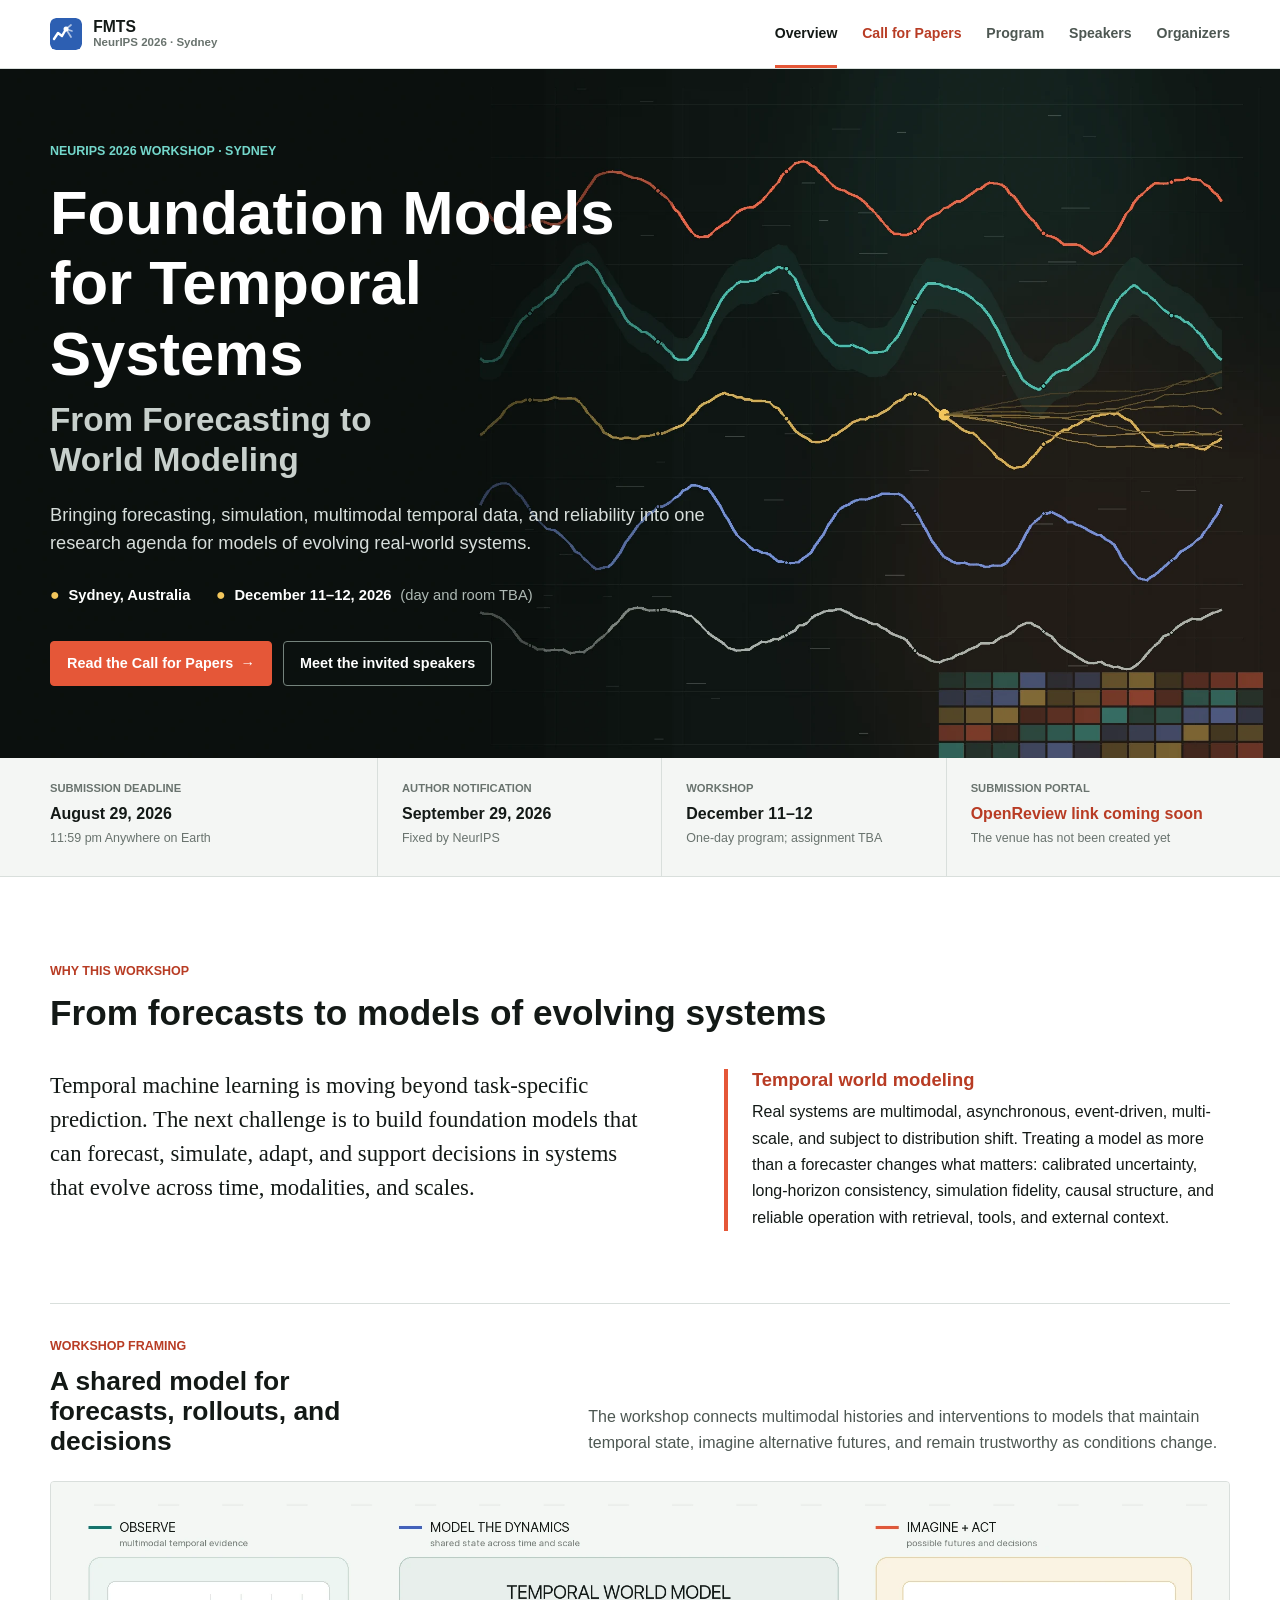
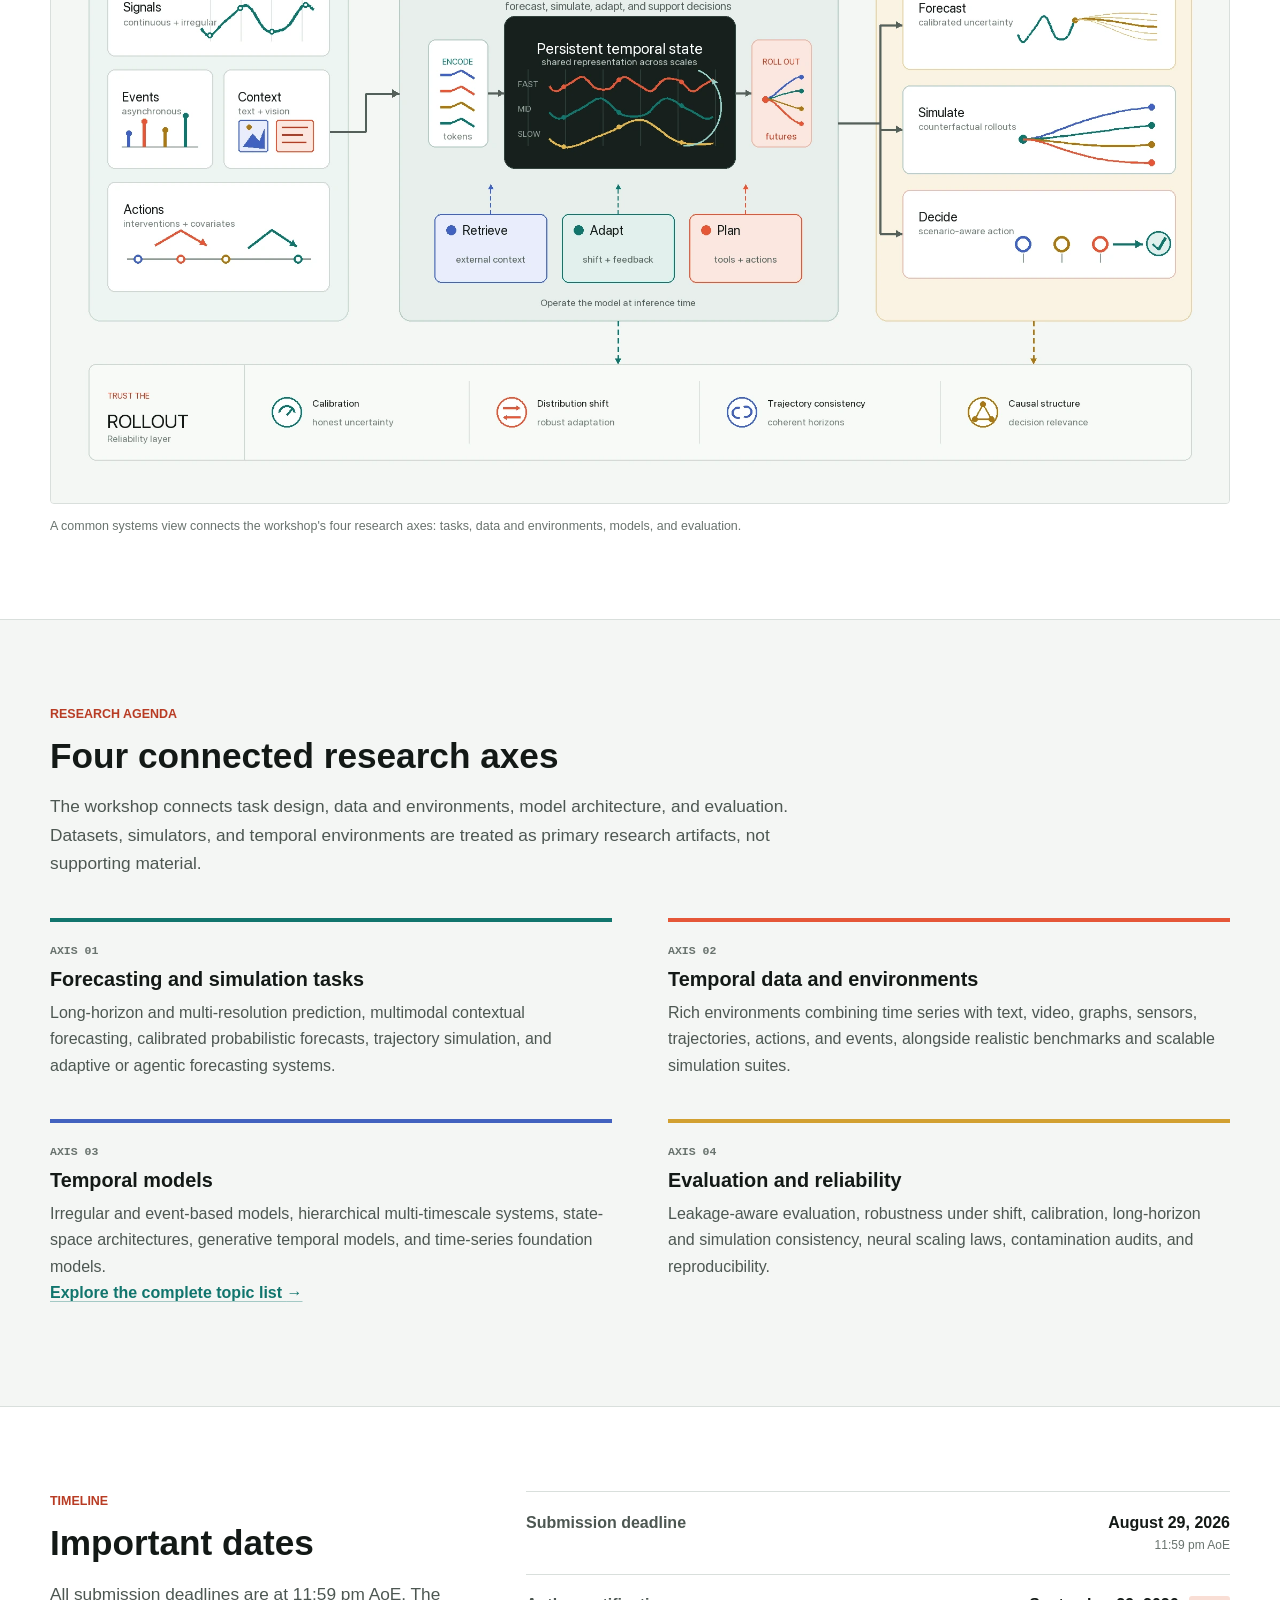
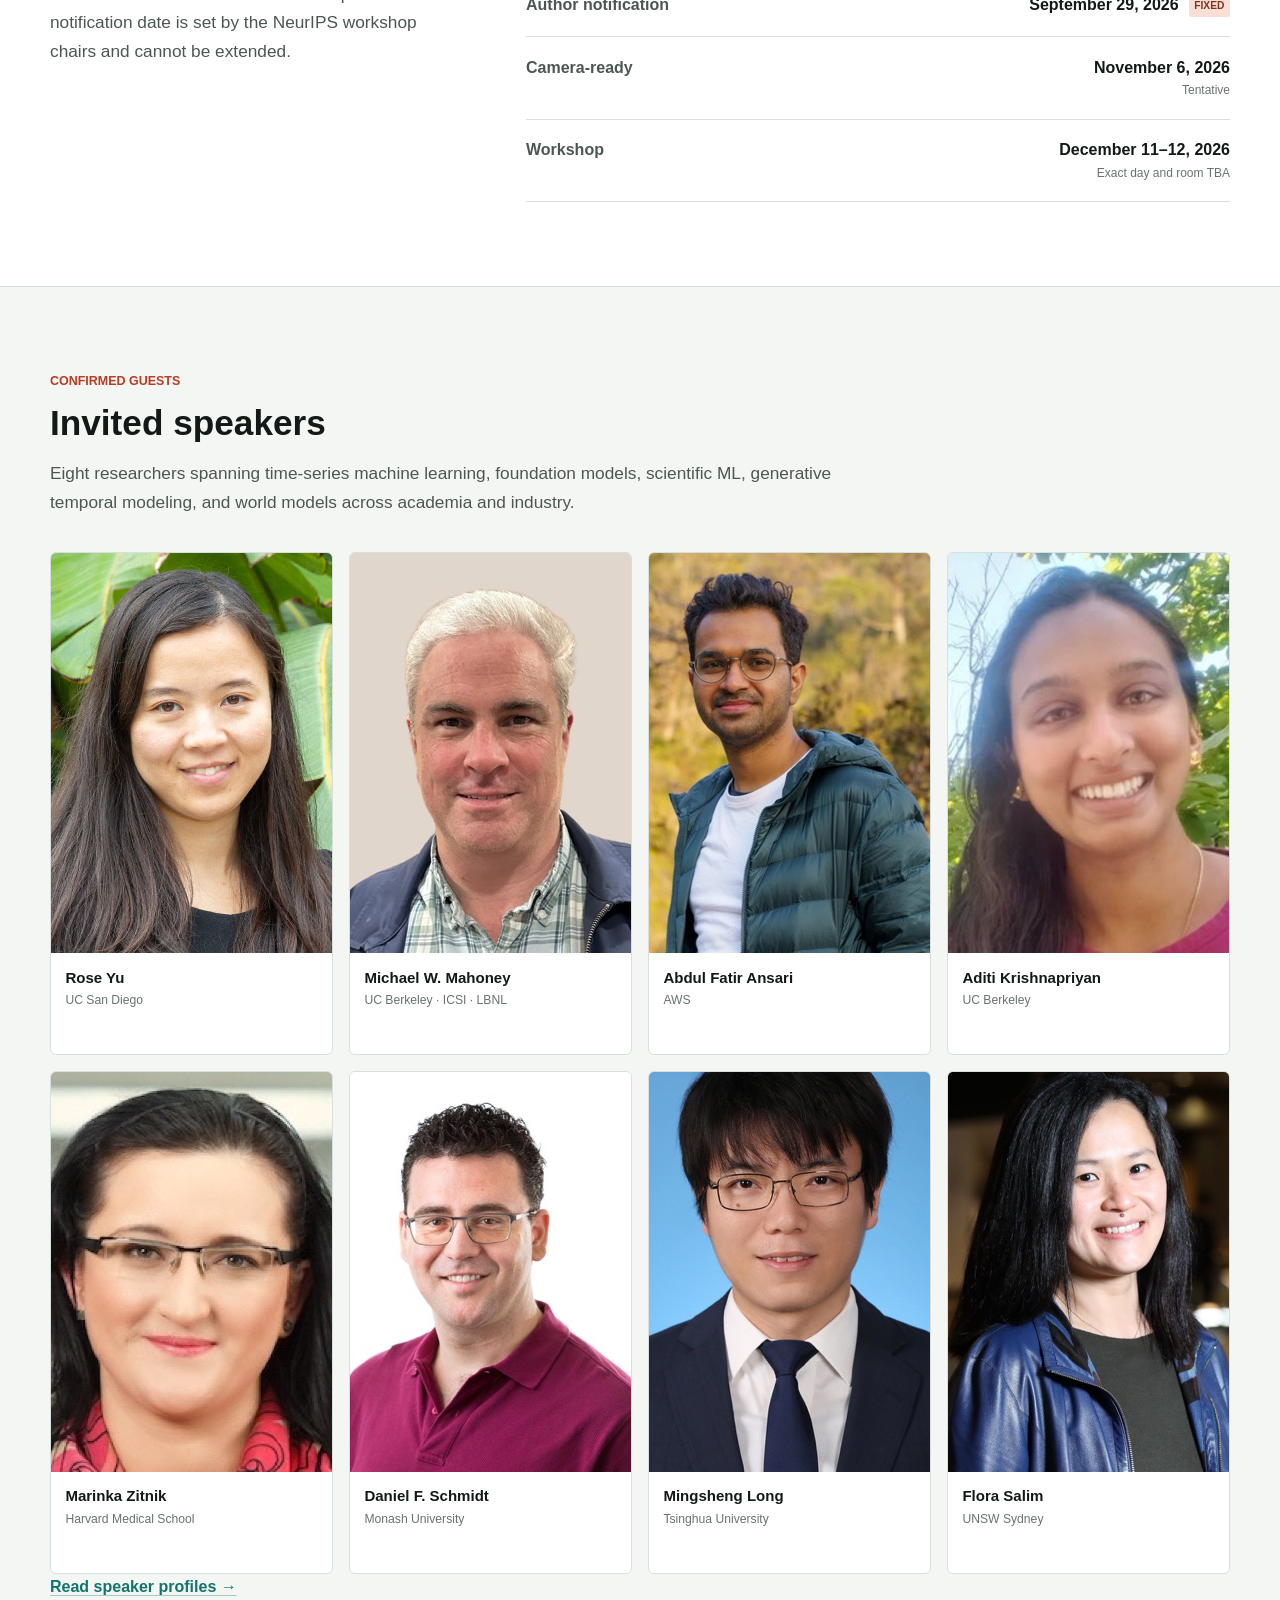
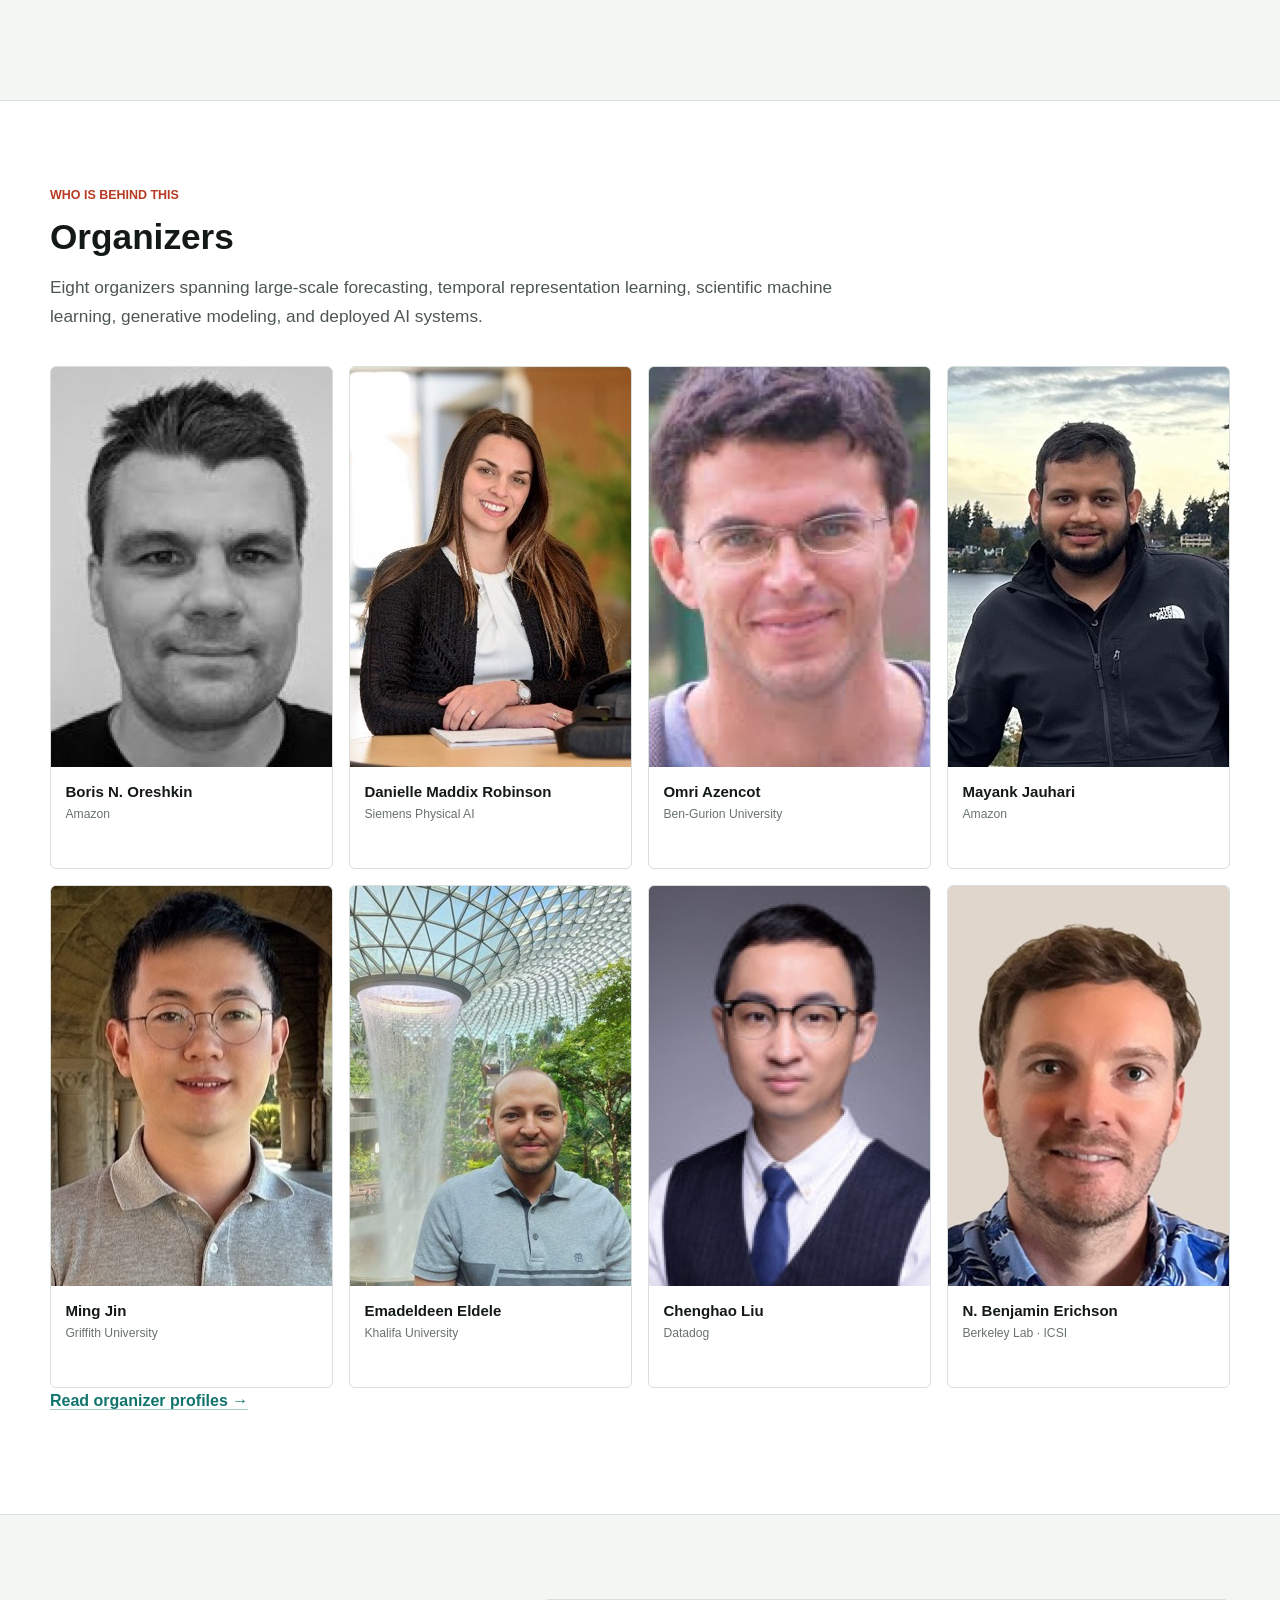
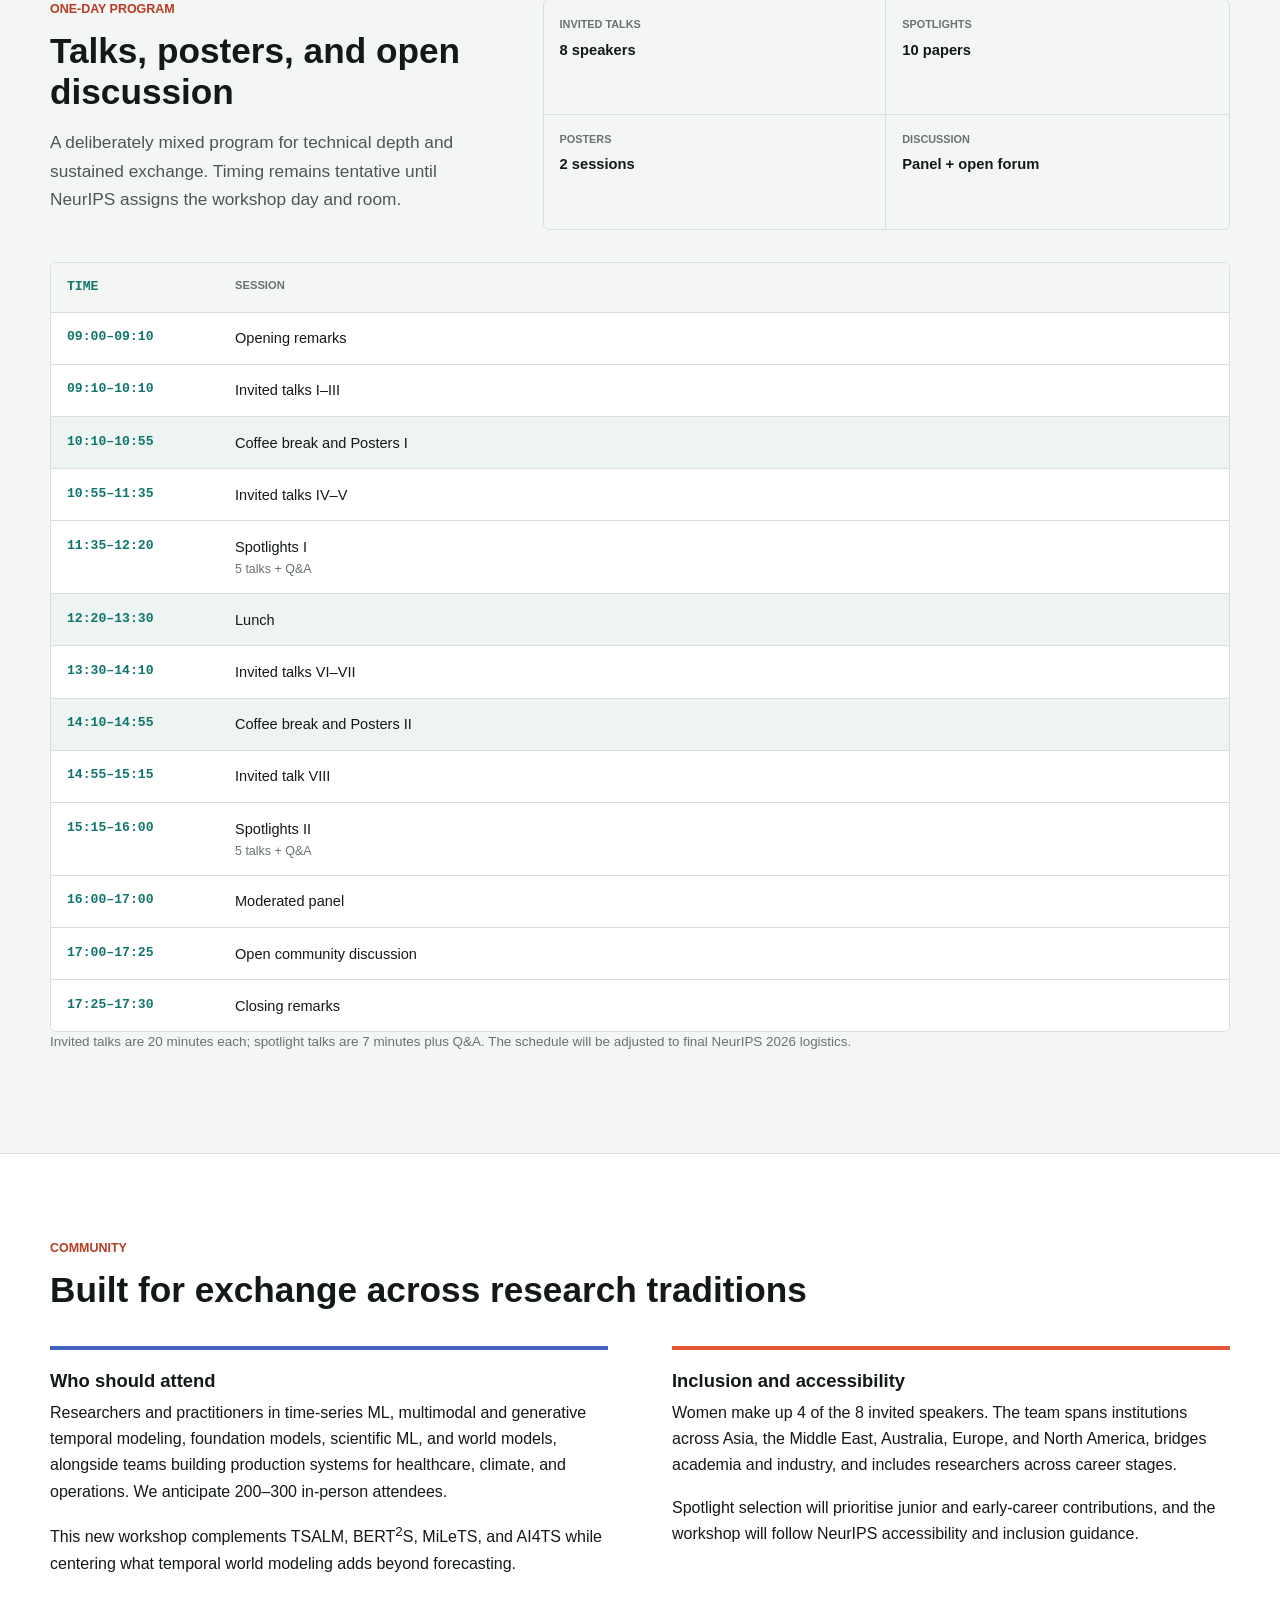
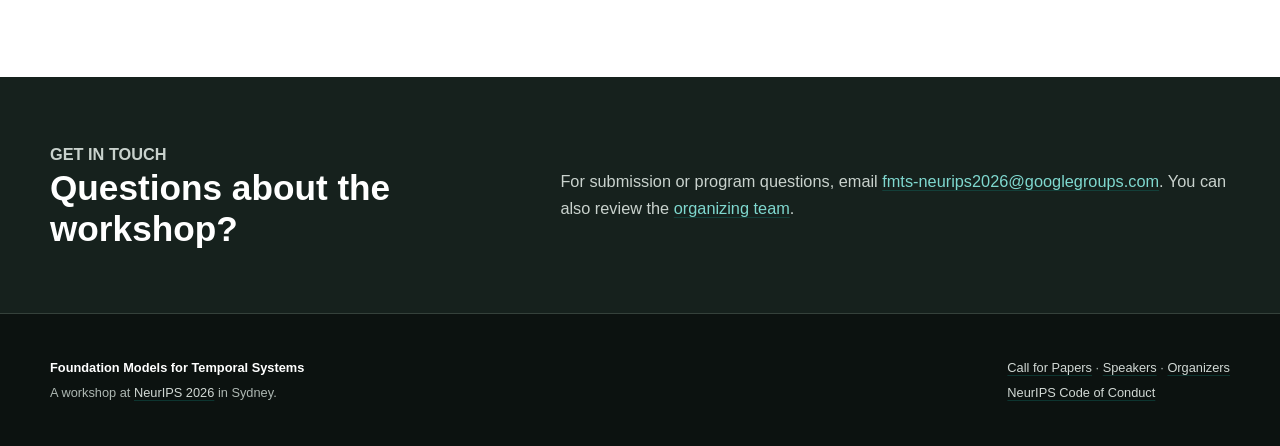
==== index.html @ 5cb95352 "FMTS @ NeurIPS 2026 workshop website Static site for "Foundation Models for Temporal Systems: From F" ====
<!DOCTYPE html>
<html lang="en">
<head>
  <meta charset="utf-8">
  <meta name="viewport" content="width=device-width, initial-scale=1">
  <title>FMTS @ NeurIPS 2026 | Foundation Models for Temporal Systems</title>
  <meta name="description" content="Foundation Models for Temporal Systems: From Forecasting to World Modeling, a NeurIPS 2026 workshop in Sydney on forecasting, simulation, and reliable temporal AI.">
  <link rel="icon" href="assets/img/favicon.svg" type="image/svg+xml">
  <link rel="stylesheet" href="assets/css/site.css">
  <meta property="og:type" content="website">
  <meta property="og:title" content="Foundation Models for Temporal Systems @ NeurIPS 2026">
  <meta property="og:description" content="A NeurIPS 2026 workshop on forecasting, simulation, and reliable temporal world modeling.">
</head>
<body data-page="overview">
  <a class="skip-link" href="#main-content">Skip to main content</a>

  <!-- Keep this navigation in sync across all four pages. -->
  <nav class="site-nav" aria-label="Primary navigation">
    <div class="wrap nav-inner">
      <a class="brand" href="index.html" aria-label="FMTS workshop home">
        <img class="brand-mark" src="assets/img/favicon.svg" alt="" width="32" height="32">
        <span class="brand-copy">
          <span class="brand-name">FMTS</span>
          <span class="brand-venue">NeurIPS 2026 · Sydney</span>
        </span>
      </a>
      <button class="nav-toggle" type="button" aria-controls="primary-navigation" aria-expanded="false" aria-label="Open navigation" title="Open navigation">&#9776;</button>
      <ul class="nav-links" id="primary-navigation">
        <li><a href="index.html" data-nav="overview">Overview</a></li>
        <li><a class="nav-cfp" href="cfp.html" data-nav="cfp">Call for Papers</a></li>
        <li><a href="index.html#program" data-nav="program">Program</a></li>
        <li><a href="speakers.html" data-nav="speakers">Speakers</a></li>
        <li><a href="organizers.html" data-nav="organizers">Organizers</a></li>
      </ul>
    </div>
  </nav>

  <header class="hero-home">
    <div class="wrap hero-inner">
      <p class="hero-kicker">NeurIPS 2026 Workshop · Sydney</p>
      <h1>
        Foundation Models for Temporal Systems
        <span class="hero-title-detail">From Forecasting to World Modeling</span>
      </h1>
      <p class="hero-summary">Bringing forecasting, simulation, multimodal temporal data, and reliability into one research agenda for models of evolving real-world systems.</p>
      <div class="hero-meta" aria-label="Workshop logistics">
        <span class="hero-meta-item"><span class="meta-icon" aria-hidden="true">&#9679;</span>Sydney, Australia</span>
        <span class="hero-meta-item"><span class="meta-icon" aria-hidden="true">&#9679;</span>December 11–12, 2026 <span class="meta-detail">(day and room TBA)</span></span>
      </div>
      <div class="btn-row">
        <a class="btn" href="cfp.html">Read the Call for Papers <span aria-hidden="true">→</span></a>
        <a class="btn btn-secondary" href="speakers.html">Meet the invited speakers</a>
      </div>
    </div>
  </header>

  <div class="status-band" aria-label="Important workshop status">
    <div class="wrap status-grid">
      <div class="status-item">
        <span class="status-label">Submission deadline</span>
        <span class="status-value">August 29, 2026</span>
        <span class="status-note">11:59 pm Anywhere on Earth</span>
      </div>
      <div class="status-item">
        <span class="status-label">Author notification</span>
        <span class="status-value">September 29, 2026</span>
        <span class="status-note">Fixed by NeurIPS</span>
      </div>
      <div class="status-item">
        <span class="status-label">Workshop</span>
        <span class="status-value">December 11–12</span>
        <span class="status-note">One-day program; assignment TBA</span>
      </div>
      <div class="status-item">
        <span class="status-label">Submission portal</span>
        <span class="status-value status-open">OpenReview link coming soon</span>
        <span class="status-note">The venue has not been created yet</span>
      </div>
    </div>
  </div>

  <main id="main-content">
    <section class="section" id="overview">
      <div class="wrap">
        <div class="section-head">
          <p class="section-kicker">Why this workshop</p>
          <h2>From forecasts to models of evolving systems</h2>
        </div>
        <div class="overview-grid">
          <p class="lede">Temporal machine learning is moving beyond task-specific prediction. The next challenge is to build foundation models that can forecast, simulate, adapt, and support decisions in systems that evolve across time, modalities, and scales.</p>
          <div class="thesis">
            <h3>Temporal world modeling</h3>
            <p>Real systems are multimodal, asynchronous, event-driven, multi-scale, and subject to distribution shift. Treating a model as more than a forecaster changes what matters: calibrated uncertainty, long-horizon consistency, simulation fidelity, causal structure, and reliable operation with retrieval, tools, and external context.</p>
          </div>
        </div>

        <figure class="concept-figure" aria-labelledby="world-model-figure-title">
          <div class="concept-figure-head">
            <div>
              <p class="section-kicker">Workshop framing</p>
              <h3 id="world-model-figure-title">A shared model for forecasts, rollouts, and decisions</h3>
            </div>
            <p>The workshop connects multimodal histories and interventions to models that maintain temporal state, imagine alternative futures, and remain trustworthy as conditions change.</p>
          </div>
          <div class="concept-figure-viewport">
            <picture>
              <source srcset="assets/img/temporal-world-modeling-map.webp" type="image/webp">
              <img class="world-model-art" src="assets/img/temporal-world-modeling-map.png" width="2200" height="1160" loading="lazy" alt="Systems diagram showing signals, events, context, and actions entering a persistent temporal state. The model forecasts, simulates, and supports decisions, with calibration, distribution shift, trajectory consistency, and causal structure forming a reliability layer.">
            </picture>
          </div>
          <figcaption>A common systems view connects the workshop's four research axes: tasks, data and environments, models, and evaluation.</figcaption>
        </figure>
      </div>
    </section>

    <section class="section section-muted" id="themes">
      <div class="wrap">
        <div class="section-head">
          <p class="section-kicker">Research agenda</p>
          <h2>Four connected research axes</h2>
          <p class="section-intro">The workshop connects task design, data and environments, model architecture, and evaluation. Datasets, simulators, and temporal environments are treated as primary research artifacts, not supporting material.</p>
        </div>

        <div class="axes-grid">
          <article class="axis">
            <span class="axis-index">AXIS 01</span>
            <h3>Forecasting and simulation tasks</h3>
            <p>Long-horizon and multi-resolution prediction, multimodal contextual forecasting, calibrated probabilistic forecasts, trajectory simulation, and adaptive or agentic forecasting systems.</p>
          </article>
          <article class="axis">
            <span class="axis-index">AXIS 02</span>
            <h3>Temporal data and environments</h3>
            <p>Rich environments combining time series with text, video, graphs, sensors, trajectories, actions, and events, alongside realistic benchmarks and scalable simulation suites.</p>
          </article>
          <article class="axis">
            <span class="axis-index">AXIS 03</span>
            <h3>Temporal models</h3>
            <p>Irregular and event-based models, hierarchical multi-timescale systems, state-space architectures, generative temporal models, and time-series foundation models.</p>
          </article>
          <article class="axis">
            <span class="axis-index">AXIS 04</span>
            <h3>Evaluation and reliability</h3>
            <p>Leakage-aware evaluation, robustness under shift, calibration, long-horizon and simulation consistency, neural scaling laws, contamination audits, and reproducibility.</p>
          </article>
        </div>
        <p><a class="text-link" href="cfp.html#topics">Explore the complete topic list <span aria-hidden="true">→</span></a></p>
      </div>
    </section>

    <section class="section" id="dates">
      <div class="wrap dates-layout">
        <div>
          <p class="section-kicker">Timeline</p>
          <h2>Important dates</h2>
          <p class="section-intro">All submission deadlines are at 11:59 pm AoE. The notification date is set by the NeurIPS workshop chairs and cannot be extended.</p>
        </div>
        <div>
          <ul class="date-list">
            <li>
              <span class="date-label">Submission deadline</span>
              <span class="date-value">August 29, 2026<span class="date-note">11:59 pm AoE</span></span>
            </li>
            <li>
              <span class="date-label">Author notification</span>
              <span class="date-value">September 29, 2026 <span class="tag">Fixed</span></span>
            </li>
            <li>
              <span class="date-label">Camera-ready</span>
              <span class="date-value">November 6, 2026<span class="date-note">Tentative</span></span>
            </li>
            <li>
              <span class="date-label">Workshop</span>
              <span class="date-value">December 11–12, 2026<span class="date-note">Exact day and room TBA</span></span>
            </li>
          </ul>
        </div>
      </div>
    </section>

    <section class="section section-muted" id="speakers">
      <div class="wrap">
        <div class="section-head">
          <p class="section-kicker">Confirmed guests</p>
          <h2>Invited speakers</h2>
          <p class="section-intro">Eight researchers spanning time-series machine learning, foundation models, scientific ML, generative temporal modeling, and world models across academia and industry.</p>
        </div>

        <div class="speaker-grid">
          <figure class="speaker-tile">
            <img class="portrait" src="assets/img/people/rose-yu.jpg" alt="Rose Yu" data-name="Rose Yu" loading="lazy" width="400" height="400">
            <figcaption><a href="speakers.html"><span class="speaker-name">Rose Yu</span><span class="speaker-affil">UC San Diego</span></a></figcaption>
          </figure>
          <figure class="speaker-tile">
            <img class="portrait" src="assets/img/people/michael-mahoney.jpg" alt="Michael W. Mahoney" data-name="Michael W. Mahoney" loading="lazy" width="400" height="400">
            <figcaption><a href="speakers.html"><span class="speaker-name">Michael W. Mahoney</span><span class="speaker-affil">UC Berkeley · ICSI · LBNL</span></a></figcaption>
          </figure>
          <figure class="speaker-tile">
            <img class="portrait" src="assets/img/people/abdul-fatir-ansari.jpg" alt="Abdul Fatir Ansari" data-name="Abdul Fatir Ansari" loading="lazy" width="400" height="400">
            <figcaption><a href="speakers.html"><span class="speaker-name">Abdul Fatir Ansari</span><span class="speaker-affil">AWS</span></a></figcaption>
          </figure>
          <figure class="speaker-tile">
            <img class="portrait" src="assets/img/people/aditi-krishnapriyan.jpg" alt="Aditi Krishnapriyan" data-name="Aditi Krishnapriyan" loading="lazy" width="400" height="400">
            <figcaption><a href="speakers.html"><span class="speaker-name">Aditi Krishnapriyan</span><span class="speaker-affil">UC Berkeley</span></a></figcaption>
          </figure>
          <figure class="speaker-tile">
            <img class="portrait" src="assets/img/people/marinka-zitnik.jpg" alt="Marinka Zitnik" data-name="Marinka Zitnik" loading="lazy" width="400" height="400">
            <figcaption><a href="speakers.html"><span class="speaker-name">Marinka Zitnik</span><span class="speaker-affil">Harvard Medical School</span></a></figcaption>
          </figure>
          <figure class="speaker-tile">
            <img class="portrait" src="assets/img/people/daniel-schmidt.jpg" alt="Daniel F. Schmidt" data-name="Daniel Schmidt" loading="lazy" width="400" height="400">
            <figcaption><a href="speakers.html"><span class="speaker-name">Daniel F. Schmidt</span><span class="speaker-affil">Monash University</span></a></figcaption>
          </figure>
          <figure class="speaker-tile">
            <img class="portrait" src="assets/img/people/mingsheng-long.jpg" alt="Mingsheng Long" data-name="Mingsheng Long" loading="lazy" width="400" height="400">
            <figcaption><a href="speakers.html"><span class="speaker-name">Mingsheng Long</span><span class="speaker-affil">Tsinghua University</span></a></figcaption>
          </figure>
          <figure class="speaker-tile">
            <img class="portrait" src="assets/img/people/flora-salim.jpg" alt="Flora Salim" data-name="Flora Salim" loading="lazy" width="400" height="400">
            <figcaption><a href="speakers.html"><span class="speaker-name">Flora Salim</span><span class="speaker-affil">UNSW Sydney</span></a></figcaption>
          </figure>
        </div>
        <p><a class="text-link" href="speakers.html">Read speaker profiles <span aria-hidden="true">→</span></a></p>
      </div>
    </section>

    <section class="section" id="organizers">
      <div class="wrap">
        <div class="section-head">
          <p class="section-kicker">Who is behind this</p>
          <h2>Organizers</h2>
          <p class="section-intro">Eight organizers spanning large-scale forecasting, temporal representation learning, scientific machine learning, generative modeling, and deployed AI systems.</p>
        </div>

        <div class="speaker-grid">
          <figure class="speaker-tile">
            <img class="portrait" src="assets/img/people/boris-oreshkin.jpg" alt="Boris N. Oreshkin" data-name="Boris Oreshkin" loading="lazy" width="400" height="400">
            <figcaption><a href="organizers.html"><span class="speaker-name">Boris N. Oreshkin</span><span class="speaker-affil">Amazon</span></a></figcaption>
          </figure>
          <figure class="speaker-tile">
            <img class="portrait" src="assets/img/people/danielle-maddix-robinson.jpg" alt="Danielle Maddix Robinson" data-name="Danielle Maddix Robinson" loading="lazy" width="400" height="400">
            <figcaption><a href="organizers.html"><span class="speaker-name">Danielle Maddix Robinson</span><span class="speaker-affil">Siemens Physical AI</span></a></figcaption>
          </figure>
          <figure class="speaker-tile">
            <img class="portrait" src="assets/img/people/omri-azencot.jpg" alt="Omri Azencot" data-name="Omri Azencot" loading="lazy" width="400" height="400">
            <figcaption><a href="organizers.html"><span class="speaker-name">Omri Azencot</span><span class="speaker-affil">Ben-Gurion University</span></a></figcaption>
          </figure>
          <figure class="speaker-tile">
            <img class="portrait" src="assets/img/people/mayank-jauhari.jpg" alt="Mayank Jauhari" data-name="Mayank Jauhari" loading="lazy" width="400" height="400">
            <figcaption><a href="organizers.html"><span class="speaker-name">Mayank Jauhari</span><span class="speaker-affil">Amazon</span></a></figcaption>
          </figure>
          <figure class="speaker-tile">
            <img class="portrait" src="assets/img/people/ming-jin.jpg" alt="Ming Jin" data-name="Ming Jin" loading="lazy" width="400" height="400">
            <figcaption><a href="organizers.html"><span class="speaker-name">Ming Jin</span><span class="speaker-affil">Griffith University</span></a></figcaption>
          </figure>
          <figure class="speaker-tile">
            <img class="portrait" src="assets/img/people/emadeldeen-eldele.jpg" alt="Emadeldeen Eldele" data-name="Emadeldeen Eldele" loading="lazy" width="400" height="400">
            <figcaption><a href="organizers.html"><span class="speaker-name">Emadeldeen Eldele</span><span class="speaker-affil">Khalifa University</span></a></figcaption>
          </figure>
          <figure class="speaker-tile">
            <img class="portrait" src="assets/img/people/chenghao-liu.jpg" alt="Chenghao Liu" data-name="Chenghao Liu" loading="lazy" width="400" height="400">
            <figcaption><a href="organizers.html"><span class="speaker-name">Chenghao Liu</span><span class="speaker-affil">Datadog</span></a></figcaption>
          </figure>
          <figure class="speaker-tile">
            <img class="portrait" src="assets/img/people/benjamin-erichson.jpg" alt="N. Benjamin Erichson" data-name="Benjamin Erichson" loading="lazy" width="400" height="400">
            <figcaption><a href="organizers.html"><span class="speaker-name">N. Benjamin Erichson</span><span class="speaker-affil">Berkeley Lab · ICSI</span></a></figcaption>
          </figure>
        </div>
        <p><a class="text-link" href="organizers.html">Read organizer profiles <span aria-hidden="true">→</span></a></p>
      </div>
    </section>

    <section class="section section-muted" id="program">
      <div class="wrap">
        <div class="program-intro">
          <div>
            <p class="section-kicker">One-day program</p>
            <h2>Talks, posters, and open discussion</h2>
            <p class="section-intro">A deliberately mixed program for technical depth and sustained exchange. Timing remains tentative until NeurIPS assigns the workshop day and room.</p>
          </div>
          <dl class="program-facts">
            <div><dt>Invited talks</dt><dd>8 speakers</dd></div>
            <div><dt>Spotlights</dt><dd>10 papers</dd></div>
            <div><dt>Posters</dt><dd>2 sessions</dd></div>
            <div><dt>Discussion</dt><dd>Panel + open forum</dd></div>
          </dl>
        </div>

        <div class="table-wrap schedule">
          <table>
            <caption class="sr-only">Tentative one-day workshop schedule</caption>
            <thead>
              <tr><th scope="col">Time</th><th scope="col">Session</th></tr>
            </thead>
            <tbody>
              <tr><td>09:00–09:10</td><td>Opening remarks</td></tr>
              <tr><td>09:10–10:10</td><td>Invited talks I–III</td></tr>
              <tr class="is-break"><td>10:10–10:55</td><td>Coffee break and Posters I</td></tr>
              <tr><td>10:55–11:35</td><td>Invited talks IV–V</td></tr>
              <tr><td>11:35–12:20</td><td>Spotlights I <span class="kind">5 talks + Q&amp;A</span></td></tr>
              <tr class="is-break"><td>12:20–13:30</td><td>Lunch</td></tr>
              <tr><td>13:30–14:10</td><td>Invited talks VI–VII</td></tr>
              <tr class="is-break"><td>14:10–14:55</td><td>Coffee break and Posters II</td></tr>
              <tr><td>14:55–15:15</td><td>Invited talk VIII</td></tr>
              <tr><td>15:15–16:00</td><td>Spotlights II <span class="kind">5 talks + Q&amp;A</span></td></tr>
              <tr><td>16:00–17:00</td><td>Moderated panel</td></tr>
              <tr><td>17:00–17:25</td><td>Open community discussion</td></tr>
              <tr><td>17:25–17:30</td><td>Closing remarks</td></tr>
            </tbody>
          </table>
        </div>
        <p class="note">Invited talks are 20 minutes each; spotlight talks are 7 minutes plus Q&amp;A. The schedule will be adjusted to final NeurIPS 2026 logistics.</p>
      </div>
    </section>

    <section class="section" id="community">
      <div class="wrap">
        <div class="section-head">
          <p class="section-kicker">Community</p>
          <h2>Built for exchange across research traditions</h2>
        </div>
        <div class="community-grid">
          <article class="community-block">
            <h3>Who should attend</h3>
            <p>Researchers and practitioners in time-series ML, multimodal and generative temporal modeling, foundation models, scientific ML, and world models, alongside teams building production systems for healthcare, climate, and operations. We anticipate 200–300 in-person attendees.</p>
            <p>This new workshop complements TSALM, BERT<sup>2</sup>S, MiLeTS, and AI4TS while centering what temporal world modeling adds beyond forecasting.</p>
          </article>
          <article class="community-block">
            <h3>Inclusion and accessibility</h3>
            <p>Women make up 4 of the 8 invited speakers. The team spans institutions across Asia, the Middle East, Australia, Europe, and North America, bridges academia and industry, and includes researchers across career stages.</p>
            <p>Spotlight selection will prioritise junior and early-career contributions, and the workshop will follow NeurIPS accessibility and inclusion guidance.</p>
          </article>
        </div>
      </div>
    </section>

    <section class="contact-band" id="contact">
      <div class="wrap contact-layout">
        <div>
          <p class="section-kicker">Get in touch</p>
          <h2>Questions about the workshop?</h2>
        </div>
        <p>For submission or program questions, email
          <!-- TODO(organizers): create this group alias, or replace it before launch. -->
          <a href="mailto:fmts-neurips2026@googlegroups.com">fmts-neurips2026@googlegroups.com</a>.
          You can also review the <a href="organizers.html">organizing team</a>.
        </p>
      </div>
    </section>
  </main>

  <footer class="site-footer">
    <div class="wrap footer-inner">
      <div>
        <p><strong>Foundation Models for Temporal Systems</strong></p>
        <p>A workshop at <a href="https://neurips.cc/Conferences/2026/">NeurIPS 2026</a> in Sydney.</p>
      </div>
      <div>
        <p><a href="cfp.html">Call for Papers</a> · <a href="speakers.html">Speakers</a> · <a href="organizers.html">Organizers</a></p>
        <p><a href="https://neurips.cc/Conferences/2026/CodeOfConduct">NeurIPS Code of Conduct</a></p>
      </div>
    </div>
  </footer>

  <script src="assets/js/include.js"></script>
</body>
</html>
---- assets/css/site.css ----
/* FMTS @ NeurIPS 2026 */

:root {
  color-scheme: light;
  --ink: #131916;
  --ink-soft: #4d5752;
  --muted: #69736e;
  --paper: #f4f6f4;
  --surface: #ffffff;
  --surface-strong: #e9eeeb;
  --line: #d9dfdc;
  --line-dark: #35413b;
  --dark: #0c1210;
  --dark-soft: #16211d;
  --coral: #e55738;
  --coral-dark: #b83c24;
  --teal: #11756d;
  --blue: #4262bf;
  --gold: #a87816;
  --radius: 6px;
  --content: 1180px;
  --reading: 760px;
  --shadow: 0 12px 30px rgba(19, 25, 22, 0.08);
}

* {
  box-sizing: border-box;
}

html {
  max-width: 100%;
  overflow-x: clip;
  font-size: 16px;
  scroll-behavior: smooth;
}

body {
  width: 100%;
  max-width: 100%;
  margin: 0;
  overflow-x: clip;
  color: var(--ink);
  background: var(--surface);
  font-family: Inter, ui-sans-serif, -apple-system, BlinkMacSystemFont, "Segoe UI", sans-serif;
  font-size: 1rem;
  line-height: 1.65;
  letter-spacing: 0;
  text-rendering: optimizeLegibility;
}

body.menu-open {
  overflow: hidden;
}

img {
  display: block;
  max-width: 100%;
}

button,
input,
select,
textarea {
  font: inherit;
}

a {
  color: var(--teal);
  text-decoration-color: rgba(17, 117, 109, 0.35);
  text-underline-offset: 0.2em;
}

a:hover {
  color: var(--coral-dark);
  text-decoration-color: currentColor;
}

:focus-visible {
  outline: 3px solid #f5b544;
  outline-offset: 3px;
}

.wrap {
  width: calc(100% - 3rem);
  max-width: var(--content);
  margin-inline: auto;
}

.reading {
  max-width: var(--reading);
}

.sr-only {
  position: absolute;
  width: 1px;
  height: 1px;
  padding: 0;
  margin: -1px;
  overflow: hidden;
  clip: rect(0, 0, 0, 0);
  white-space: nowrap;
  border: 0;
}

.skip-link {
  position: fixed;
  top: 0.75rem;
  left: 0.75rem;
  z-index: 200;
  padding: 0.65rem 0.85rem;
  color: var(--ink);
  background: var(--surface);
  border: 2px solid var(--ink);
  border-radius: var(--radius);
  transform: translateY(-180%);
}

.skip-link:focus {
  transform: translateY(0);
}

h1,
h2,
h3,
h4 {
  margin-top: 0;
  font-weight: 720;
  line-height: 1.15;
  letter-spacing: 0;
}

h1 {
  font-size: 3.75rem;
}

h2 {
  margin-bottom: 1rem;
  font-size: 2.2rem;
}

h3 {
  margin-bottom: 0.55rem;
  font-size: 1.15rem;
}

h4 {
  margin-bottom: 0.5rem;
  font-size: 1rem;
}

p {
  margin: 0 0 1rem;
}

ul,
ol {
  margin: 0 0 1.25rem;
  padding-left: 1.35rem;
}

li {
  margin-bottom: 0.4rem;
}

strong {
  font-weight: 700;
}

section {
  scroll-margin-top: 5.5rem;
}

/* Navigation */
.site-nav {
  position: sticky;
  top: 0;
  z-index: 100;
  color: var(--ink);
  background: var(--surface);
  border-bottom: 1px solid var(--line);
}

.nav-inner {
  min-height: 4.25rem;
  display: flex;
  align-items: center;
  justify-content: space-between;
  gap: 2rem;
}

.brand {
  display: inline-flex;
  align-items: center;
  flex: none;
  gap: 0.7rem;
  color: var(--ink);
  font-weight: 760;
  text-decoration: none;
}

.brand:hover {
  color: var(--ink);
}

.brand-mark {
  width: 2rem;
  height: 2rem;
  border-radius: var(--radius);
}

.brand-copy {
  display: flex;
  flex-direction: column;
  line-height: 1.15;
}

.brand-name {
  font-size: 0.98rem;
}

.brand-venue {
  color: var(--muted);
  font-size: 0.72rem;
  font-weight: 580;
}

.nav-links {
  display: flex;
  align-items: center;
  gap: 1.55rem;
  margin: 0;
  padding: 0;
  list-style: none;
}

.nav-links li {
  margin: 0;
}

.nav-links a {
  display: inline-block;
  padding: 1.35rem 0 1.2rem;
  color: var(--ink-soft);
  border-bottom: 3px solid transparent;
  font-size: 0.88rem;
  font-weight: 620;
  text-decoration: none;
}

.nav-links a:hover,
.nav-links a[aria-current="page"] {
  color: var(--ink);
  border-bottom-color: var(--coral);
}

.nav-links .nav-cfp {
  color: var(--coral-dark);
}

.nav-toggle {
  display: none;
  width: 2.6rem;
  height: 2.6rem;
  align-items: center;
  justify-content: center;
  color: var(--ink);
  background: transparent;
  border: 1px solid var(--line);
  border-radius: var(--radius);
  cursor: pointer;
  font-size: 1.35rem;
  line-height: 1;
}

/* Hero */
.hero-home,
.page-hero {
  color: #f5f7f5;
  background-color: var(--dark);
  background-image: url("../img/temporal-field.webp");
  background-repeat: no-repeat;
  background-size: cover;
}

.hero-home {
  background-position: center center;
}

.hero-home .hero-inner {
  min-height: clamp(35rem, 67vh, 42rem);
  display: flex;
  flex-direction: column;
  justify-content: center;
  align-items: flex-start;
  padding-block: 4.5rem;
}

.page-hero {
  background-position: center 44%;
}

.page-hero .hero-inner {
  min-height: 22rem;
  display: flex;
  flex-direction: column;
  justify-content: center;
  align-items: flex-start;
  padding-block: 4rem;
}

.hero-kicker,
.section-kicker {
  margin: 0 0 1rem;
  color: #74d7cb;
  font-size: 0.78rem;
  font-weight: 760;
  text-transform: uppercase;
  letter-spacing: 0;
}

.hero-home h1,
.page-hero h1 {
  max-width: 17ch;
  margin: 0;
  color: #ffffff;
}

.hero-home h1 {
  font-size: 3.85rem;
}

.hero-title-detail {
  display: block;
  max-width: 22ch;
  margin-top: 0.6rem;
  color: #c8d0cc;
  font-size: 0.54em;
  font-weight: 560;
  line-height: 1.2;
}

.hero-summary {
  max-width: 43rem;
  margin: 1.35rem 0 0;
  color: #d7dedb;
  font-size: 1.14rem;
  line-height: 1.55;
}

.hero-meta {
  display: flex;
  flex-wrap: wrap;
  gap: 0.8rem 1.6rem;
  margin-top: 1.55rem;
  color: #ffffff;
  font-size: 0.92rem;
  font-weight: 680;
}

.hero-meta-item {
  display: flex;
  align-items: center;
  gap: 0.55rem;
}

.meta-icon {
  color: #f3c65c;
  font-size: 1rem;
}

.meta-detail {
  color: #aeb9b4;
  font-weight: 500;
}

.btn-row {
  display: flex;
  flex-wrap: wrap;
  align-items: center;
  gap: 0.7rem;
  margin-top: 2rem;
}

.btn {
  min-height: 2.8rem;
  display: inline-flex;
  align-items: center;
  justify-content: center;
  gap: 0.45rem;
  padding: 0.68rem 1rem;
  color: #ffffff;
  background: var(--coral);
  border: 1px solid var(--coral);
  border-radius: 4px;
  font-size: 0.9rem;
  font-weight: 720;
  line-height: 1.2;
  text-decoration: none;
  cursor: pointer;
}

.btn:hover {
  color: #ffffff;
  background: var(--coral-dark);
  border-color: var(--coral-dark);
}

.btn-secondary {
  color: #ffffff;
  background: rgba(12, 18, 16, 0.5);
  border-color: #74837c;
}

.btn-secondary:hover {
  color: #ffffff;
  background: var(--dark-soft);
  border-color: #ffffff;
}

.btn-light {
  color: var(--ink);
  background: var(--surface);
  border-color: var(--line);
}

.btn-light:hover {
  color: var(--ink);
  background: var(--paper);
  border-color: var(--ink);
}

.btn-disabled,
.btn-disabled:hover {
  color: #6b746f;
  background: #e7ebe8;
  border-color: #d2d8d5;
  cursor: not-allowed;
}

.status-band {
  background: var(--paper);
  border-bottom: 1px solid var(--line);
}

.status-grid {
  display: grid;
  grid-template-columns: 1.15fr repeat(3, 1fr);
}

.status-item {
  min-height: 7.4rem;
  padding: 1.35rem 1.5rem;
  border-left: 1px solid var(--line);
}

.status-item:first-child {
  padding-left: 0;
  border-left: 0;
}

.status-label {
  display: block;
  margin-bottom: 0.35rem;
  color: var(--muted);
  font-size: 0.7rem;
  font-weight: 730;
  text-transform: uppercase;
}

.status-value {
  display: block;
  color: var(--ink);
  font-size: 1rem;
  font-weight: 720;
  line-height: 1.35;
}

.status-note {
  display: block;
  margin-top: 0.3rem;
  color: var(--muted);
  font-size: 0.78rem;
  line-height: 1.35;
}

.status-open {
  color: var(--coral-dark);
}

/* Sections and editorial layout */
.section {
  padding-block: 5.25rem;
}

.section-muted {
  background: var(--paper);
  border-block: 1px solid var(--line);
}

.section-dark {
  color: #eef2ef;
  background: var(--dark);
}

.section-dark h2,
.section-dark h3,
.section-dark strong {
  color: #ffffff;
}

.section-dark p {
  color: #c7d0cb;
}

.section-head {
  max-width: 50rem;
  margin-bottom: 2.25rem;
}

.section-kicker {
  color: var(--coral-dark);
  margin-bottom: 0.7rem;
}

.section-intro,
.lede {
  color: var(--ink-soft);
  font-size: 1.08rem;
}

.overview-grid {
  display: grid;
  grid-template-columns: 1.08fr 0.92fr;
  gap: 5rem;
  align-items: start;
}

.overview-grid .lede {
  margin: 0;
  color: var(--ink);
  font-family: "Iowan Old Style", "Palatino Linotype", Georgia, serif;
  font-size: 1.42rem;
  line-height: 1.5;
}

.thesis {
  padding-left: 1.5rem;
  border-left: 4px solid var(--coral);
}

.thesis h3 {
  color: var(--coral-dark);
}

.thesis p:last-child {
  margin-bottom: 0;
}

.concept-figure {
  min-width: 0;
  max-width: 100%;
  margin: 4.5rem 0 0;
}

.concept-figure-head {
  display: grid;
  grid-template-columns: 0.85fr 1.15fr;
  gap: 4rem;
  align-items: end;
  margin-bottom: 1.5rem;
  padding-top: 2rem;
  border-top: 1px solid var(--line);
}

.concept-figure-head .section-kicker {
  margin-bottom: 0.55rem;
}

.concept-figure-head h3 {
  max-width: 24ch;
  margin: 0;
  font-size: 1.65rem;
}

.concept-figure-head > p {
  max-width: 44rem;
  margin: 0;
  color: var(--ink-soft);
  font-size: 1rem;
}

.concept-figure-viewport {
  width: 100%;
  min-width: 0;
  max-width: 100%;
  contain: inline-size;
  overflow-x: auto;
  background: var(--paper);
  border: 1px solid var(--line);
  border-radius: 4px;
  overscroll-behavior-inline: contain;
  scrollbar-color: var(--line-dark) var(--surface-strong);
}

.concept-figure picture {
  display: block;
  width: max(100%, 1040px);
}

.world-model-art {
  display: block;
  width: 100%;
  max-width: none;
  height: auto;
}

.concept-figure figcaption {
  max-width: 48rem;
  margin-top: 0.8rem;
  color: var(--muted);
  font-size: 0.78rem;
  line-height: 1.5;
}

.axes-grid {
  display: grid;
  grid-template-columns: repeat(2, 1fr);
  gap: 2.5rem 3.5rem;
  margin-top: 2.5rem;
}

.axis {
  padding-top: 1.2rem;
  border-top: 4px solid var(--teal);
}

.axis:nth-child(2) {
  border-top-color: var(--coral);
}

.axis:nth-child(3) {
  border-top-color: var(--blue);
}

.axis:nth-child(4) {
  border-top-color: #d2a031;
}

.axis-index {
  display: block;
  margin-bottom: 0.5rem;
  color: var(--muted);
  font-family: "SFMono-Regular", Consolas, monospace;
  font-size: 0.72rem;
  font-weight: 730;
}

.axis h3 {
  font-size: 1.24rem;
}

.axis p {
  margin-bottom: 0;
  color: var(--ink-soft);
}

.text-link {
  font-weight: 700;
}

/* Dates */
.dates-layout {
  display: grid;
  grid-template-columns: 0.72fr 1.28fr;
  gap: 5rem;
  align-items: start;
}

.date-list {
  margin: 0;
  padding: 0;
  list-style: none;
  border-top: 1px solid var(--line);
}

.date-list li {
  display: grid;
  grid-template-columns: 1fr auto;
  gap: 1.5rem;
  align-items: baseline;
  margin: 0;
  padding: 1.1rem 0;
  border-bottom: 1px solid var(--line);
}

.date-label {
  color: var(--ink-soft);
  font-weight: 620;
}

.date-value {
  color: var(--ink);
  font-weight: 740;
  text-align: right;
  font-variant-numeric: tabular-nums;
}

.date-note {
  display: block;
  color: var(--muted);
  font-size: 0.75rem;
  font-weight: 520;
}

.tag {
  display: inline-block;
  margin-left: 0.35rem;
  padding: 0.1rem 0.35rem;
  color: #82331e;
  background: #f9ded5;
  border-radius: 3px;
  font-size: 0.64rem;
  font-weight: 760;
  text-transform: uppercase;
  vertical-align: 0.12em;
}

.note {
  color: var(--muted);
  font-size: 0.84rem;
  line-height: 1.55;
}

/* Schedule and tables */
.program-intro {
  display: grid;
  grid-template-columns: 0.75fr 1.25fr;
  gap: 5rem;
  margin-bottom: 2rem;
}

.program-facts {
  display: grid;
  grid-template-columns: repeat(2, 1fr);
  gap: 0;
  margin: 0;
  border: 1px solid var(--line);
  border-radius: var(--radius);
}

.program-facts div {
  padding: 1rem;
  border-right: 1px solid var(--line);
  border-bottom: 1px solid var(--line);
}

.program-facts div:nth-child(2n) {
  border-right: 0;
}

.program-facts div:nth-last-child(-n + 2) {
  border-bottom: 0;
}

.program-facts dt {
  color: var(--muted);
  font-size: 0.68rem;
  font-weight: 720;
  text-transform: uppercase;
}

.program-facts dd {
  margin: 0.2rem 0 0;
  color: var(--ink);
  font-size: 0.92rem;
  font-weight: 700;
}

.table-wrap {
  overflow-x: auto;
  background: var(--surface);
  border: 1px solid var(--line);
  border-radius: var(--radius);
}

table {
  width: 100%;
  border-collapse: collapse;
  color: var(--ink);
  background: var(--surface);
  font-size: 0.91rem;
}

th,
td {
  padding: 0.85rem 1rem;
  text-align: left;
  vertical-align: top;
  border-bottom: 1px solid var(--line);
}

th {
  color: var(--muted);
  background: var(--paper);
  font-size: 0.7rem;
  font-weight: 740;
  text-transform: uppercase;
}

tr:last-child td {
  border-bottom: 0;
}

tbody tr:hover td {
  background: #f9faf9;
}

.schedule th:first-child,
.schedule td:first-child {
  width: 10.5rem;
  color: var(--teal);
  font-family: "SFMono-Regular", Consolas, monospace;
  font-size: 0.82rem;
  font-weight: 700;
  white-space: nowrap;
  font-variant-numeric: tabular-nums;
}

.schedule .is-break td {
  background: #edf4f1;
}

.kind {
  display: block;
  color: var(--muted);
  font-size: 0.78rem;
}

/* People */
.speaker-grid {
  display: grid;
  grid-template-columns: repeat(4, 1fr);
  gap: 1rem;
}

.speaker-tile {
  min-width: 0;
  margin: 0;
  overflow: hidden;
  background: var(--surface);
  border: 1px solid var(--line);
  border-radius: var(--radius);
}

.speaker-tile img,
.speaker-tile .portrait-placeholder {
  width: 100%;
  aspect-ratio: 1;
  object-fit: cover;
  object-position: center top;
  background: var(--surface-strong);
}

.speaker-tile figcaption {
  min-height: 6.3rem;
  padding: 0.9rem;
}

.speaker-tile .speaker-name {
  display: block;
  color: var(--ink);
  font-size: 0.94rem;
  font-weight: 740;
  line-height: 1.3;
}

.speaker-tile a {
  text-decoration: none;
}

.speaker-tile .speaker-affil {
  display: block;
  margin-top: 0.3rem;
  color: var(--muted);
  font-size: 0.76rem;
  line-height: 1.4;
}

.portrait-placeholder,
.monogram {
  display: flex;
  align-items: center;
  justify-content: center;
  color: var(--teal);
  background: #deebe7;
  font-weight: 760;
  user-select: none;
}

.community-grid {
  display: grid;
  grid-template-columns: 1fr 1fr;
  gap: 4rem;
}

.community-block {
  padding-top: 1.2rem;
  border-top: 4px solid var(--blue);
}

.community-block + .community-block {
  border-top-color: var(--coral);
}

/* Generic cards and CFP */
.grid {
  display: grid;
  gap: 1.25rem;
}

.grid-2 {
  grid-template-columns: repeat(2, 1fr);
}

.grid-3 {
  grid-template-columns: repeat(3, 1fr);
}

.card {
  padding: 1.4rem;
  background: var(--surface);
  border: 1px solid var(--line);
  border-radius: var(--radius);
}

.card h3 {
  color: var(--ink);
}

.card p:last-child {
  margin-bottom: 0;
}

.cfp-main {
  max-width: 980px;
}

.cfp-main > section,
.content-main > section {
  padding-block: 3.75rem;
  border-bottom: 1px solid var(--line);
}

.cfp-main > section:last-child,
.content-main > section:last-child {
  border-bottom: 0;
}

.cfp-summary {
  display: grid;
  grid-template-columns: repeat(3, 1fr);
  margin-top: -2.6rem;
  position: relative;
  z-index: 2;
  overflow: hidden;
  background: var(--surface);
  border: 1px solid var(--line);
  border-radius: var(--radius);
  box-shadow: var(--shadow);
}

.cfp-summary > div {
  min-height: 8.6rem;
  padding: 1.35rem;
  border-left: 1px solid var(--line);
}

.cfp-summary > div:first-child {
  border-left: 0;
}

.cfp-summary dt {
  color: var(--muted);
  font-size: 0.68rem;
  font-weight: 740;
  text-transform: uppercase;
}

.cfp-summary dd {
  margin: 0.4rem 0 0;
  color: var(--ink);
  font-weight: 720;
  line-height: 1.4;
}

.topic-list {
  margin-top: 2rem;
  border-top: 1px solid var(--line);
}

.topic {
  display: grid;
  grid-template-columns: 4rem 0.72fr 1.28fr;
  gap: 1.5rem;
  padding-block: 1.6rem;
  border-bottom: 1px solid var(--line);
}

.topic-number {
  color: var(--coral-dark);
  font-family: "SFMono-Regular", Consolas, monospace;
  font-size: 0.78rem;
  font-weight: 760;
}

.topic h3 {
  font-size: 1.06rem;
}

.topic p {
  margin: 0;
  color: var(--ink-soft);
}

.criteria-grid {
  display: grid;
  grid-template-columns: repeat(2, 1fr);
  gap: 1rem;
  margin-block: 1.5rem;
}

.criterion {
  padding-top: 1rem;
  border-top: 3px solid var(--teal);
}

.criterion:nth-child(2) {
  border-top-color: var(--coral);
}

.criterion:nth-child(3) {
  border-top-color: var(--blue);
}

.criterion:nth-child(4) {
  border-top-color: #d2a031;
}

.criterion p {
  margin-bottom: 0;
  color: var(--ink-soft);
}

.callout {
  margin: 1.5rem 0;
  padding: 1.2rem 1.3rem;
  color: var(--ink-soft);
  background: #edf4f1;
  border-left: 4px solid var(--teal);
  border-radius: 0 var(--radius) var(--radius) 0;
}

.callout.warn {
  background: #fbefeb;
  border-left-color: var(--coral);
}

.callout p:last-child {
  margin-bottom: 0;
}

/* Person detail cards */
.people-grid {
  display: grid;
  grid-template-columns: repeat(2, minmax(0, 1fr));
  gap: 1.25rem;
}

.person {
  display: grid;
  grid-template-columns: 6.75rem 1fr;
  grid-template-areas:
    "portrait name"
    "portrait affil"
    "bio bio"
    "links links";
  align-content: start;
  gap: 0 1rem;
  padding: 1.35rem;
}

.person .portrait,
.person .monogram {
  grid-area: portrait;
  width: 6.75rem;
  height: 6.75rem;
  margin: 0;
  border-radius: 4px;
  object-fit: cover;
  object-position: center top;
}

.person .monogram {
  font-size: 1.55rem;
}

.person h3 {
  grid-area: name;
  align-self: end;
  margin: 0 0 0.35rem;
  font-size: 1.08rem;
}

.person h3 a {
  color: var(--ink);
  text-decoration-color: transparent;
}

.person h3 a:hover {
  color: var(--coral-dark);
  text-decoration-color: currentColor;
}

.person .affil {
  grid-area: affil;
  margin: 0;
  color: var(--teal);
  font-size: 0.79rem;
  line-height: 1.45;
}

.person .bio {
  grid-area: bio;
  margin: 1.1rem 0 0;
  color: var(--ink-soft);
  font-size: 0.9rem;
  line-height: 1.58;
}

.person .links {
  grid-area: links;
  margin: 0.9rem 0 0;
  font-size: 0.78rem;
  font-weight: 680;
}

.person .links .sep {
  margin-inline: 0.45rem;
  color: var(--line);
}

.namelist {
  margin: 1.2rem 0;
  padding: 0;
  columns: 3;
  column-gap: 2.5rem;
  list-style: none;
}

.namelist li {
  margin: 0 0 0.55rem;
  break-inside: avoid;
  font-size: 0.88rem;
  line-height: 1.42;
}

.namelist .affil {
  color: var(--muted);
}

/* Contact and footer */
.contact-band {
  padding-block: 4rem;
  color: #eef2ef;
  background: var(--dark-soft);
}

.contact-layout {
  display: grid;
  grid-template-columns: 0.8fr 1.2fr;
  gap: 4rem;
  align-items: center;
}

.contact-band h2 {
  margin-bottom: 0;
  color: #ffffff;
}

.contact-band p {
  margin: 0;
  color: #c9d2cd;
  font-size: 1.02rem;
}

.contact-band a {
  color: #7fd8cf;
}

.site-footer {
  padding-block: 2.5rem;
  color: #aeb8b3;
  background: var(--dark);
  border-top: 1px solid var(--line-dark);
  font-size: 0.8rem;
}

.footer-inner {
  display: flex;
  justify-content: space-between;
  gap: 2rem;
}

.site-footer p {
  margin: 0.2rem 0;
}

.site-footer strong {
  color: #ffffff;
}

.site-footer a {
  color: #d1d8d4;
}

/* Responsive */
@media (max-width: 980px) {
  .speaker-grid {
    grid-template-columns: repeat(3, 1fr);
  }

  .overview-grid,
  .dates-layout,
  .program-intro {
    gap: 3rem;
  }

  .concept-figure-head {
    gap: 3rem;
  }

  .people-grid {
    grid-template-columns: 1fr;
  }
}

@media (max-width: 780px) {
  .wrap {
    width: calc(100vw - 2rem);
    max-width: calc(100vw - 2rem);
  }

  .nav-inner {
    min-height: 3.8rem;
    flex-wrap: wrap;
    gap: 0;
  }

  .js .nav-toggle {
    display: inline-flex;
  }

  .nav-links {
    width: 100%;
    flex-wrap: wrap;
    gap: 0.2rem 1.1rem;
    padding-bottom: 0.65rem;
  }

  .nav-links a {
    padding: 0.45rem 0;
    border-bottom-width: 2px;
  }

  .js .nav-links {
    max-height: 0;
    overflow: hidden;
    padding-bottom: 0;
    visibility: hidden;
    opacity: 0;
    transition: max-height 180ms ease, opacity 140ms ease, padding 180ms ease;
  }

  .js .site-nav.is-open .nav-links {
    max-height: 24rem;
    padding: 0.75rem 0 1rem;
    visibility: visible;
    opacity: 1;
  }

  .js .site-nav.is-open .nav-links li {
    width: 100%;
  }

  .js .site-nav.is-open .nav-links a {
    width: 100%;
    padding: 0.55rem 0;
  }

  .hero-home,
  .page-hero {
    background-position: 59% center;
  }

  .hero-home {
    position: relative;
  }

  .hero-home::before,
  .page-hero::before {
    position: absolute;
    inset: 0;
    content: "";
    background: rgba(8, 13, 11, 0.44);
  }

  .hero-inner {
    position: relative;
  }

  .hero-home h1 {
    font-size: 3rem;
  }

  .page-hero h1 {
    font-size: 2.8rem;
  }

  .status-grid {
    grid-template-columns: repeat(2, 1fr);
  }

  .status-item {
    min-height: 6.8rem;
    border-bottom: 1px solid var(--line);
  }

  .status-item:nth-child(odd) {
    padding-left: 0;
    border-left: 0;
  }

  .status-item:nth-last-child(-n + 2) {
    border-bottom: 0;
  }

  .section {
    padding-block: 4rem;
  }

  .overview-grid,
  .dates-layout,
  .program-intro,
  .contact-layout {
    grid-template-columns: 1fr;
    gap: 2.25rem;
  }

  .concept-figure {
    margin-top: 3.5rem;
  }

  .concept-figure-head {
    grid-template-columns: 1fr;
    gap: 1rem;
  }

  .axes-grid,
  .community-grid {
    gap: 2rem;
  }

  .speaker-grid {
    grid-template-columns: repeat(2, 1fr);
  }

  .cfp-summary {
    grid-template-columns: 1fr;
  }

  .cfp-summary > div {
    min-height: 0;
    border-left: 0;
    border-top: 1px solid var(--line);
  }

  .cfp-summary > div:first-child {
    border-top: 0;
  }

  .topic {
    grid-template-columns: 3rem 1fr;
  }

  .topic p {
    grid-column: 2;
  }

  .namelist {
    columns: 2;
  }

  .footer-inner {
    flex-direction: column;
    gap: 1rem;
  }
}

@media (max-width: 560px) {
  h2 {
    font-size: 1.8rem;
  }

  .hero-home .hero-inner {
    min-height: 36rem;
    padding-block: 3.5rem;
  }

  .hero-home h1 {
    max-width: 12ch;
    font-size: 2.45rem;
  }

  .page-hero h1 {
    font-size: 2.2rem;
  }

  .hero-title-detail {
    font-size: 0.56em;
  }

  .hero-summary {
    font-size: 1rem;
  }

  .hero-meta {
    flex-direction: column;
    gap: 0.6rem;
  }

  .btn-row {
    width: 100%;
  }

  .btn-row .btn {
    width: 100%;
  }

  .status-grid,
  .axes-grid,
  .community-grid,
  .grid-2,
  .grid-3,
  .criteria-grid {
    grid-template-columns: 1fr;
  }

  .status-item,
  .status-item:nth-child(odd) {
    min-height: 0;
    padding: 1rem 0;
    border-left: 0;
    border-bottom: 1px solid var(--line);
  }

  .status-item:nth-last-child(2) {
    border-bottom: 1px solid var(--line);
  }

  .date-list li {
    grid-template-columns: 1fr;
    gap: 0.25rem;
  }

  .date-value {
    text-align: left;
  }

  .program-facts {
    grid-template-columns: 1fr;
  }

  .program-facts div,
  .program-facts div:nth-child(2n),
  .program-facts div:nth-last-child(-n + 2) {
    border-right: 0;
    border-bottom: 1px solid var(--line);
  }

  .program-facts div:last-child {
    border-bottom: 0;
  }

  .schedule th:first-child,
  .schedule td:first-child {
    width: 8.3rem;
    white-space: normal;
  }

  th,
  td {
    padding: 0.75rem;
  }

  .speaker-grid {
    gap: 0.65rem;
  }

  .speaker-tile figcaption {
    min-height: 7.2rem;
    padding: 0.75rem;
  }

  .topic {
    grid-template-columns: 1fr;
    gap: 0.5rem;
  }

  .topic p {
    grid-column: 1;
  }

  .person {
    grid-template-columns: 5.5rem 1fr;
  }

  .person .portrait,
  .person .monogram {
    width: 5.5rem;
    height: 5.5rem;
  }

  .namelist {
    columns: 1;
  }
}

@media (prefers-reduced-motion: reduce) {
  html {
    scroll-behavior: auto;
  }

  *,
  *::before,
  *::after {
    scroll-behavior: auto !important;
    transition-duration: 0.01ms !important;
    animation-duration: 0.01ms !important;
    animation-iteration-count: 1 !important;
  }
}

@media print {
  .site-nav,
  .btn-row,
  .site-footer {
    display: none;
  }

  .hero-home,
  .page-hero {
    color: var(--ink);
    background: none;
  }

  .hero-home h1,
  .page-hero h1 {
    color: var(--ink);
  }

  .concept-figure-viewport {
    width: calc(100vw - 2rem);
    max-width: calc(100vw - 2rem);
    overflow: visible;
  }

  .world-model-art {
    max-width: 100%;
  }
}
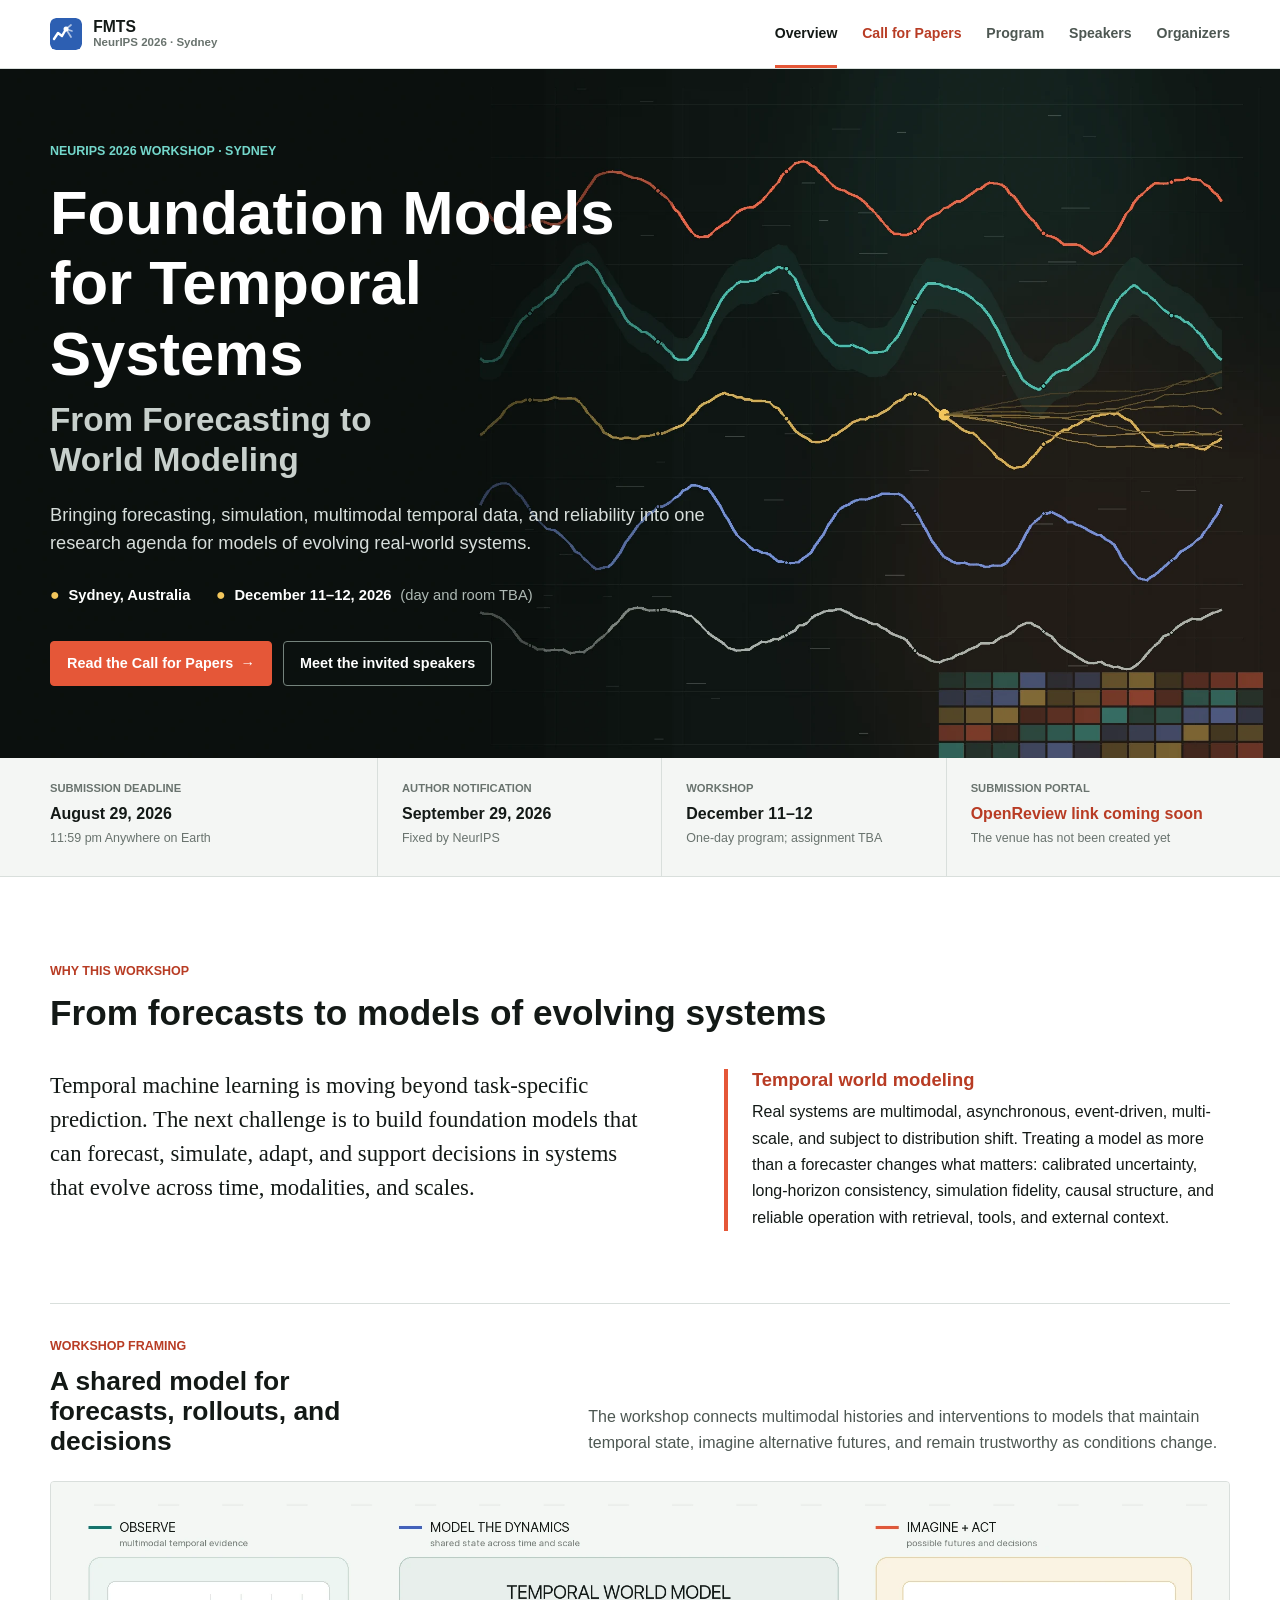
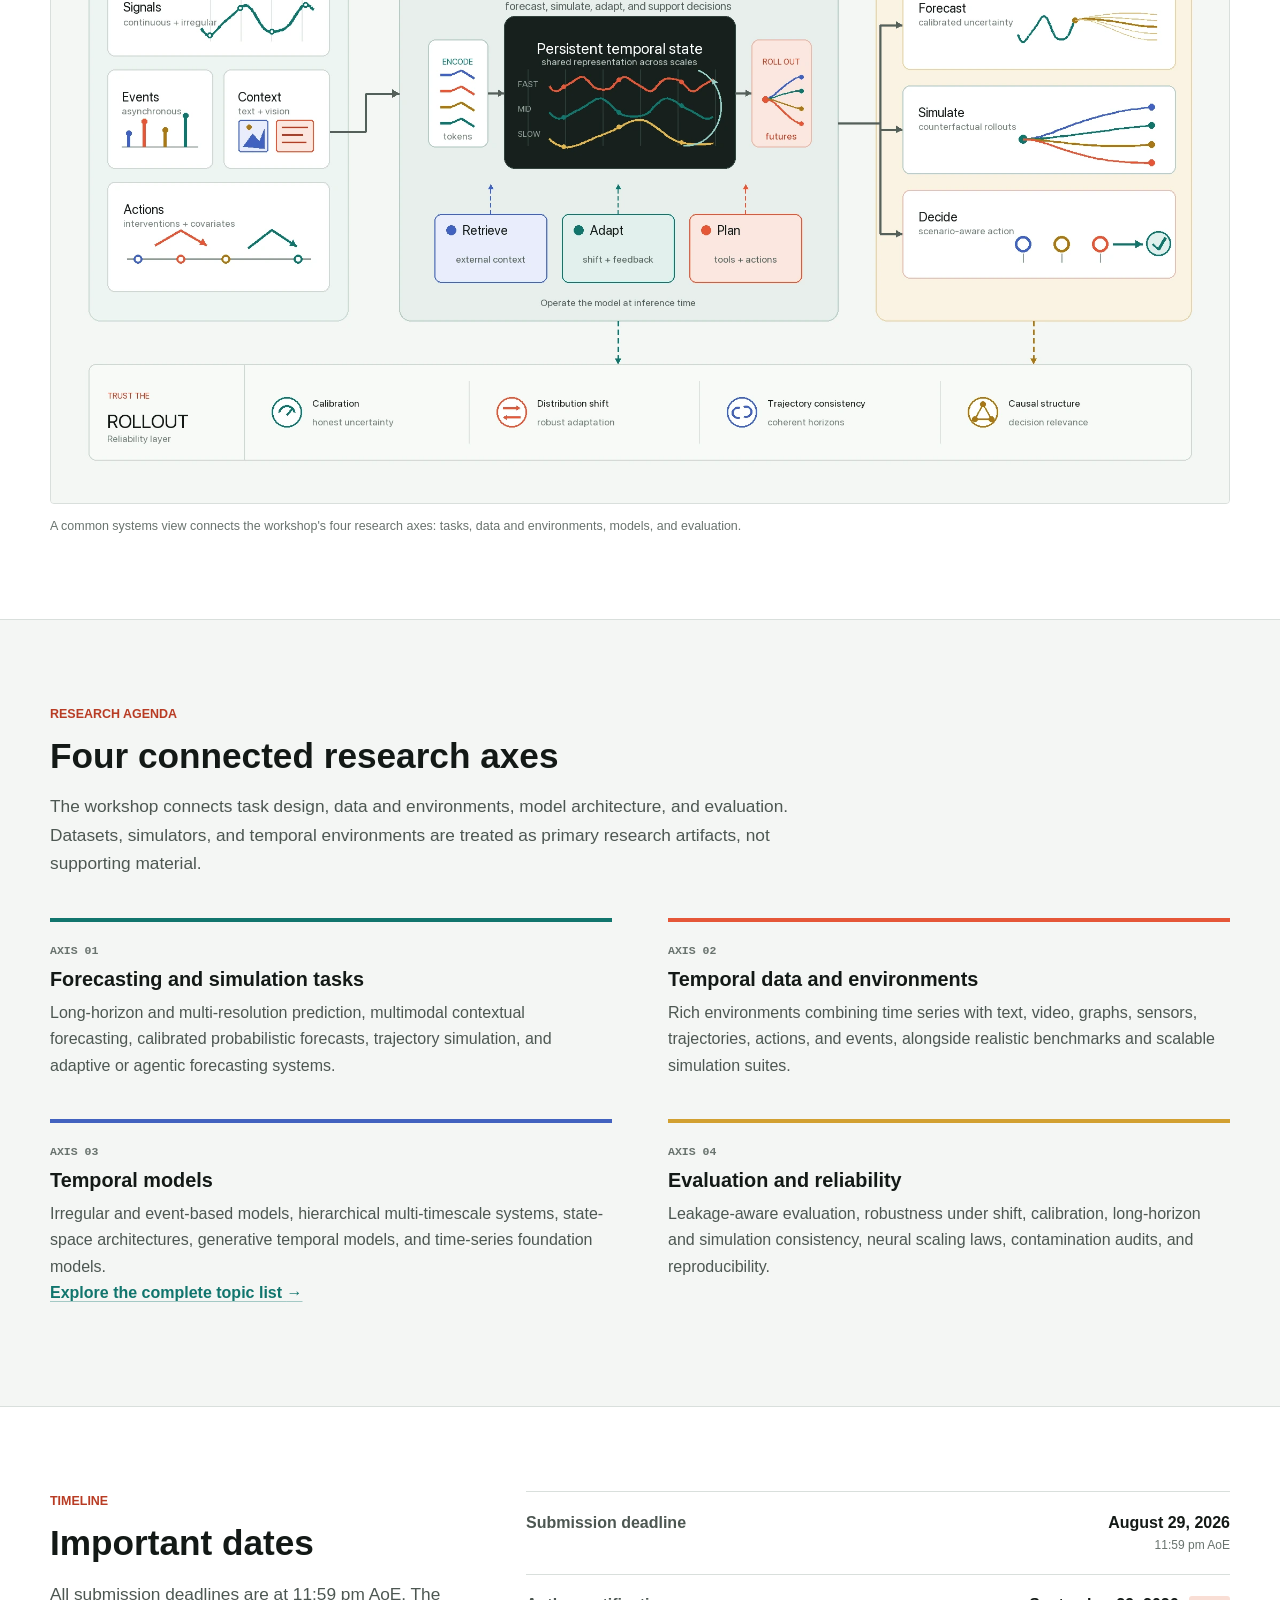
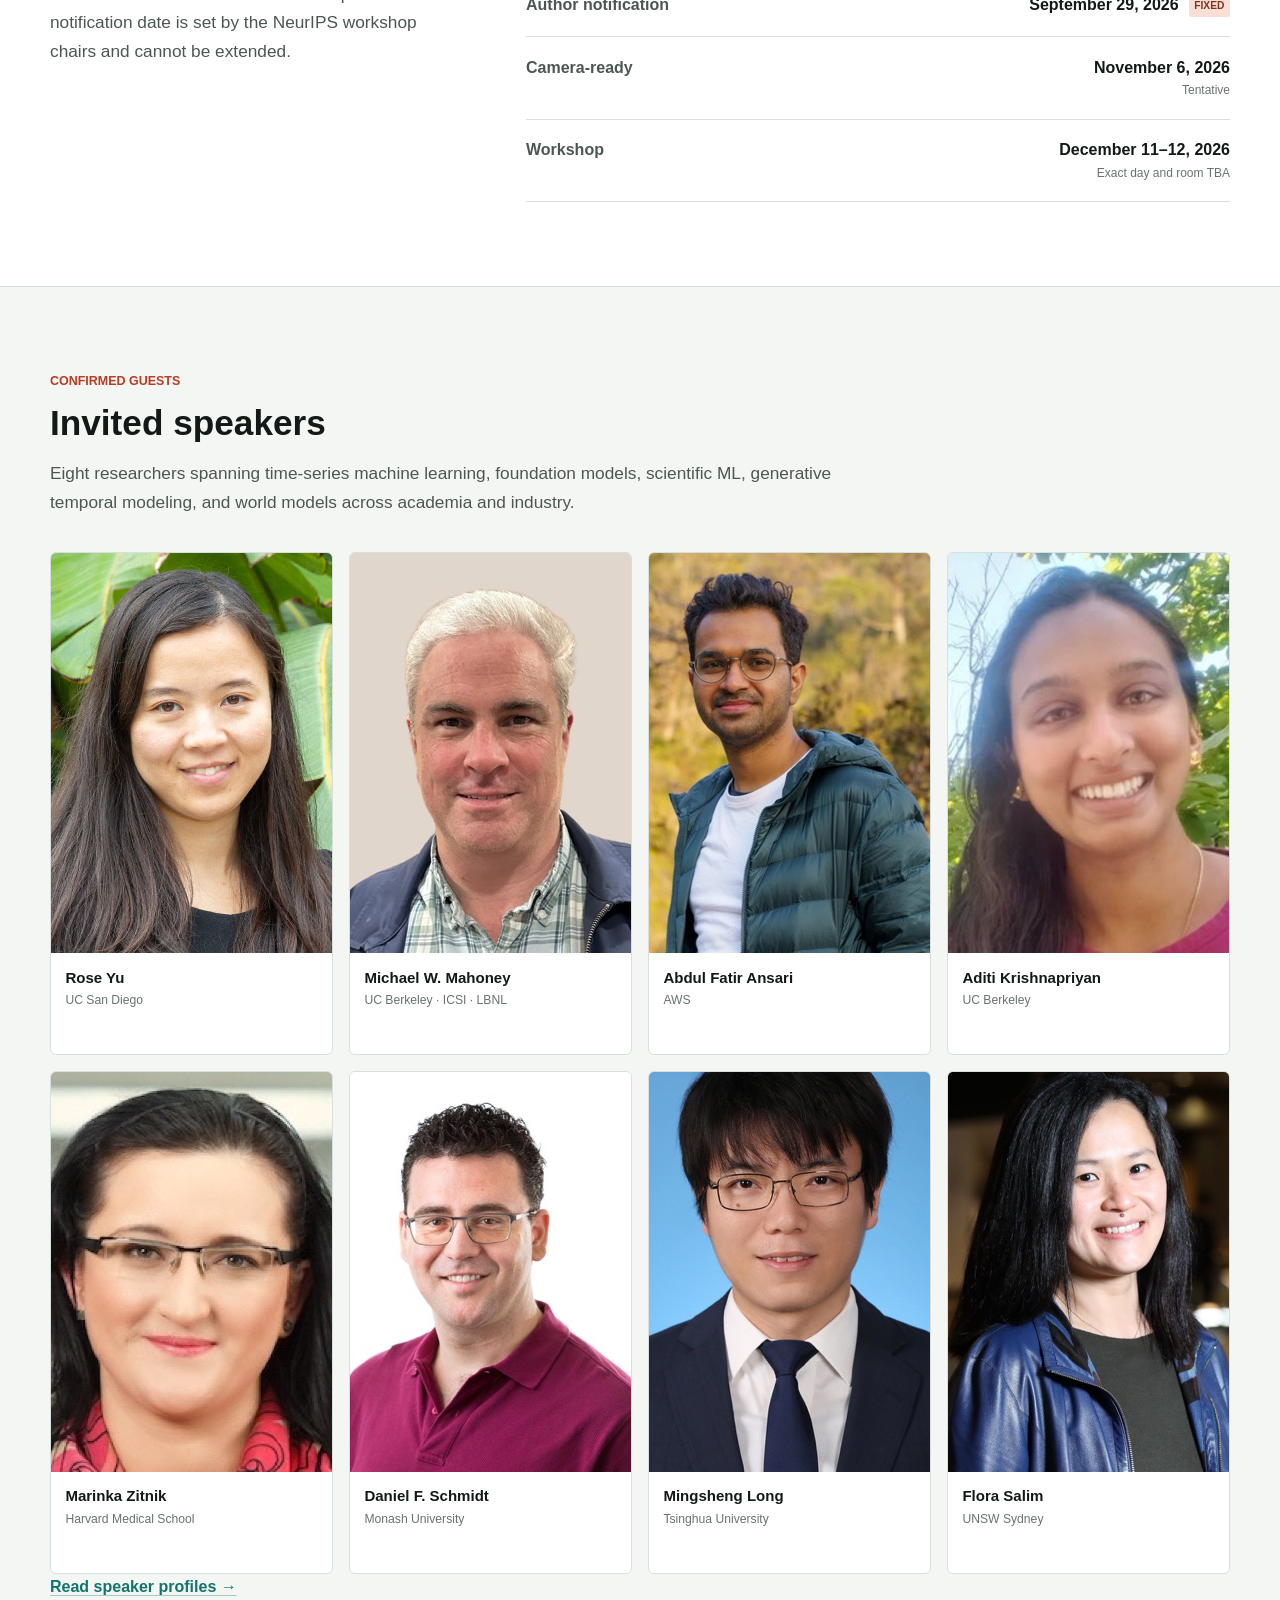
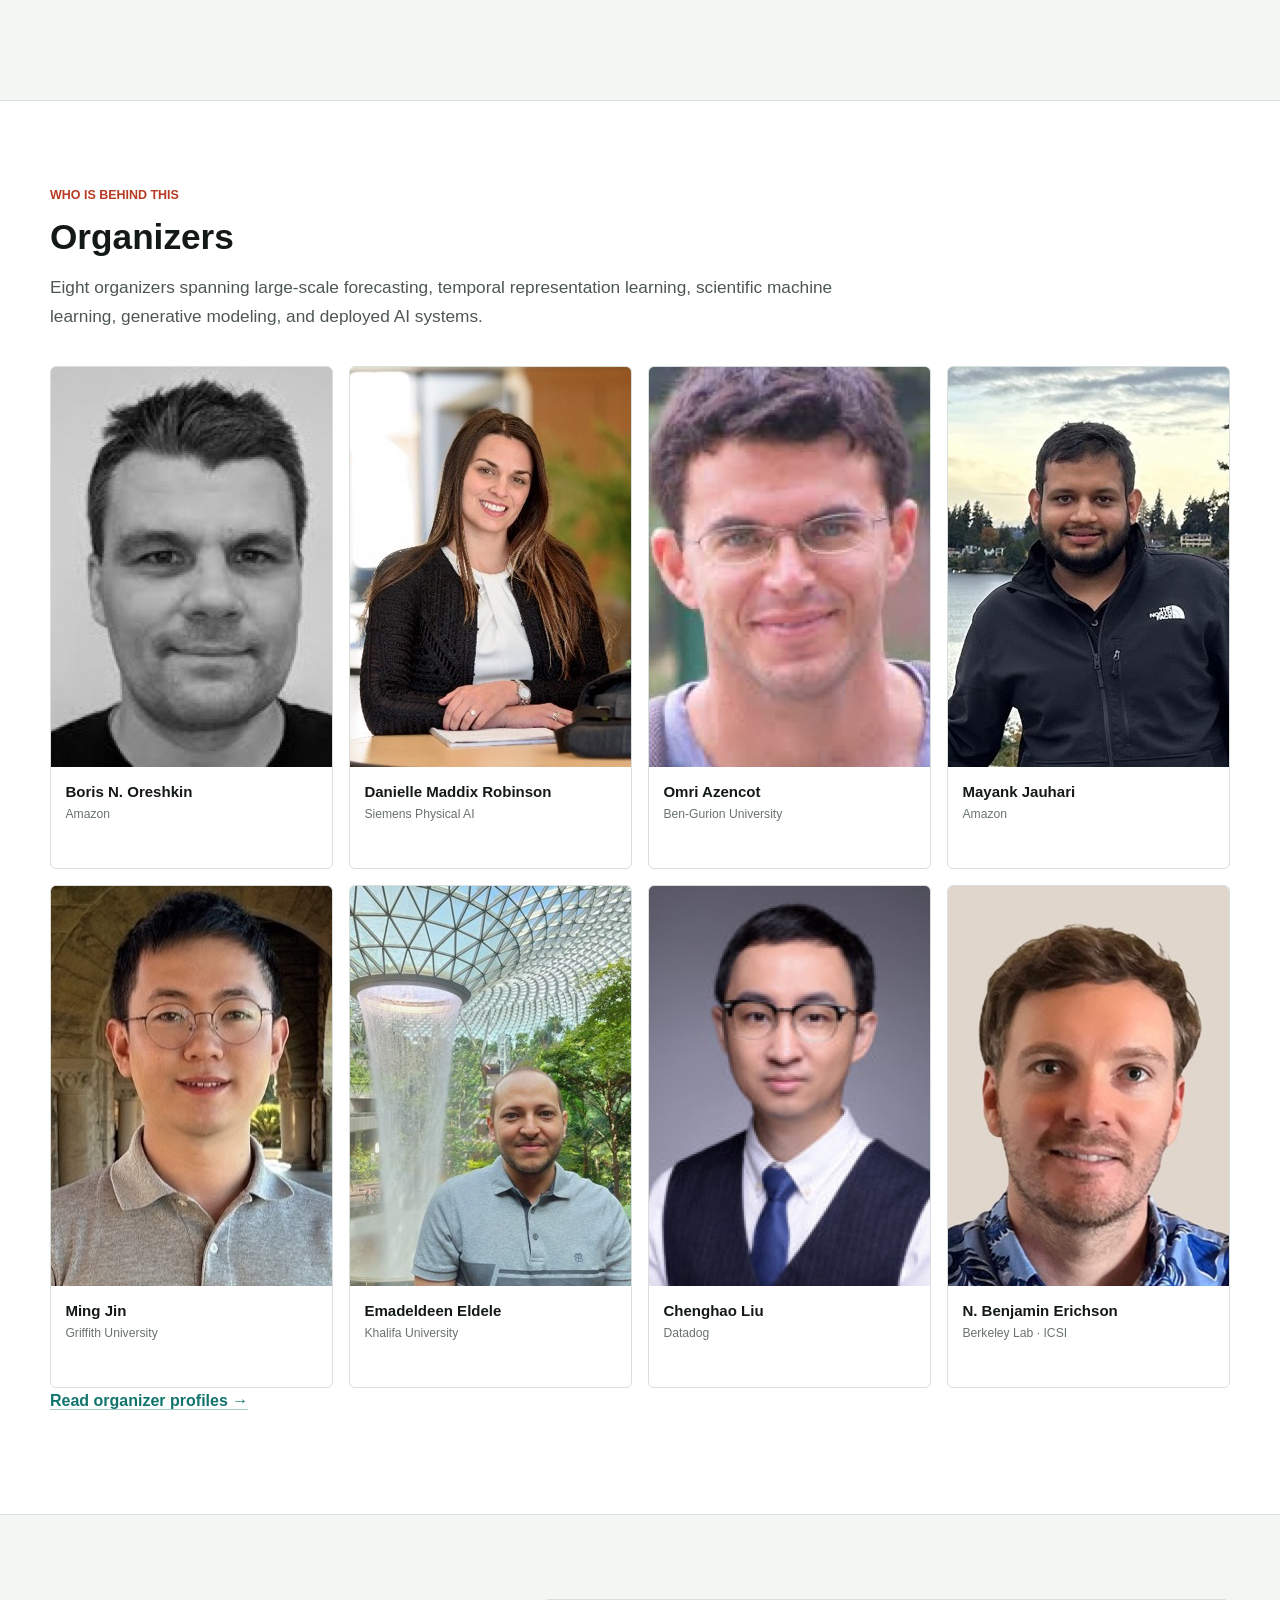
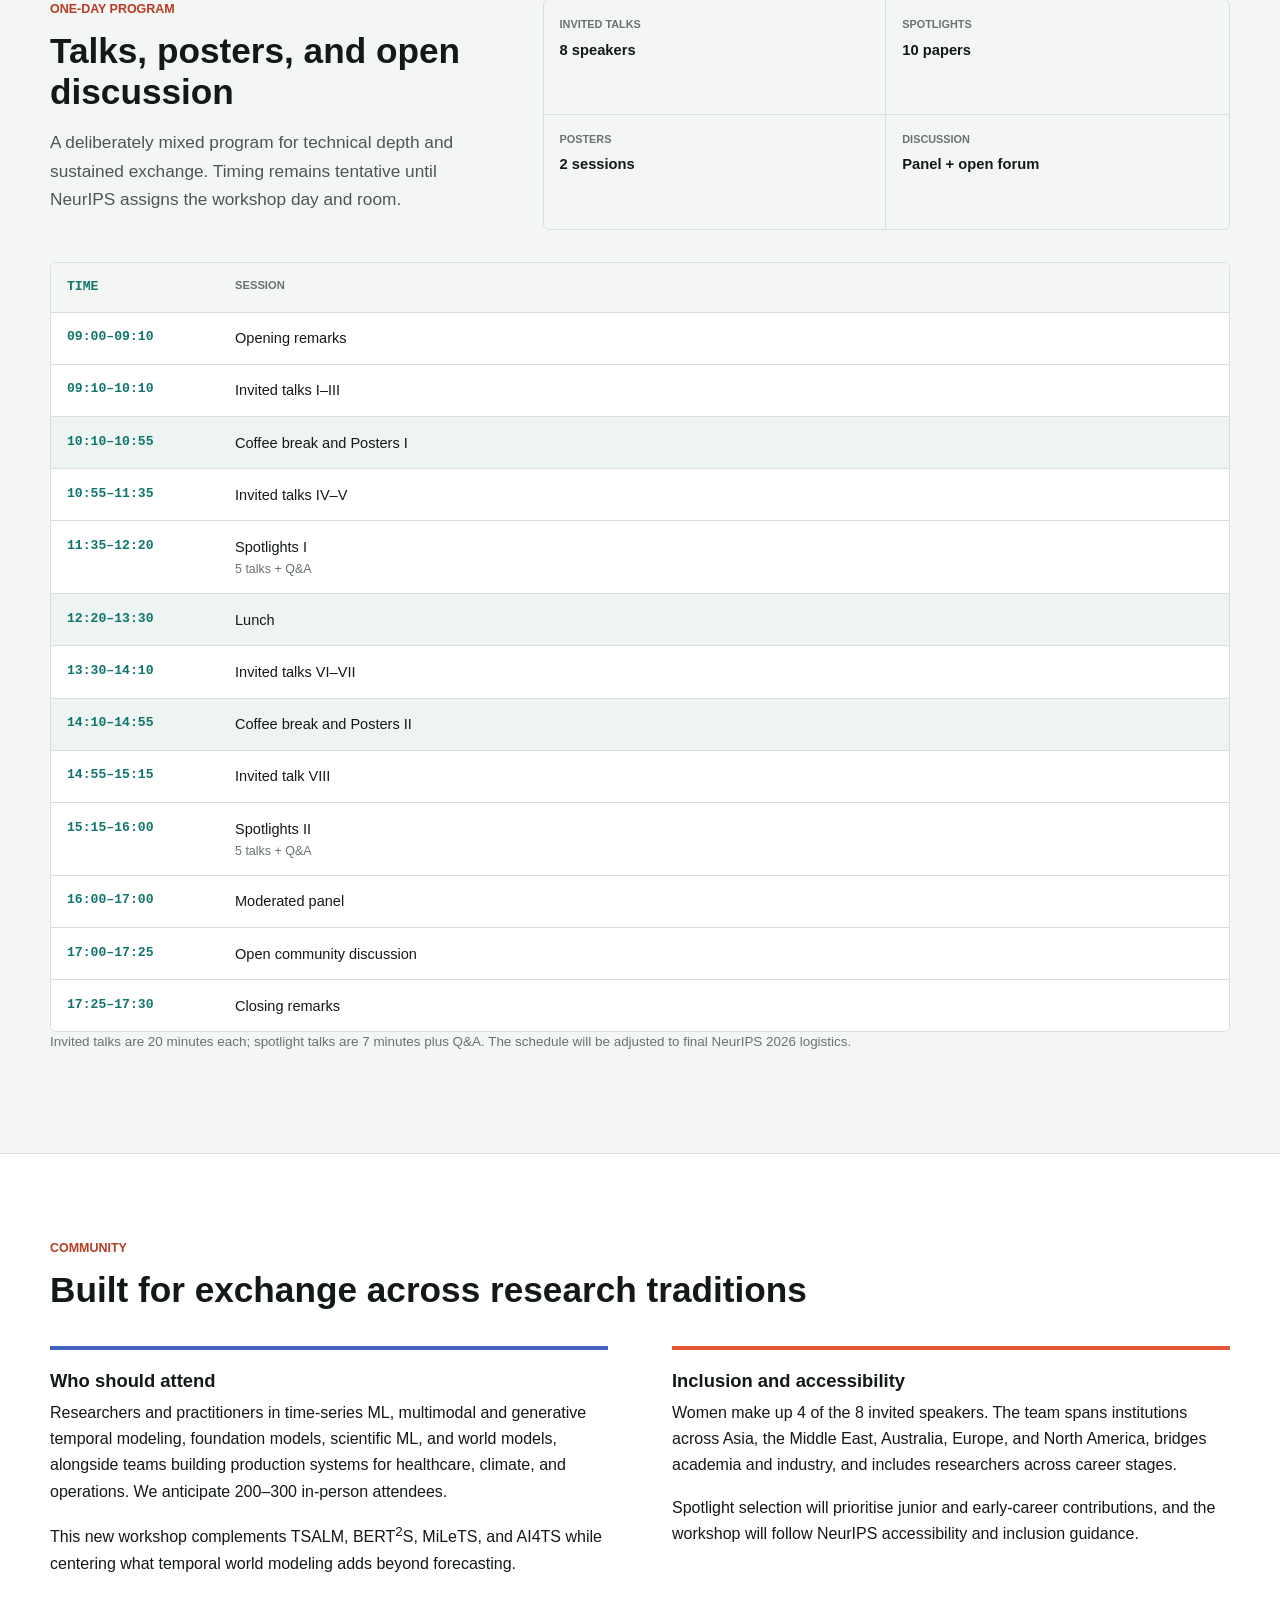
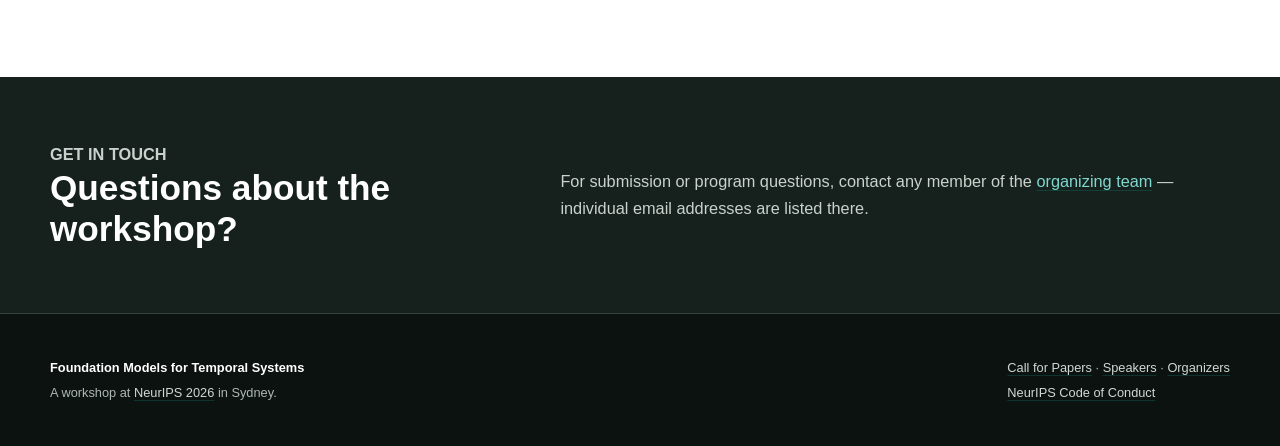
==== commit 60efbdb6: "Remove unregistered contact address; README describes the workshop The address fmts-neurips2026@goog" ====
--- a/index.html
+++ b/index.html
@@ -339,10 +339,12 @@
           <p class="section-kicker">Get in touch</p>
           <h2>Questions about the workshop?</h2>
         </div>
-        <p>For submission or program questions, email
-          <!-- TODO(organizers): create this group alias, or replace it before launch. -->
-          <a href="mailto:fmts-neurips2026@googlegroups.com">fmts-neurips2026@googlegroups.com</a>.
-          You can also review the <a href="organizers.html">organizing team</a>.
+        <!-- TODO(organizers): once a shared group alias exists, add it here and on
+             cfp.html (#submit) and organizers.html (#reviewers). Until then these
+             pages point at the individual organizer addresses, which do work. -->
+        <p>For submission or program questions, contact any member of the
+          <a href="organizers.html">organizing team</a> — individual email addresses are listed
+          there.
         </p>
       </div>
     </section>
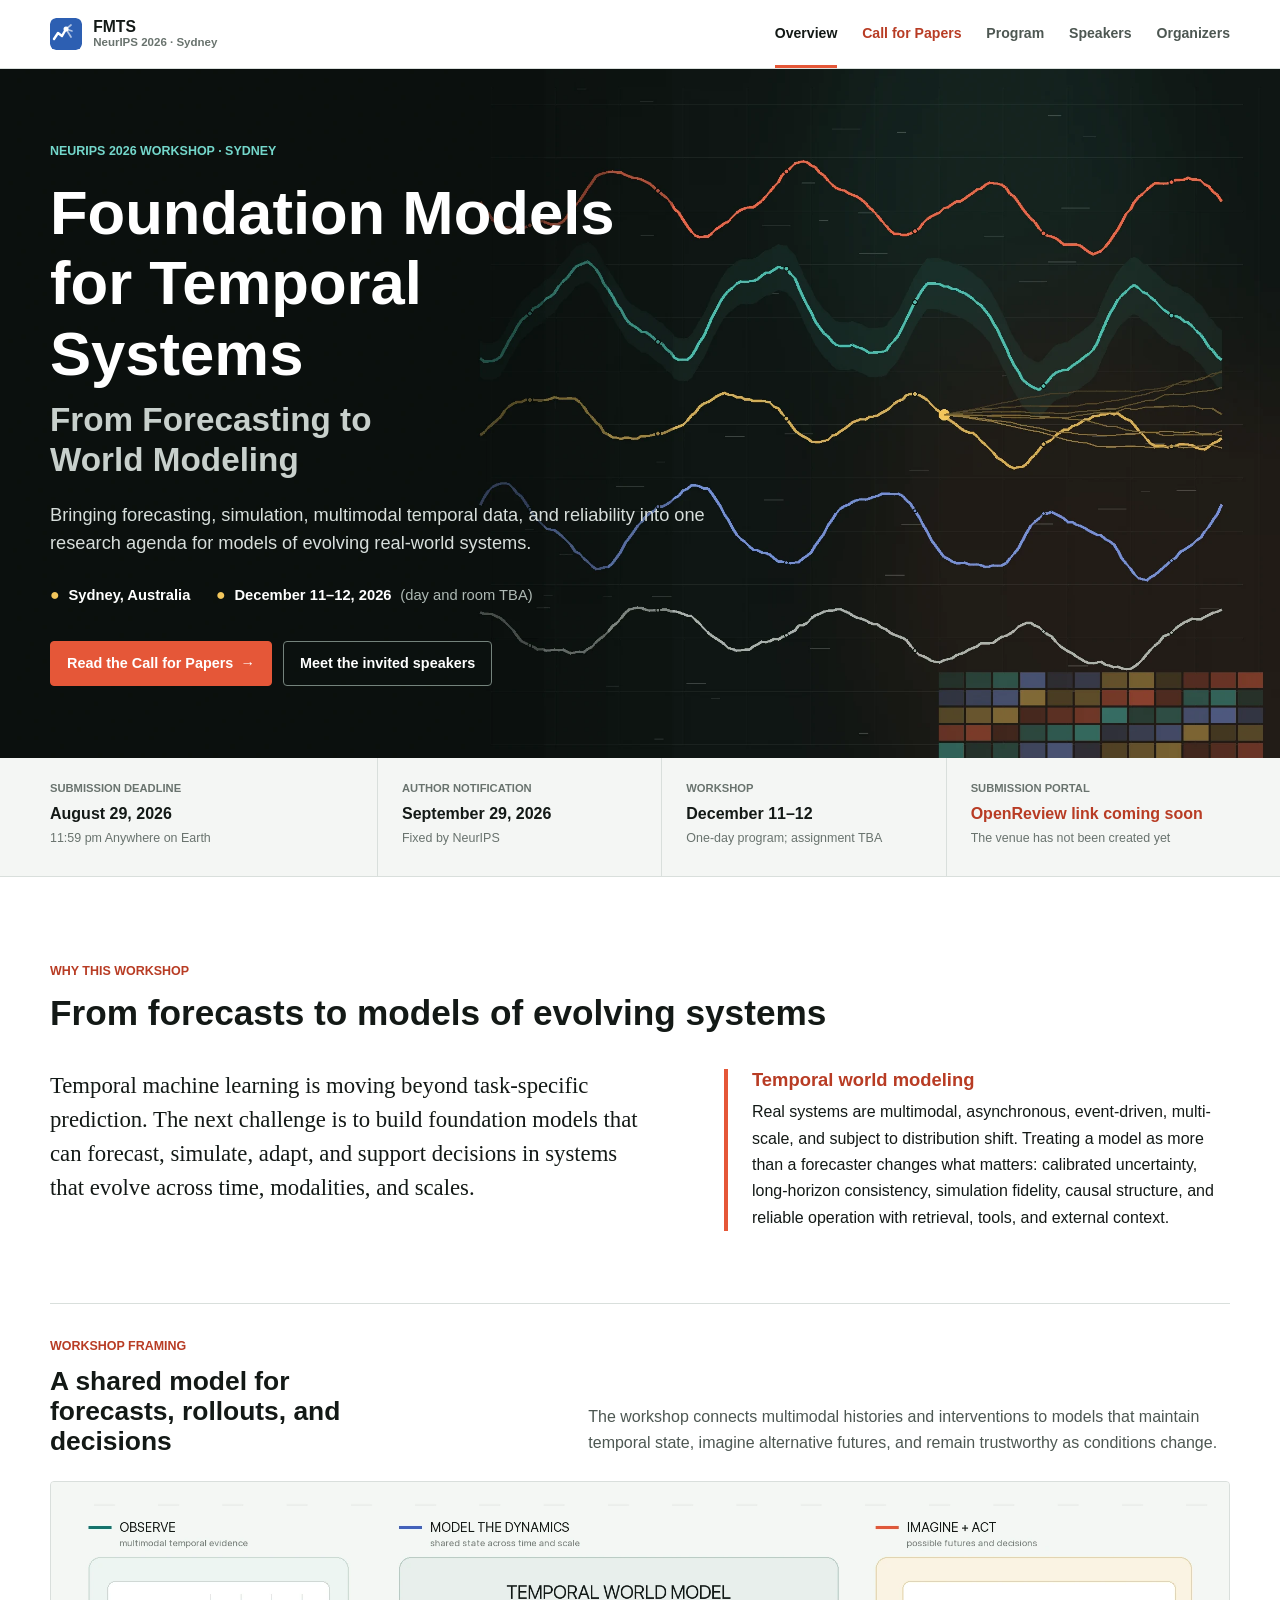
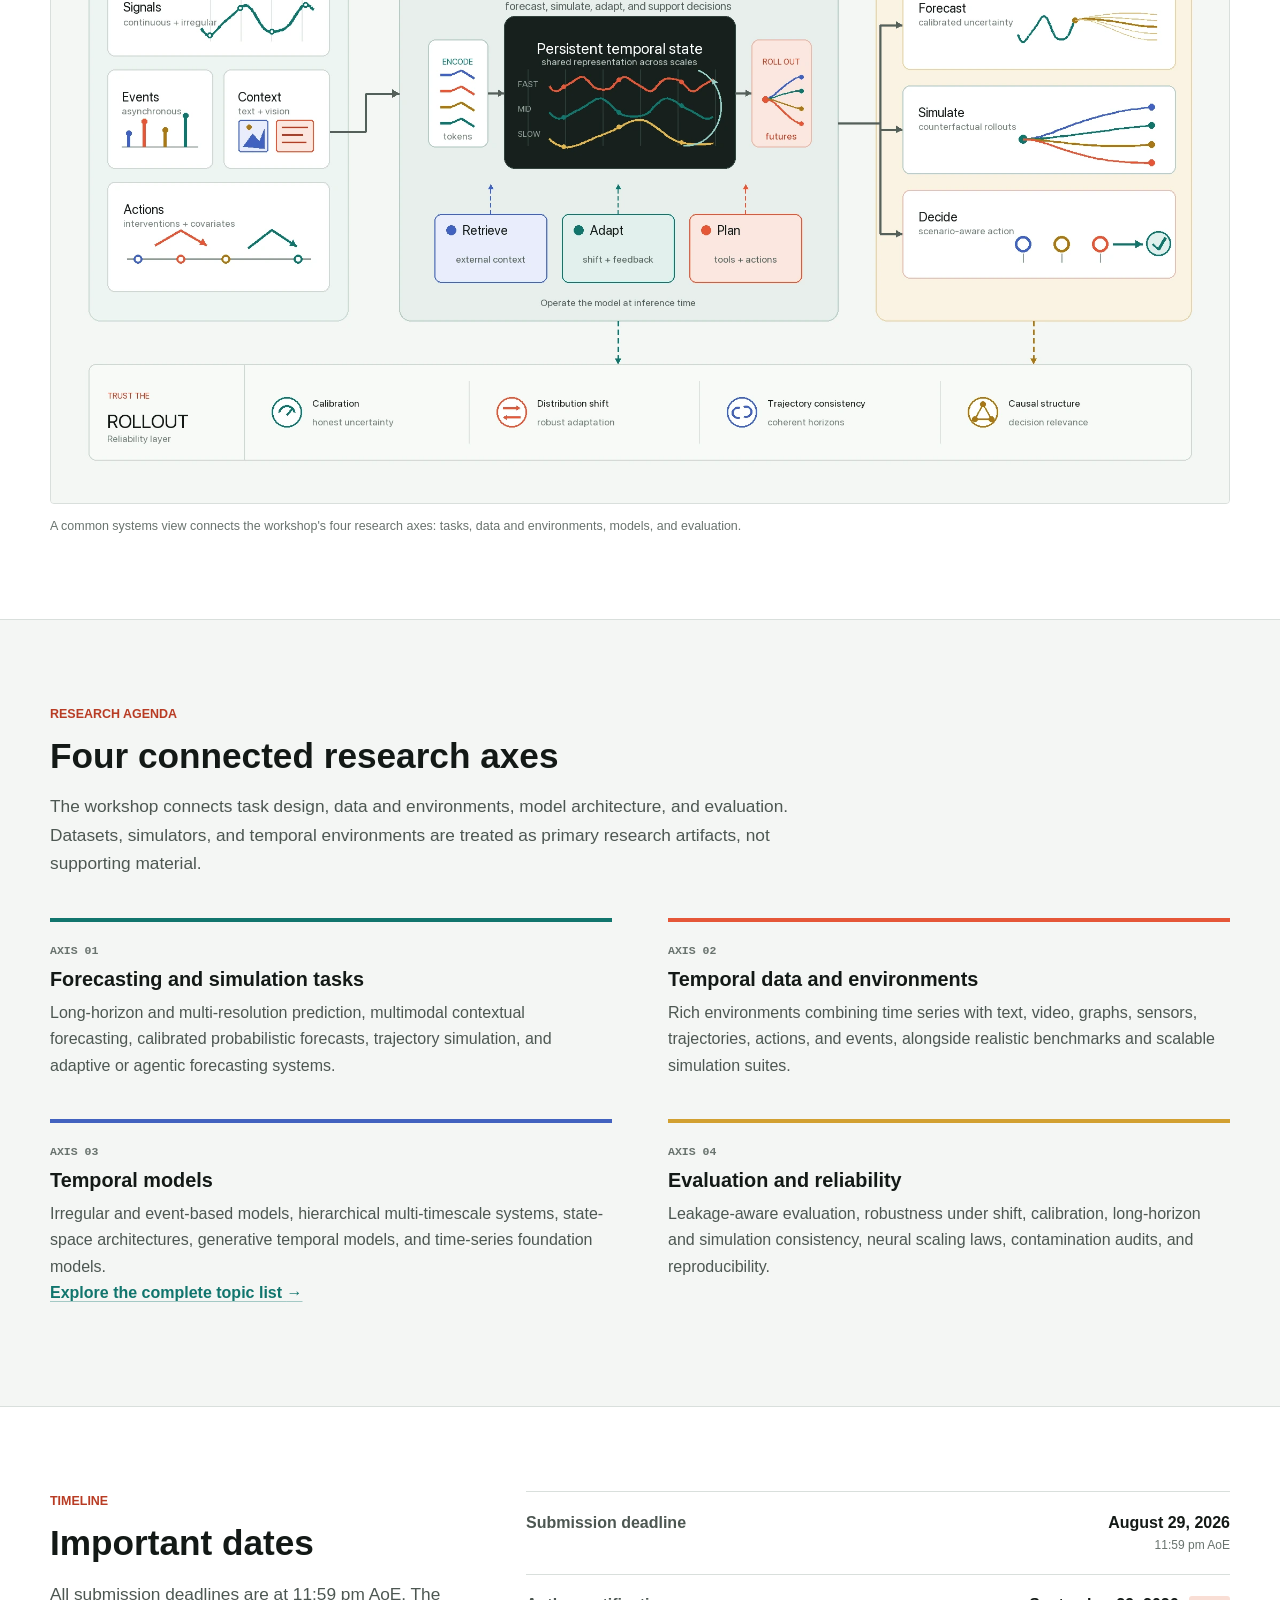
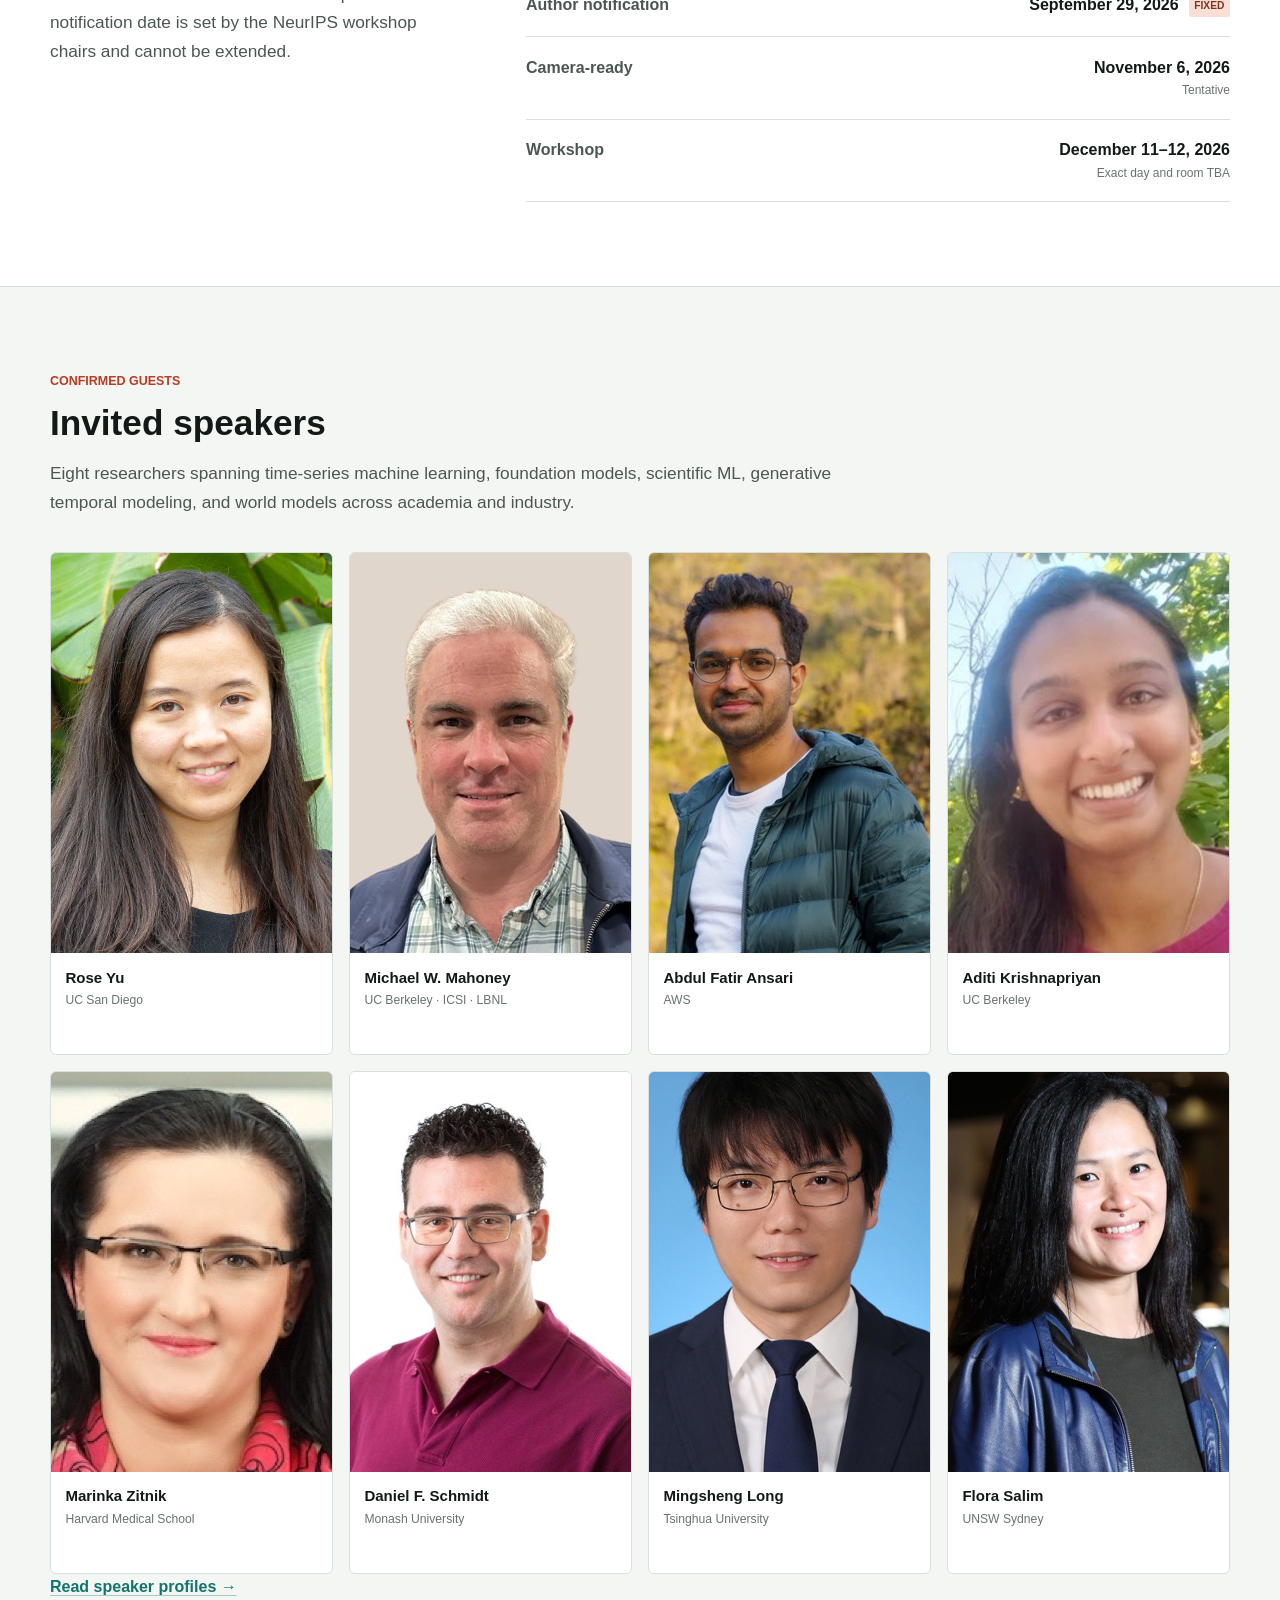
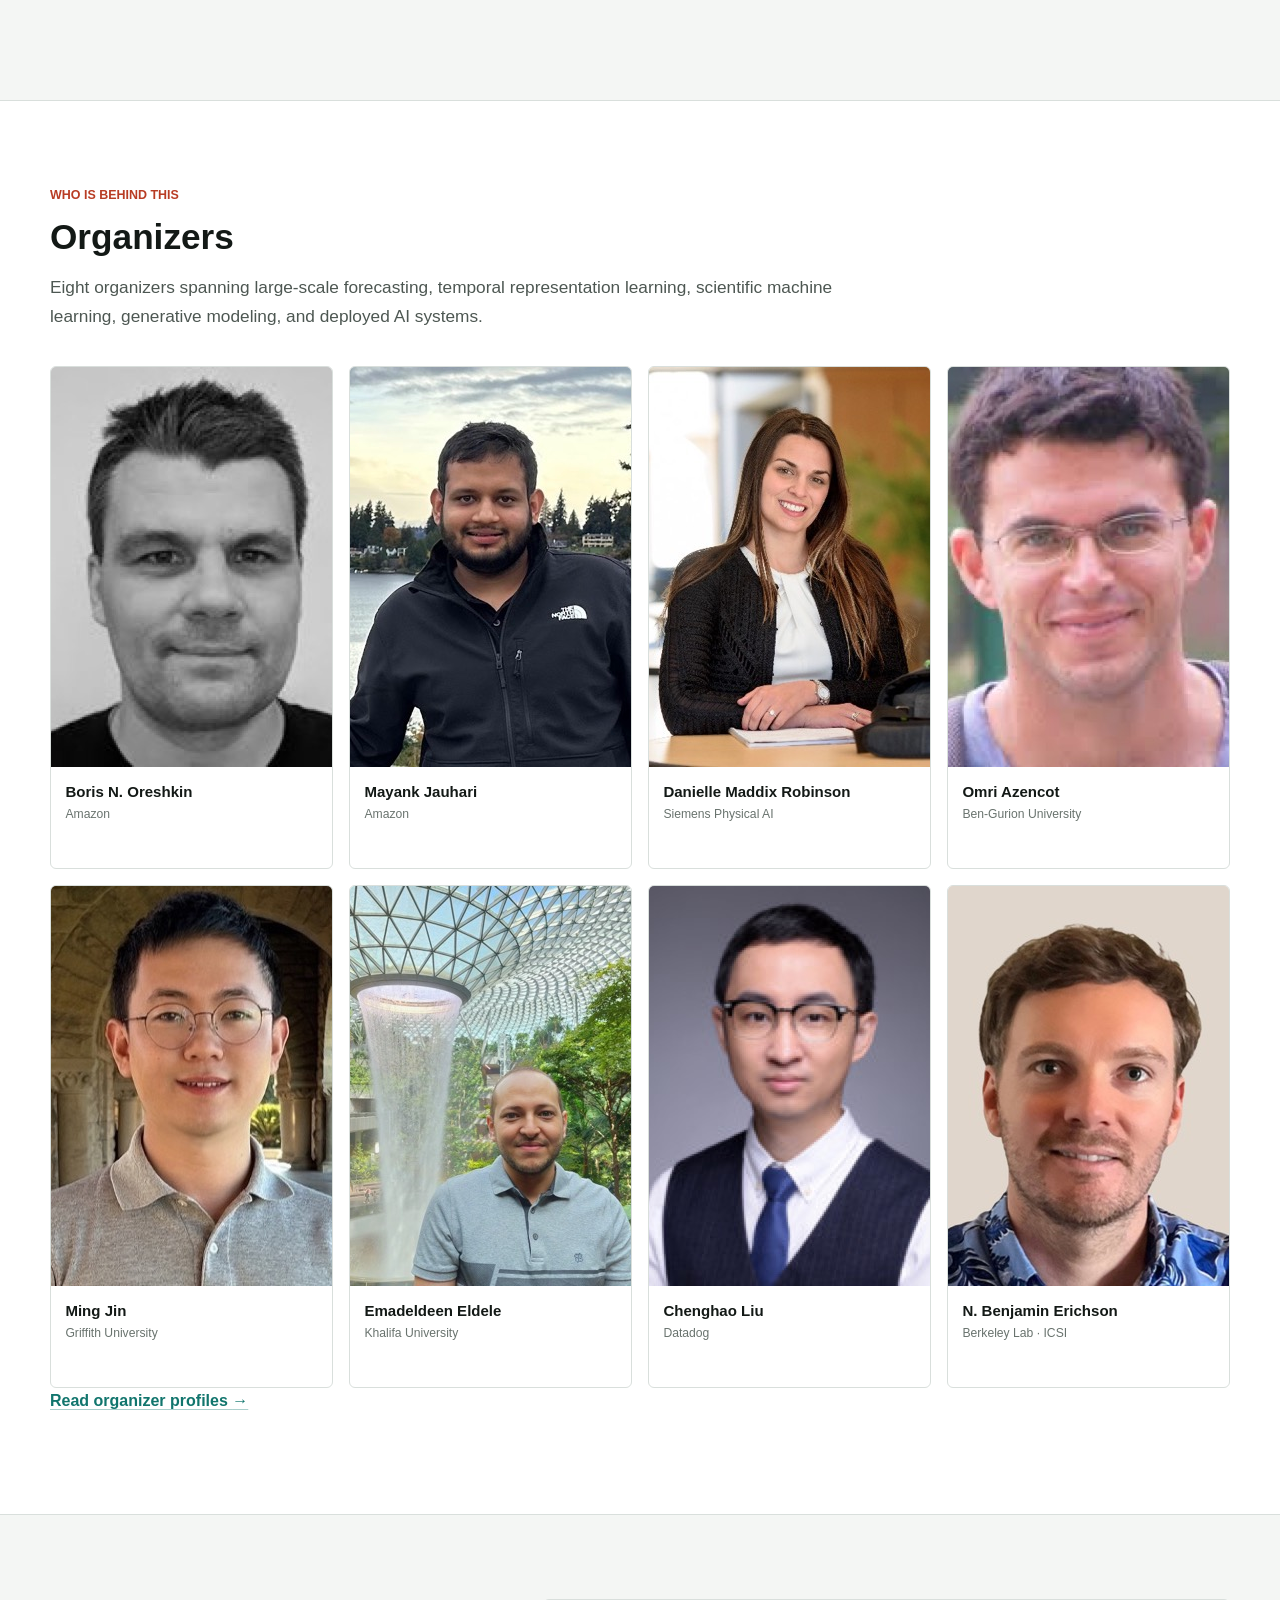
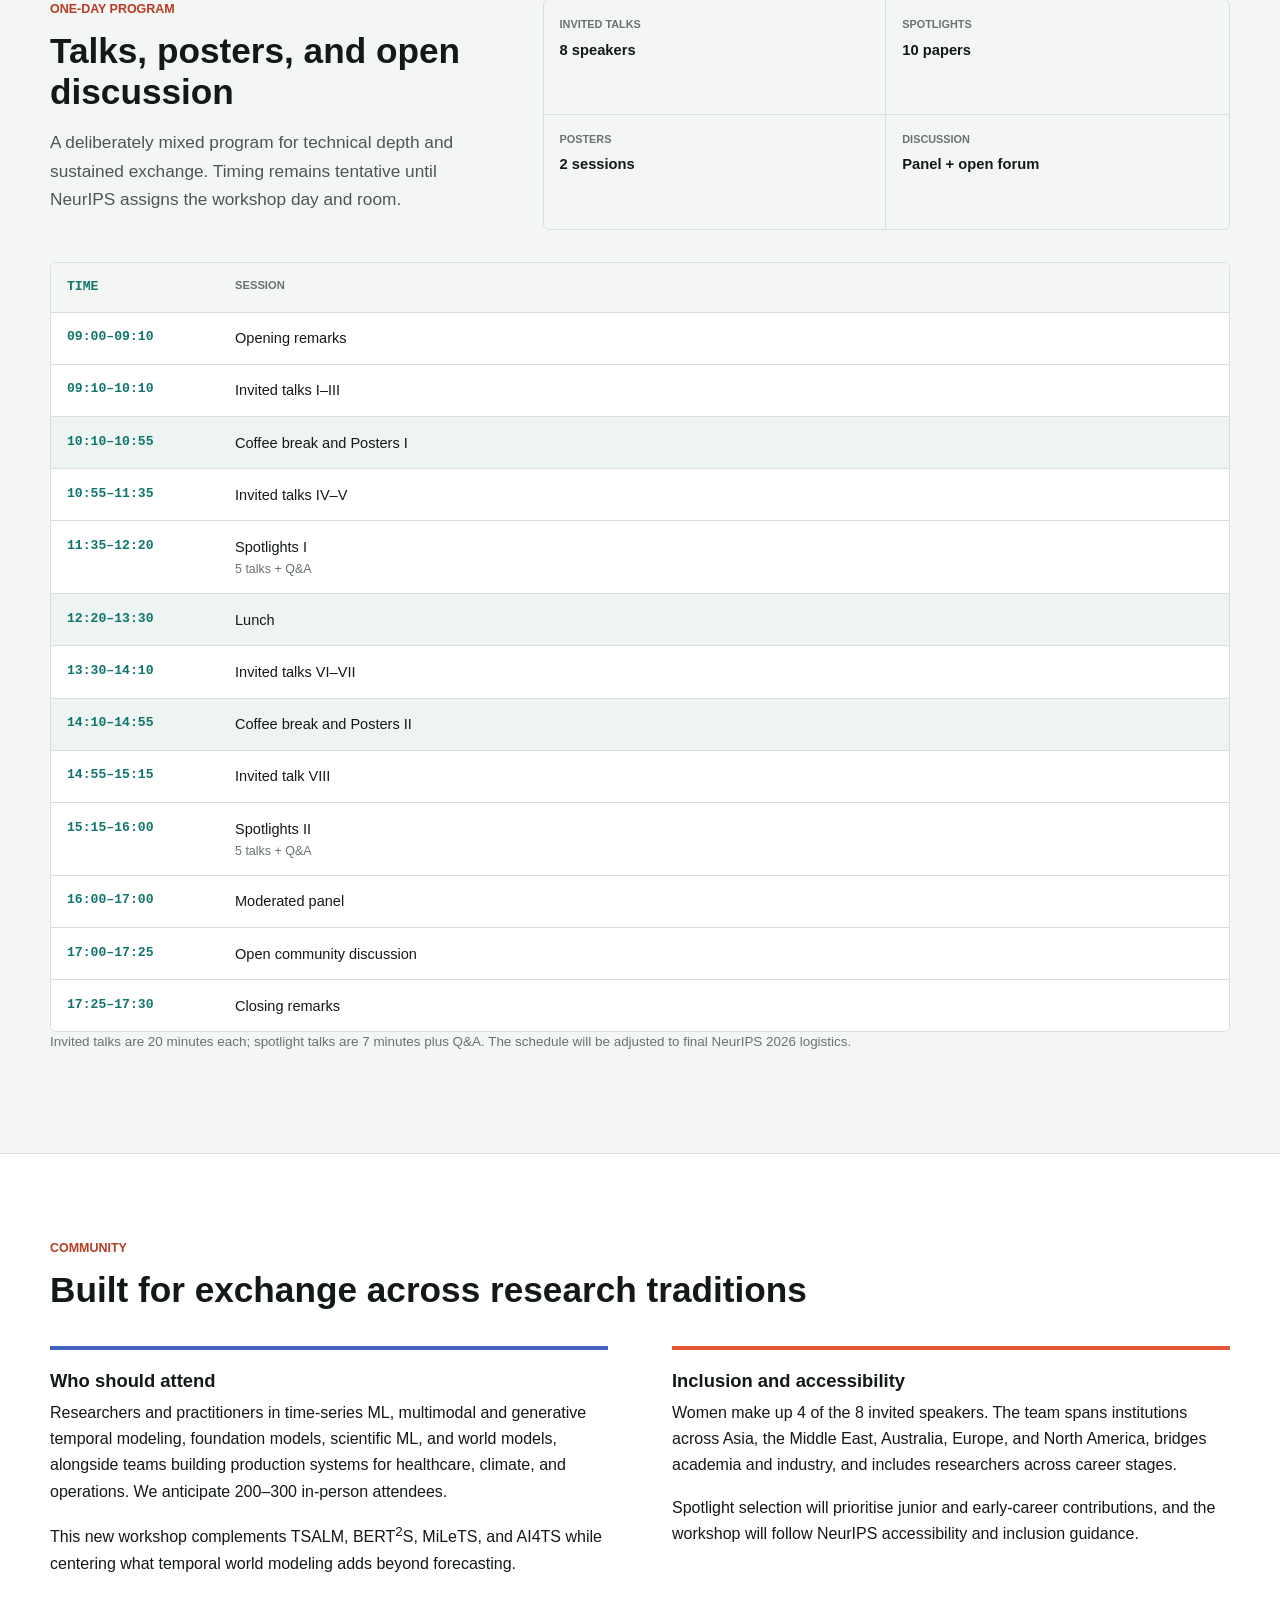
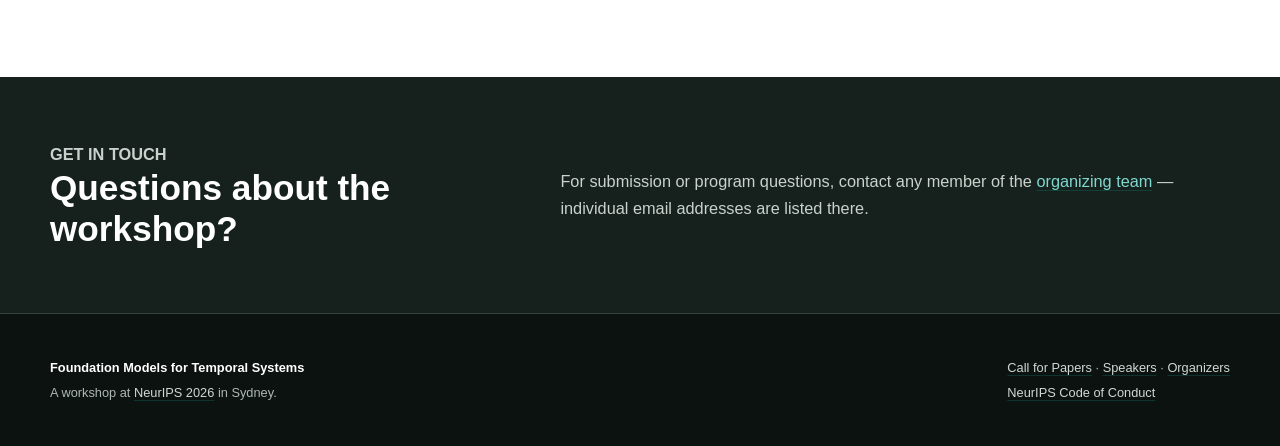
==== commit 6ac0cb7a: "Move Mayank Jauhari to second organizer Reorders from fourth to second on both the front-page grid a" ====
--- a/index.html
+++ b/index.html
@@ -237,16 +237,16 @@
             <figcaption><a href="organizers.html"><span class="speaker-name">Boris N. Oreshkin</span><span class="speaker-affil">Amazon</span></a></figcaption>
           </figure>
           <figure class="speaker-tile">
+            <img class="portrait" src="assets/img/people/mayank-jauhari.jpg" alt="Mayank Jauhari" data-name="Mayank Jauhari" loading="lazy" width="400" height="400">
+            <figcaption><a href="organizers.html"><span class="speaker-name">Mayank Jauhari</span><span class="speaker-affil">Amazon</span></a></figcaption>
+          </figure>
+          <figure class="speaker-tile">
             <img class="portrait" src="assets/img/people/danielle-maddix-robinson.jpg" alt="Danielle Maddix Robinson" data-name="Danielle Maddix Robinson" loading="lazy" width="400" height="400">
             <figcaption><a href="organizers.html"><span class="speaker-name">Danielle Maddix Robinson</span><span class="speaker-affil">Siemens Physical AI</span></a></figcaption>
           </figure>
           <figure class="speaker-tile">
             <img class="portrait" src="assets/img/people/omri-azencot.jpg" alt="Omri Azencot" data-name="Omri Azencot" loading="lazy" width="400" height="400">
             <figcaption><a href="organizers.html"><span class="speaker-name">Omri Azencot</span><span class="speaker-affil">Ben-Gurion University</span></a></figcaption>
-          </figure>
-          <figure class="speaker-tile">
-            <img class="portrait" src="assets/img/people/mayank-jauhari.jpg" alt="Mayank Jauhari" data-name="Mayank Jauhari" loading="lazy" width="400" height="400">
-            <figcaption><a href="organizers.html"><span class="speaker-name">Mayank Jauhari</span><span class="speaker-affil">Amazon</span></a></figcaption>
           </figure>
           <figure class="speaker-tile">
             <img class="portrait" src="assets/img/people/ming-jin.jpg" alt="Ming Jin" data-name="Ming Jin" loading="lazy" width="400" height="400">
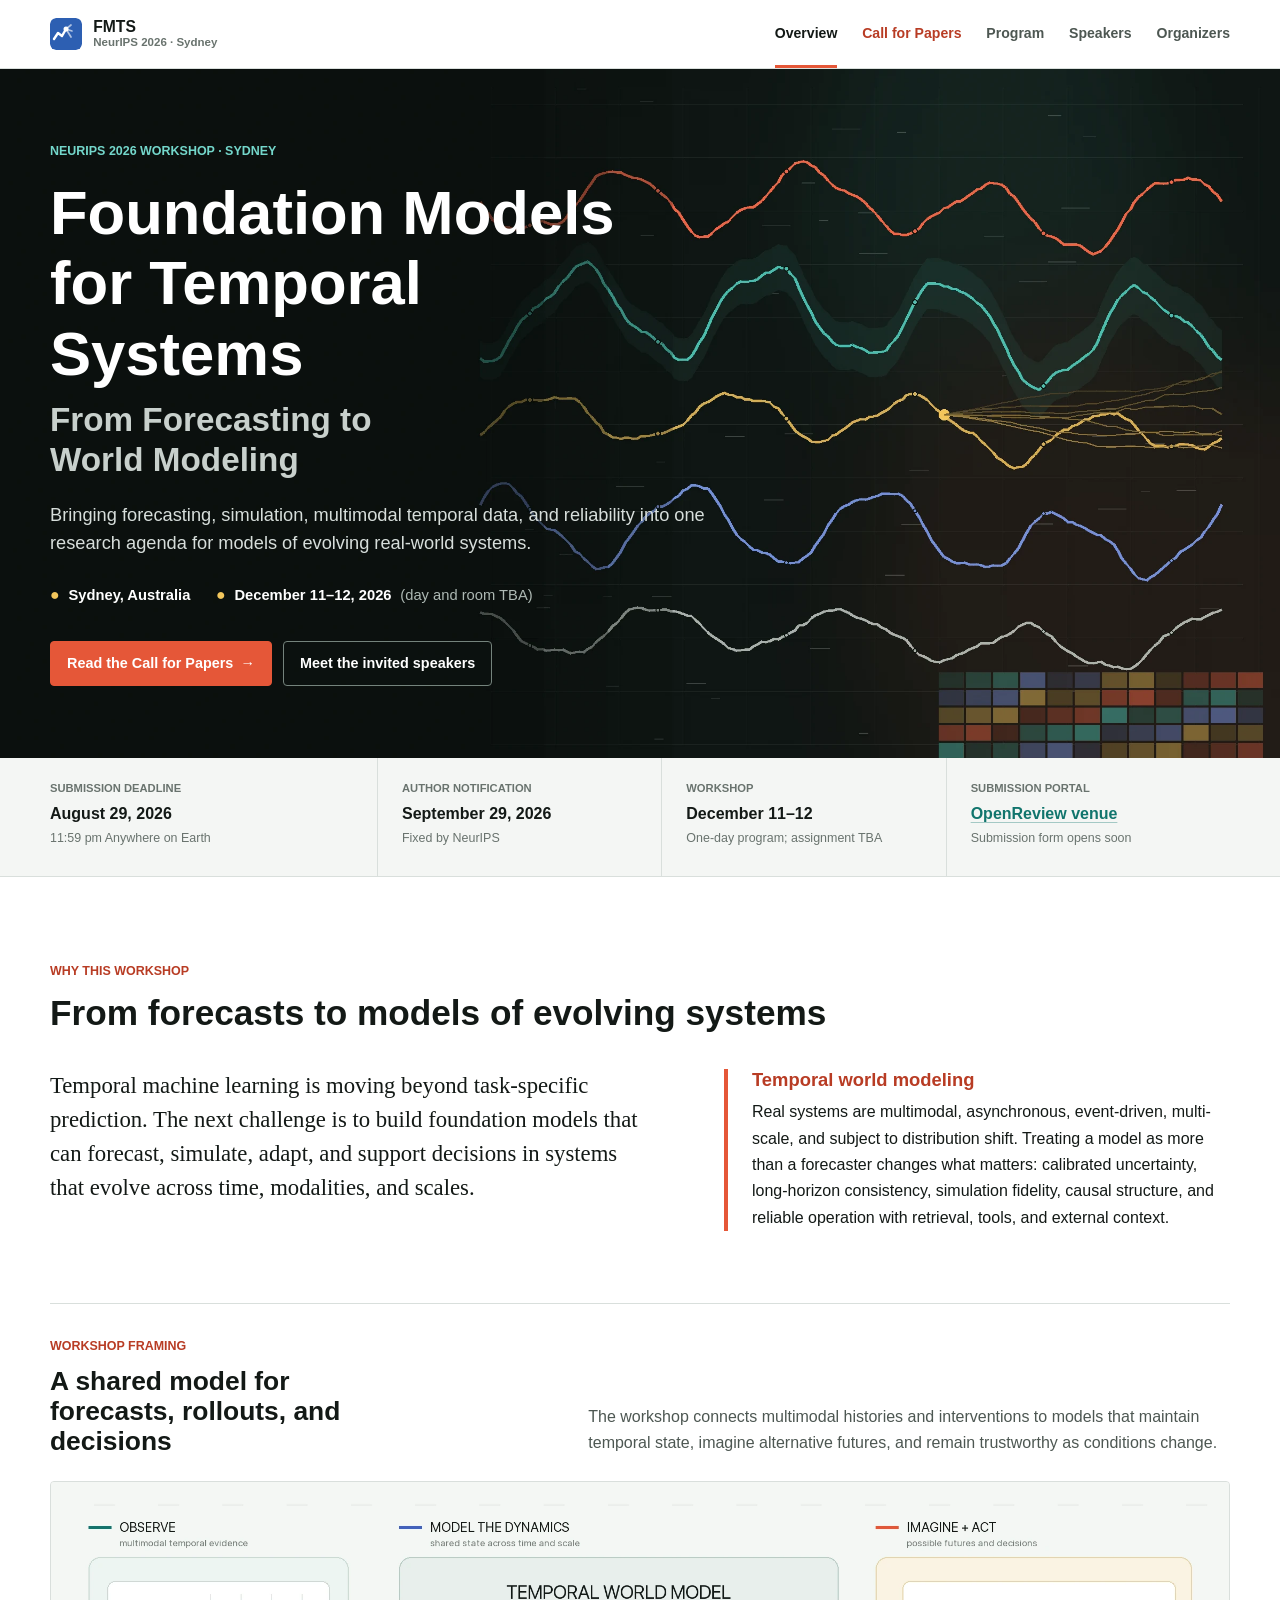
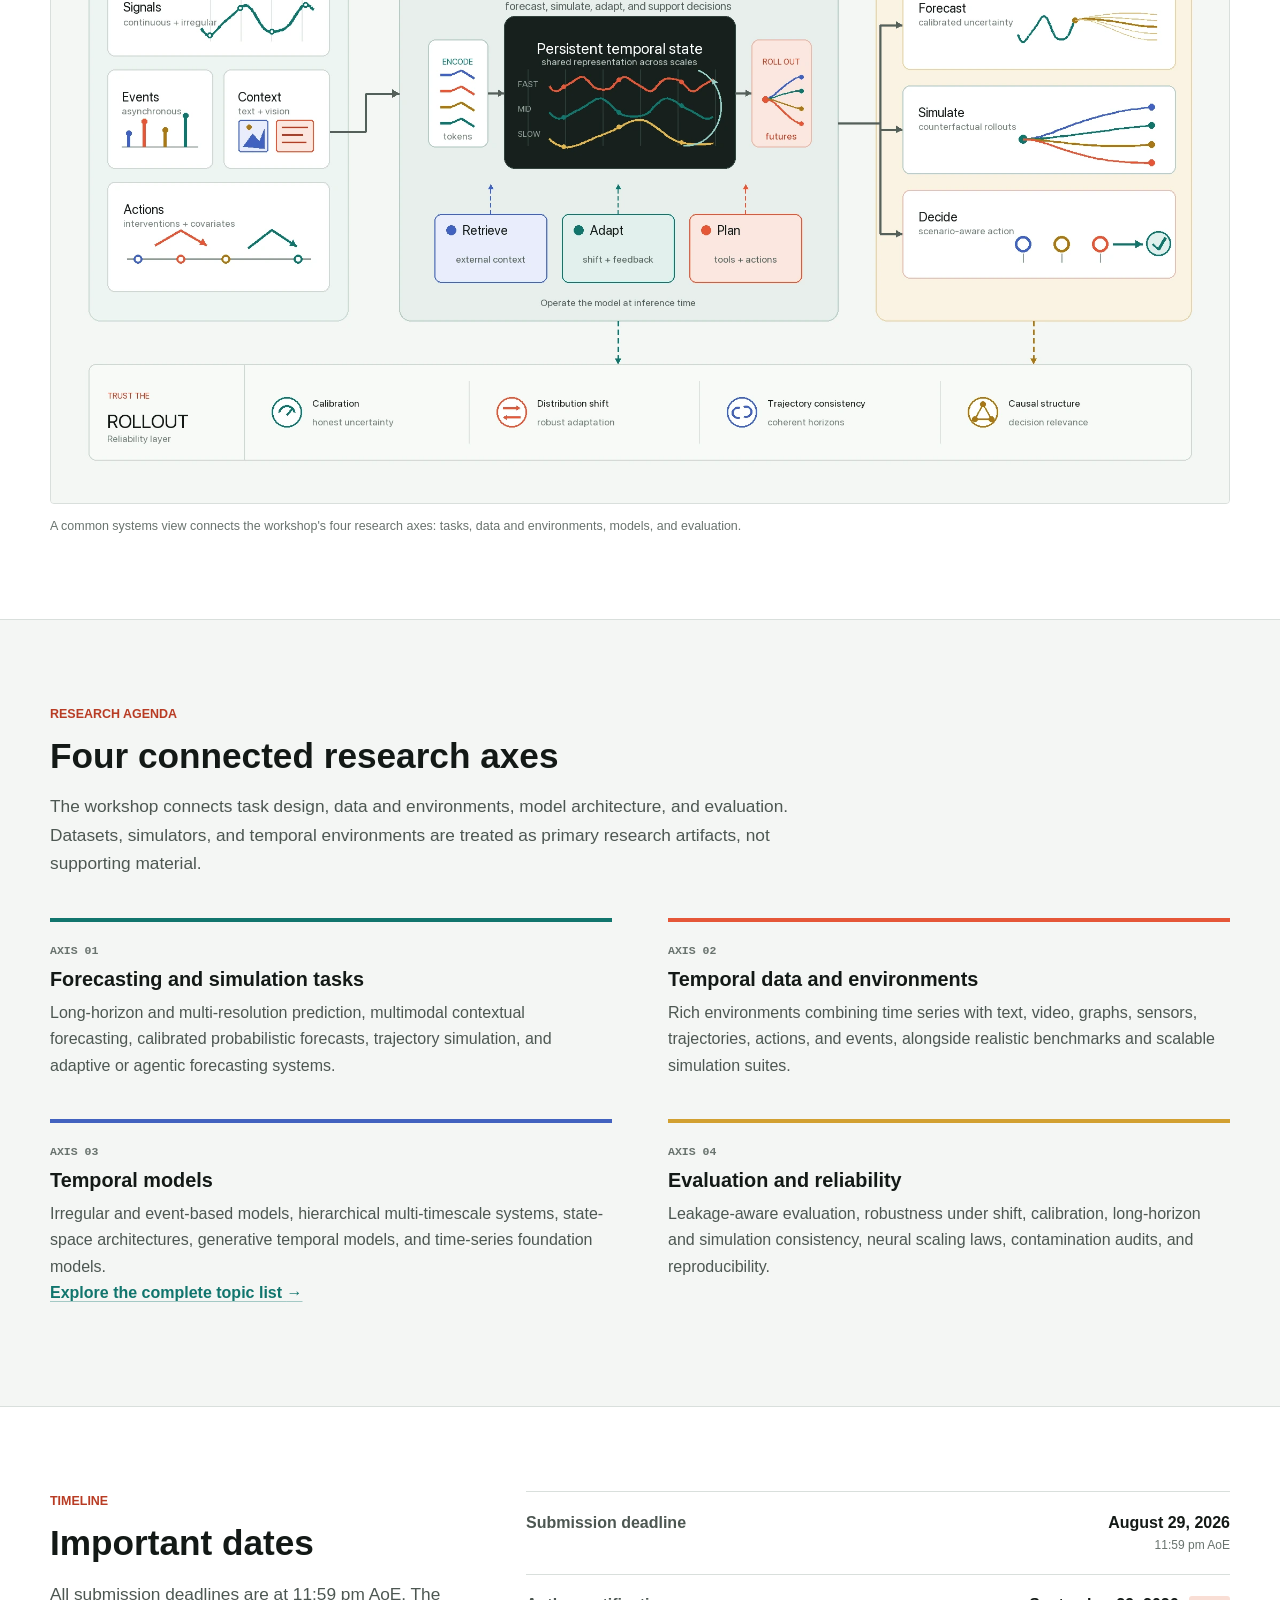
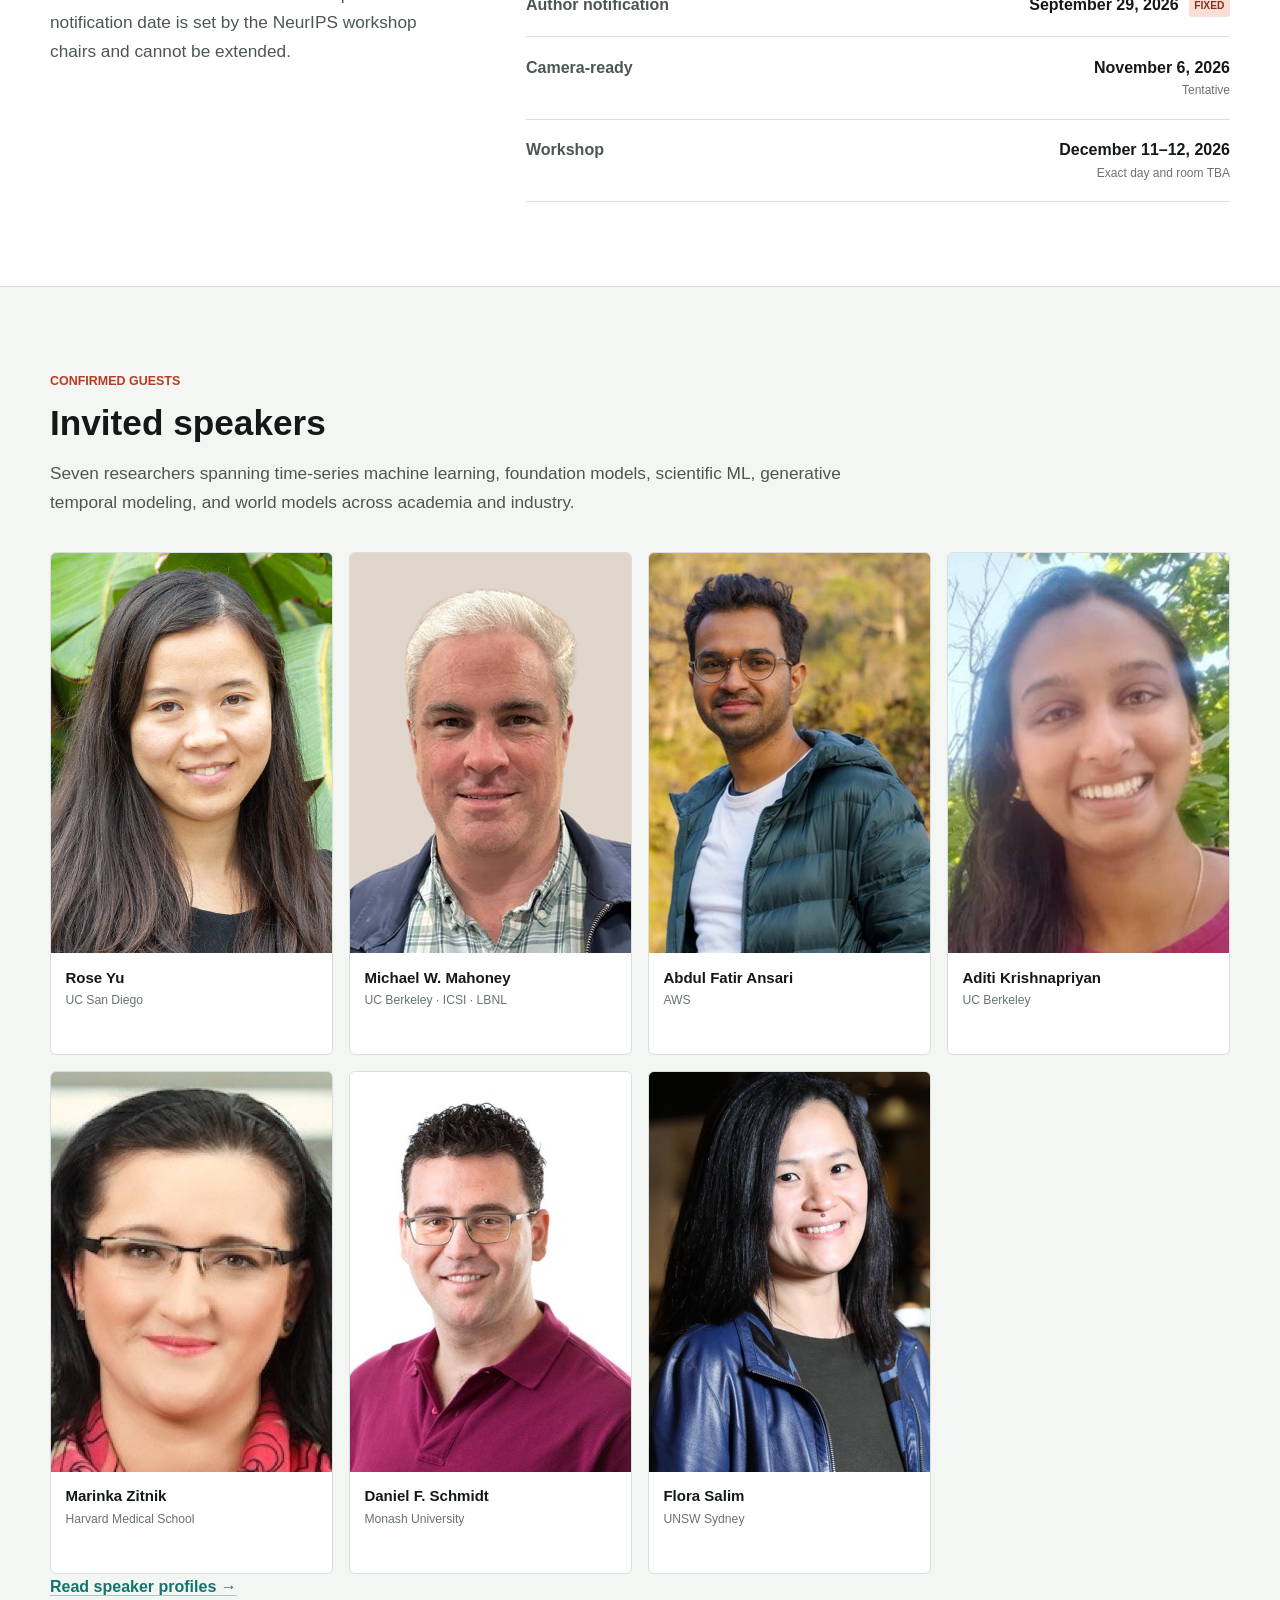
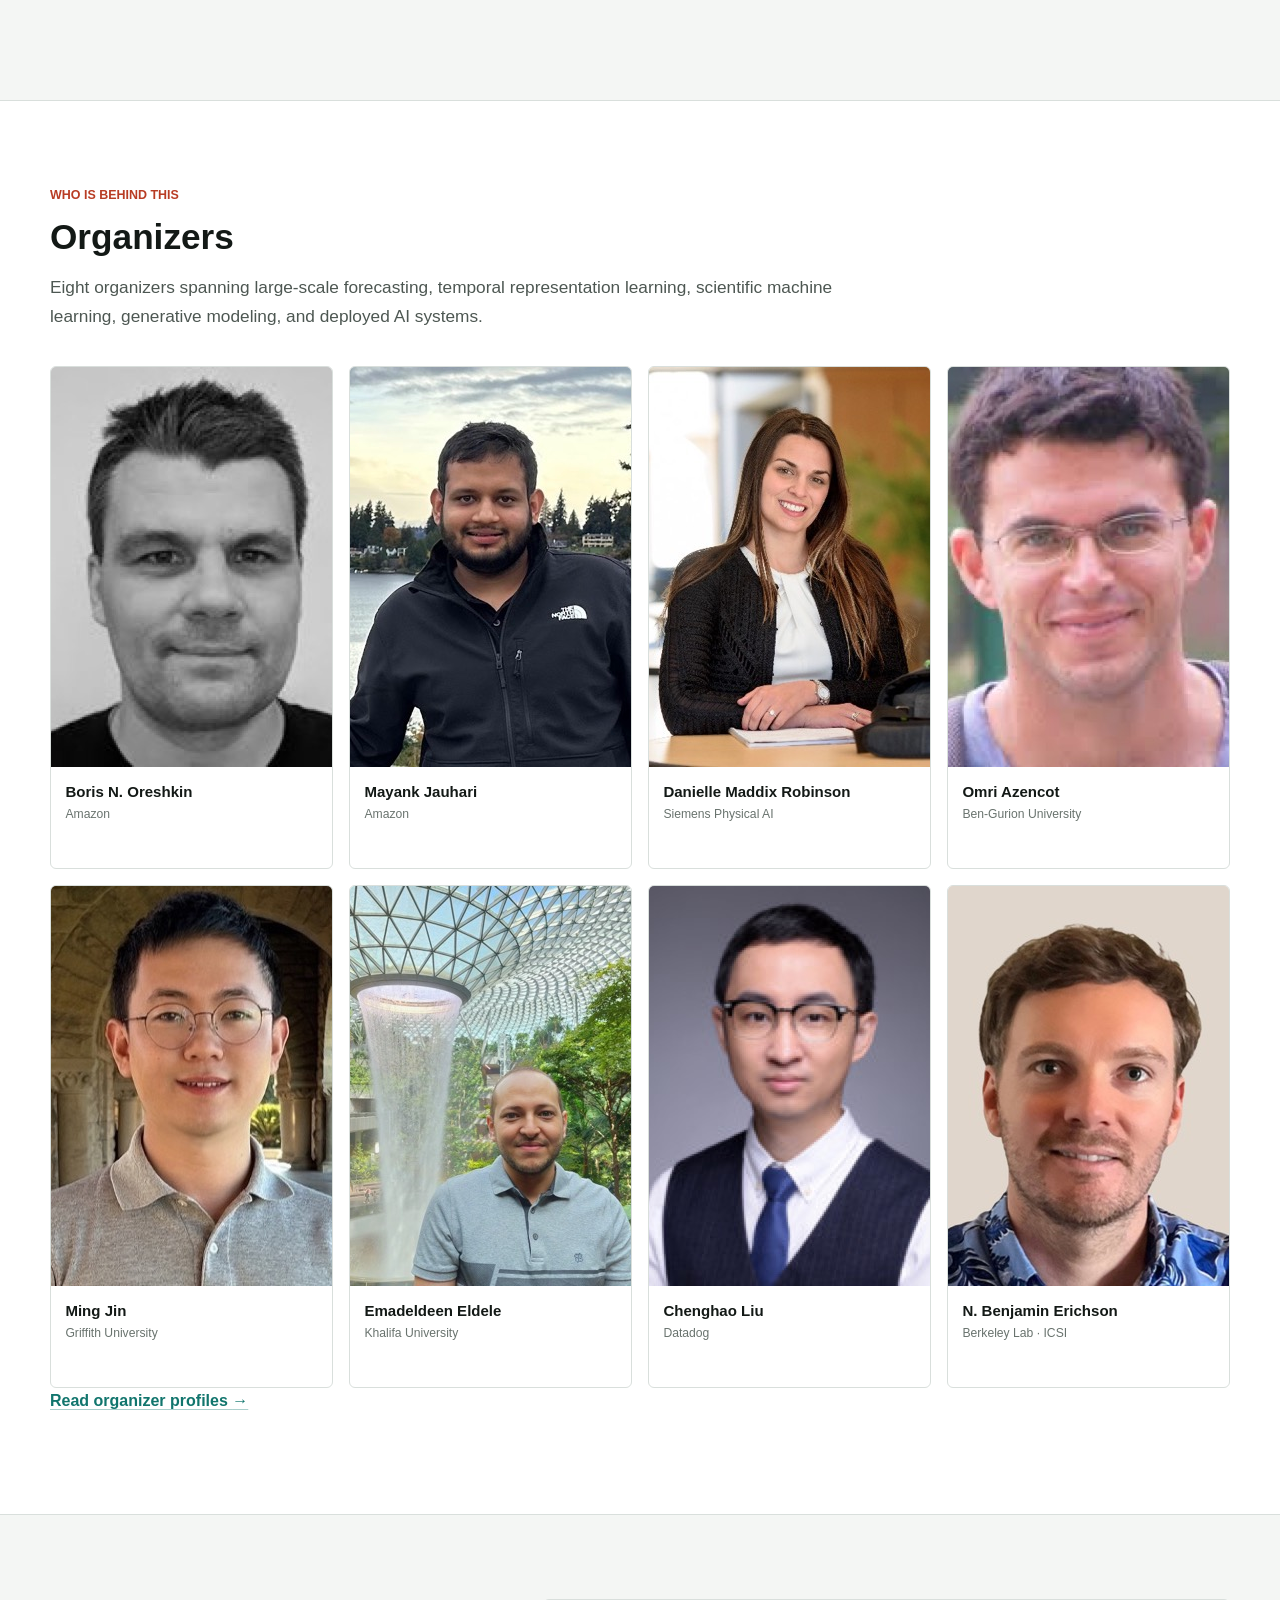
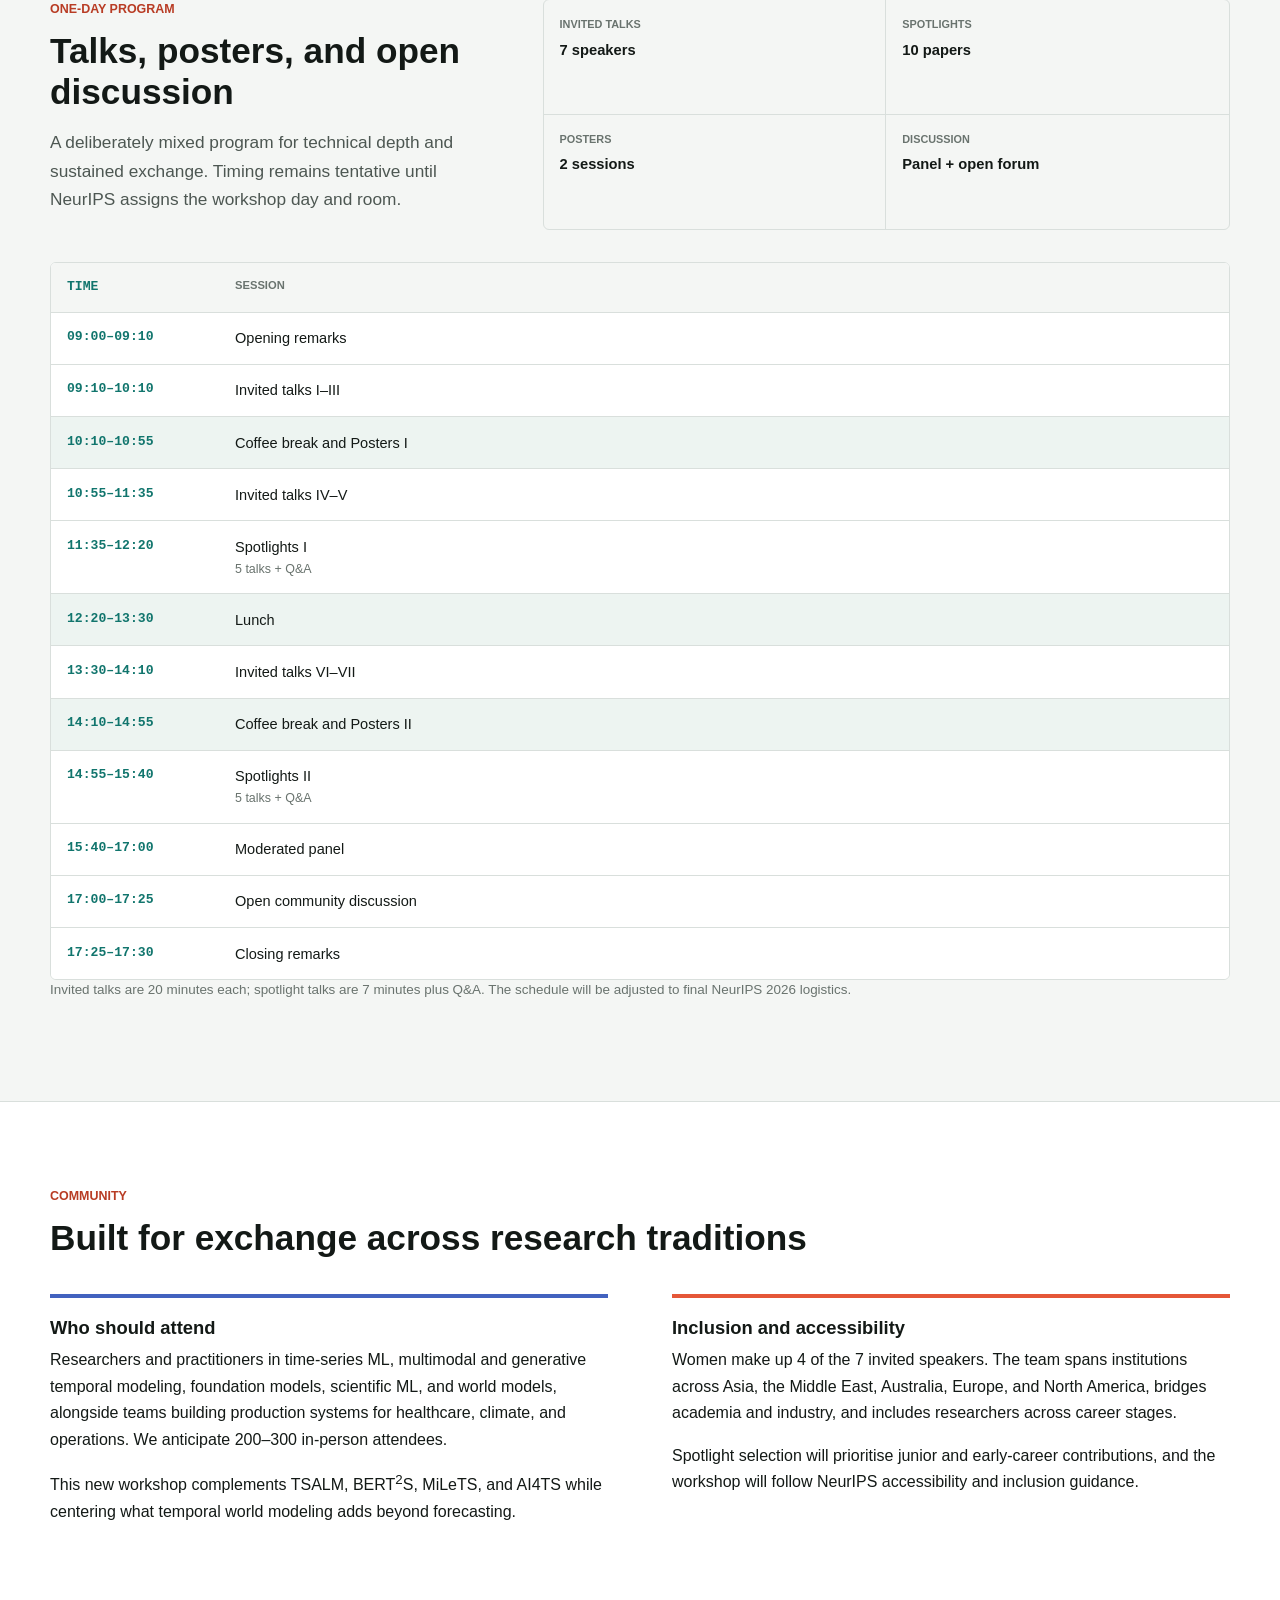
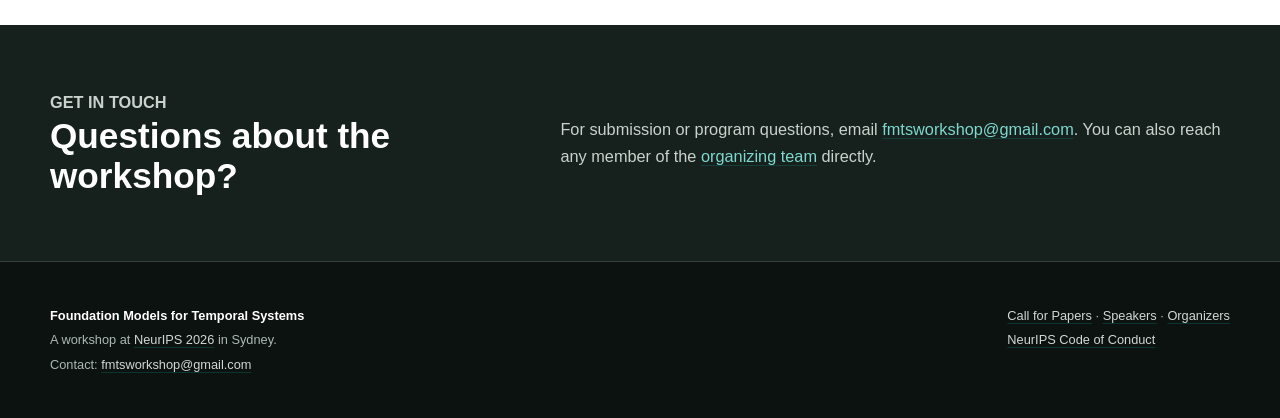
==== commit c119ecbe: "Wire up live OpenReview venue and shared contact; finish speaker removal The FMTS OpenReview venue (" ====
--- a/index.html
+++ b/index.html
@@ -73,8 +73,8 @@
       </div>
       <div class="status-item">
         <span class="status-label">Submission portal</span>
-        <span class="status-value status-open">OpenReview link coming soon</span>
-        <span class="status-note">The venue has not been created yet</span>
+        <span class="status-value status-open"><a href="https://openreview.net/group?id=NeurIPS.cc/2026/Workshop/FMTS">OpenReview venue</a></span>
+        <span class="status-note">Submission form opens soon</span>
       </div>
     </div>
   </div>
@@ -182,7 +182,7 @@
         <div class="section-head">
           <p class="section-kicker">Confirmed guests</p>
           <h2>Invited speakers</h2>
-          <p class="section-intro">Eight researchers spanning time-series machine learning, foundation models, scientific ML, generative temporal modeling, and world models across academia and industry.</p>
+          <p class="section-intro">Seven researchers spanning time-series machine learning, foundation models, scientific ML, generative temporal modeling, and world models across academia and industry.</p>
         </div>
 
         <div class="speaker-grid">
@@ -209,10 +209,6 @@
           <figure class="speaker-tile">
             <img class="portrait" src="assets/img/people/daniel-schmidt.jpg" alt="Daniel F. Schmidt" data-name="Daniel Schmidt" loading="lazy" width="400" height="400">
             <figcaption><a href="speakers.html"><span class="speaker-name">Daniel F. Schmidt</span><span class="speaker-affil">Monash University</span></a></figcaption>
-          </figure>
-          <figure class="speaker-tile">
-            <img class="portrait" src="assets/img/people/mingsheng-long.jpg" alt="Mingsheng Long" data-name="Mingsheng Long" loading="lazy" width="400" height="400">
-            <figcaption><a href="speakers.html"><span class="speaker-name">Mingsheng Long</span><span class="speaker-affil">Tsinghua University</span></a></figcaption>
           </figure>
           <figure class="speaker-tile">
             <img class="portrait" src="assets/img/people/flora-salim.jpg" alt="Flora Salim" data-name="Flora Salim" loading="lazy" width="400" height="400">
@@ -278,7 +274,7 @@
             <p class="section-intro">A deliberately mixed program for technical depth and sustained exchange. Timing remains tentative until NeurIPS assigns the workshop day and room.</p>
           </div>
           <dl class="program-facts">
-            <div><dt>Invited talks</dt><dd>8 speakers</dd></div>
+            <div><dt>Invited talks</dt><dd>7 speakers</dd></div>
             <div><dt>Spotlights</dt><dd>10 papers</dd></div>
             <div><dt>Posters</dt><dd>2 sessions</dd></div>
             <div><dt>Discussion</dt><dd>Panel + open forum</dd></div>
@@ -300,9 +296,8 @@
               <tr class="is-break"><td>12:20–13:30</td><td>Lunch</td></tr>
               <tr><td>13:30–14:10</td><td>Invited talks VI–VII</td></tr>
               <tr class="is-break"><td>14:10–14:55</td><td>Coffee break and Posters II</td></tr>
-              <tr><td>14:55–15:15</td><td>Invited talk VIII</td></tr>
-              <tr><td>15:15–16:00</td><td>Spotlights II <span class="kind">5 talks + Q&amp;A</span></td></tr>
-              <tr><td>16:00–17:00</td><td>Moderated panel</td></tr>
+              <tr><td>14:55–15:40</td><td>Spotlights II <span class="kind">5 talks + Q&amp;A</span></td></tr>
+              <tr><td>15:40–17:00</td><td>Moderated panel</td></tr>
               <tr><td>17:00–17:25</td><td>Open community discussion</td></tr>
               <tr><td>17:25–17:30</td><td>Closing remarks</td></tr>
             </tbody>
@@ -326,7 +321,7 @@
           </article>
           <article class="community-block">
             <h3>Inclusion and accessibility</h3>
-            <p>Women make up 4 of the 8 invited speakers. The team spans institutions across Asia, the Middle East, Australia, Europe, and North America, bridges academia and industry, and includes researchers across career stages.</p>
+            <p>Women make up 4 of the 7 invited speakers. The team spans institutions across Asia, the Middle East, Australia, Europe, and North America, bridges academia and industry, and includes researchers across career stages.</p>
             <p>Spotlight selection will prioritise junior and early-career contributions, and the workshop will follow NeurIPS accessibility and inclusion guidance.</p>
           </article>
         </div>
@@ -339,12 +334,9 @@
           <p class="section-kicker">Get in touch</p>
           <h2>Questions about the workshop?</h2>
         </div>
-        <!-- TODO(organizers): once a shared group alias exists, add it here and on
-             cfp.html (#submit) and organizers.html (#reviewers). Until then these
-             pages point at the individual organizer addresses, which do work. -->
-        <p>For submission or program questions, contact any member of the
-          <a href="organizers.html">organizing team</a> — individual email addresses are listed
-          there.
+        <p>For submission or program questions, email
+          <a href="mailto:fmtsworkshop@gmail.com">fmtsworkshop@gmail.com</a>. You can also reach any
+          member of the <a href="organizers.html">organizing team</a> directly.
         </p>
       </div>
     </section>
@@ -355,6 +347,7 @@
       <div>
         <p><strong>Foundation Models for Temporal Systems</strong></p>
         <p>A workshop at <a href="https://neurips.cc/Conferences/2026/">NeurIPS 2026</a> in Sydney.</p>
+        <p>Contact: <a href="mailto:fmtsworkshop@gmail.com">fmtsworkshop@gmail.com</a></p>
       </div>
       <div>
         <p><a href="cfp.html">Call for Papers</a> · <a href="speakers.html">Speakers</a> · <a href="organizers.html">Organizers</a></p>
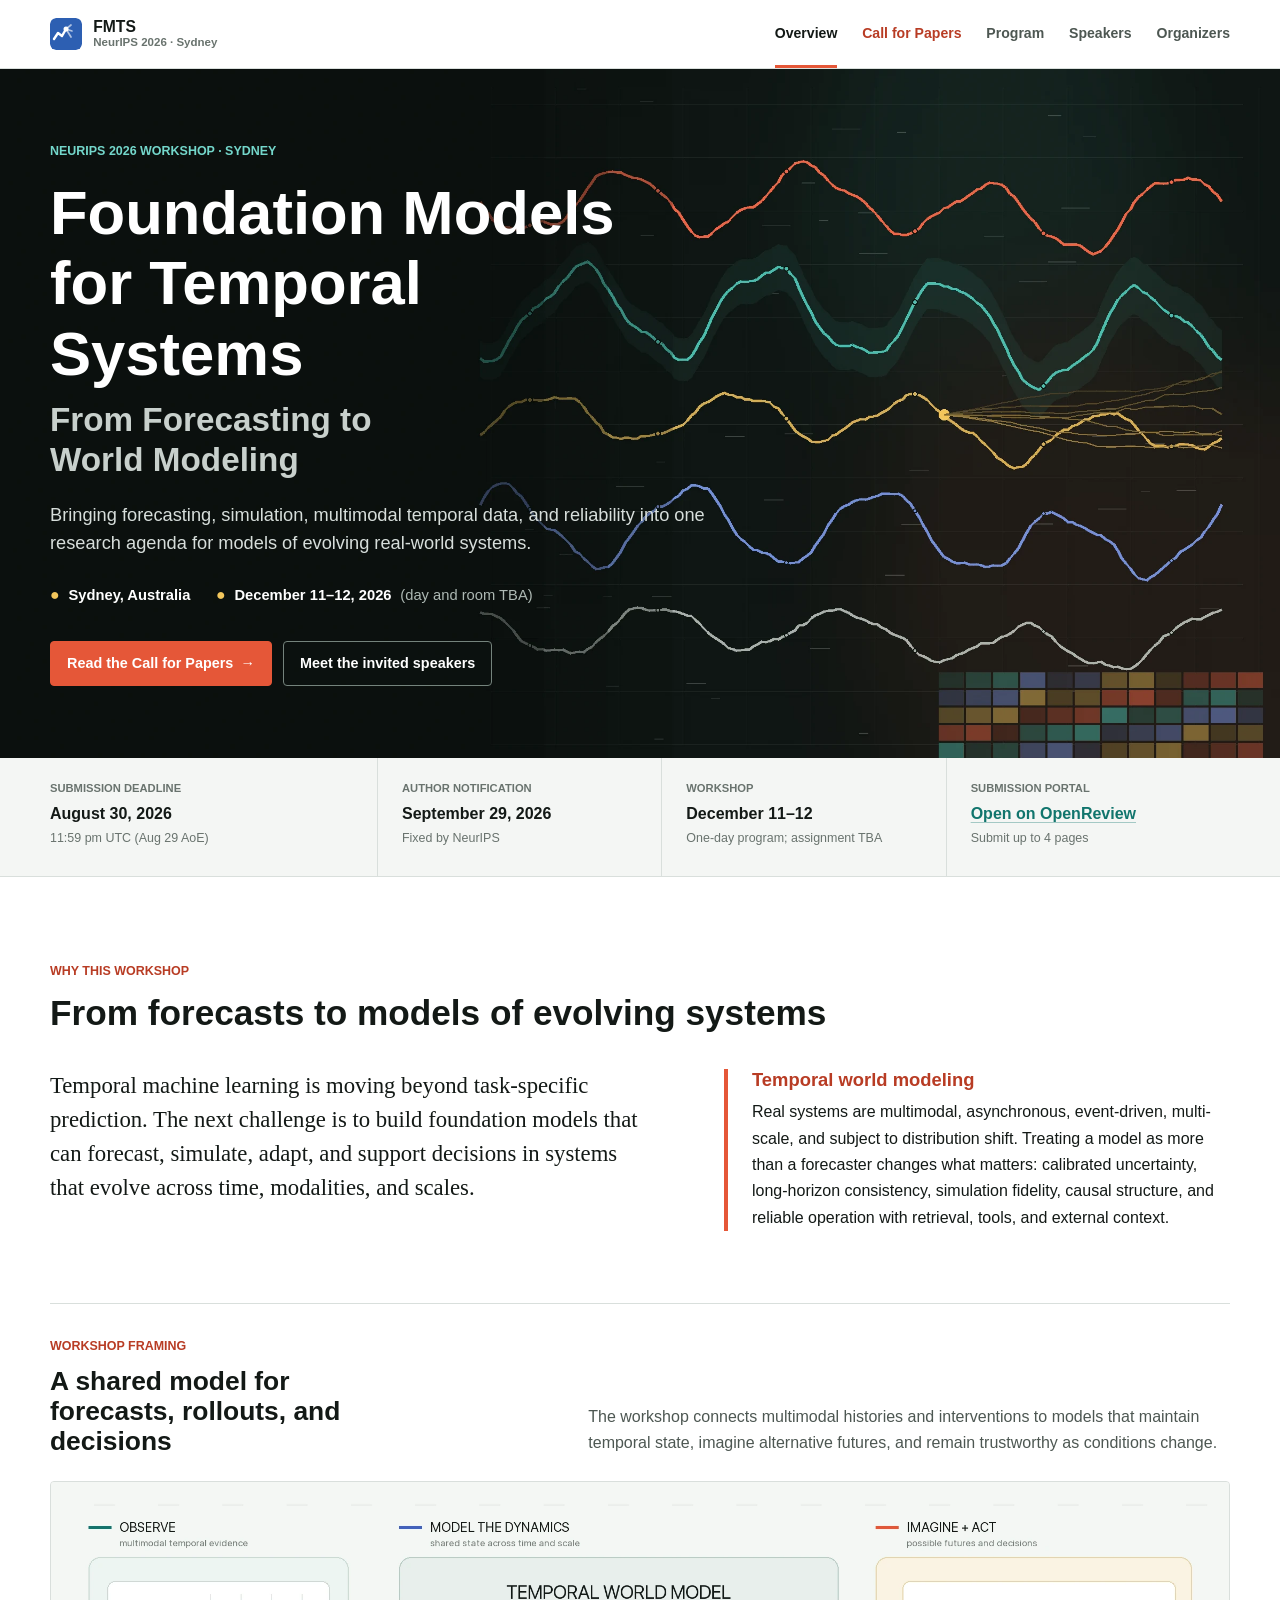
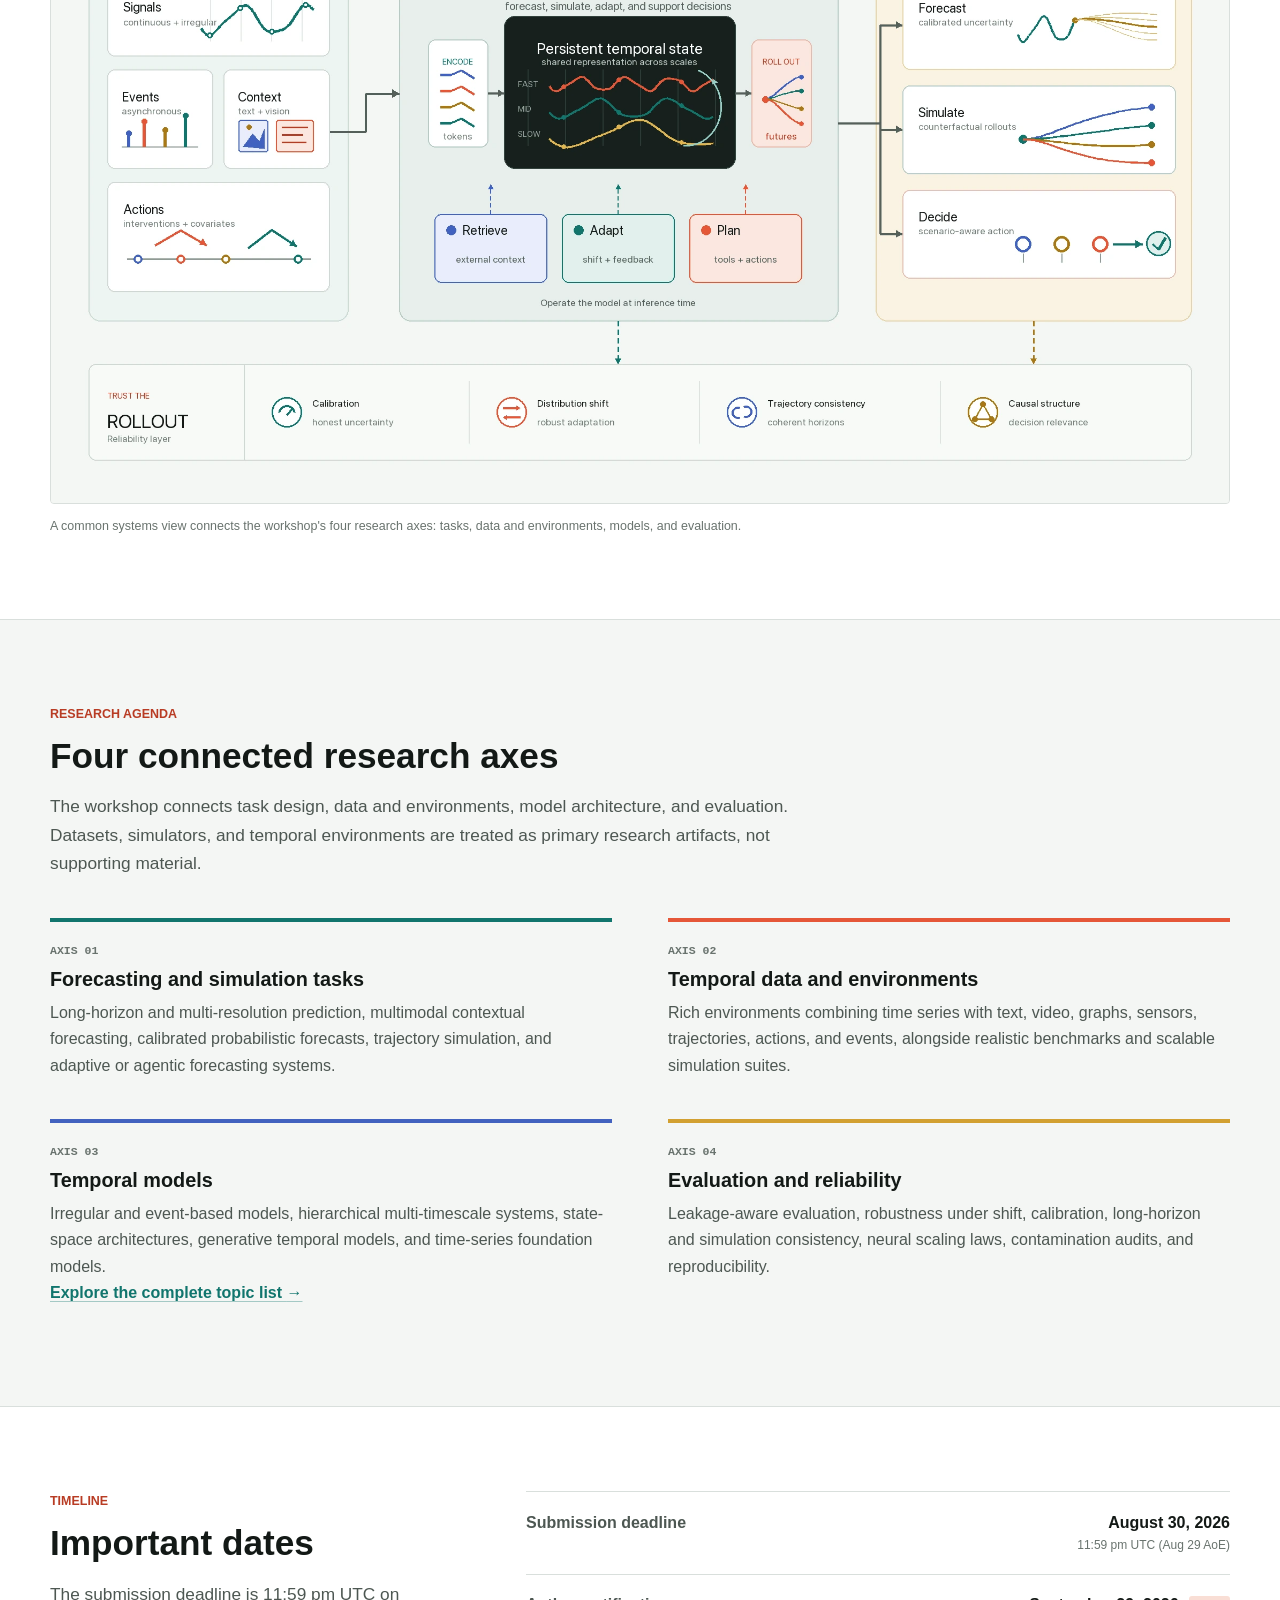
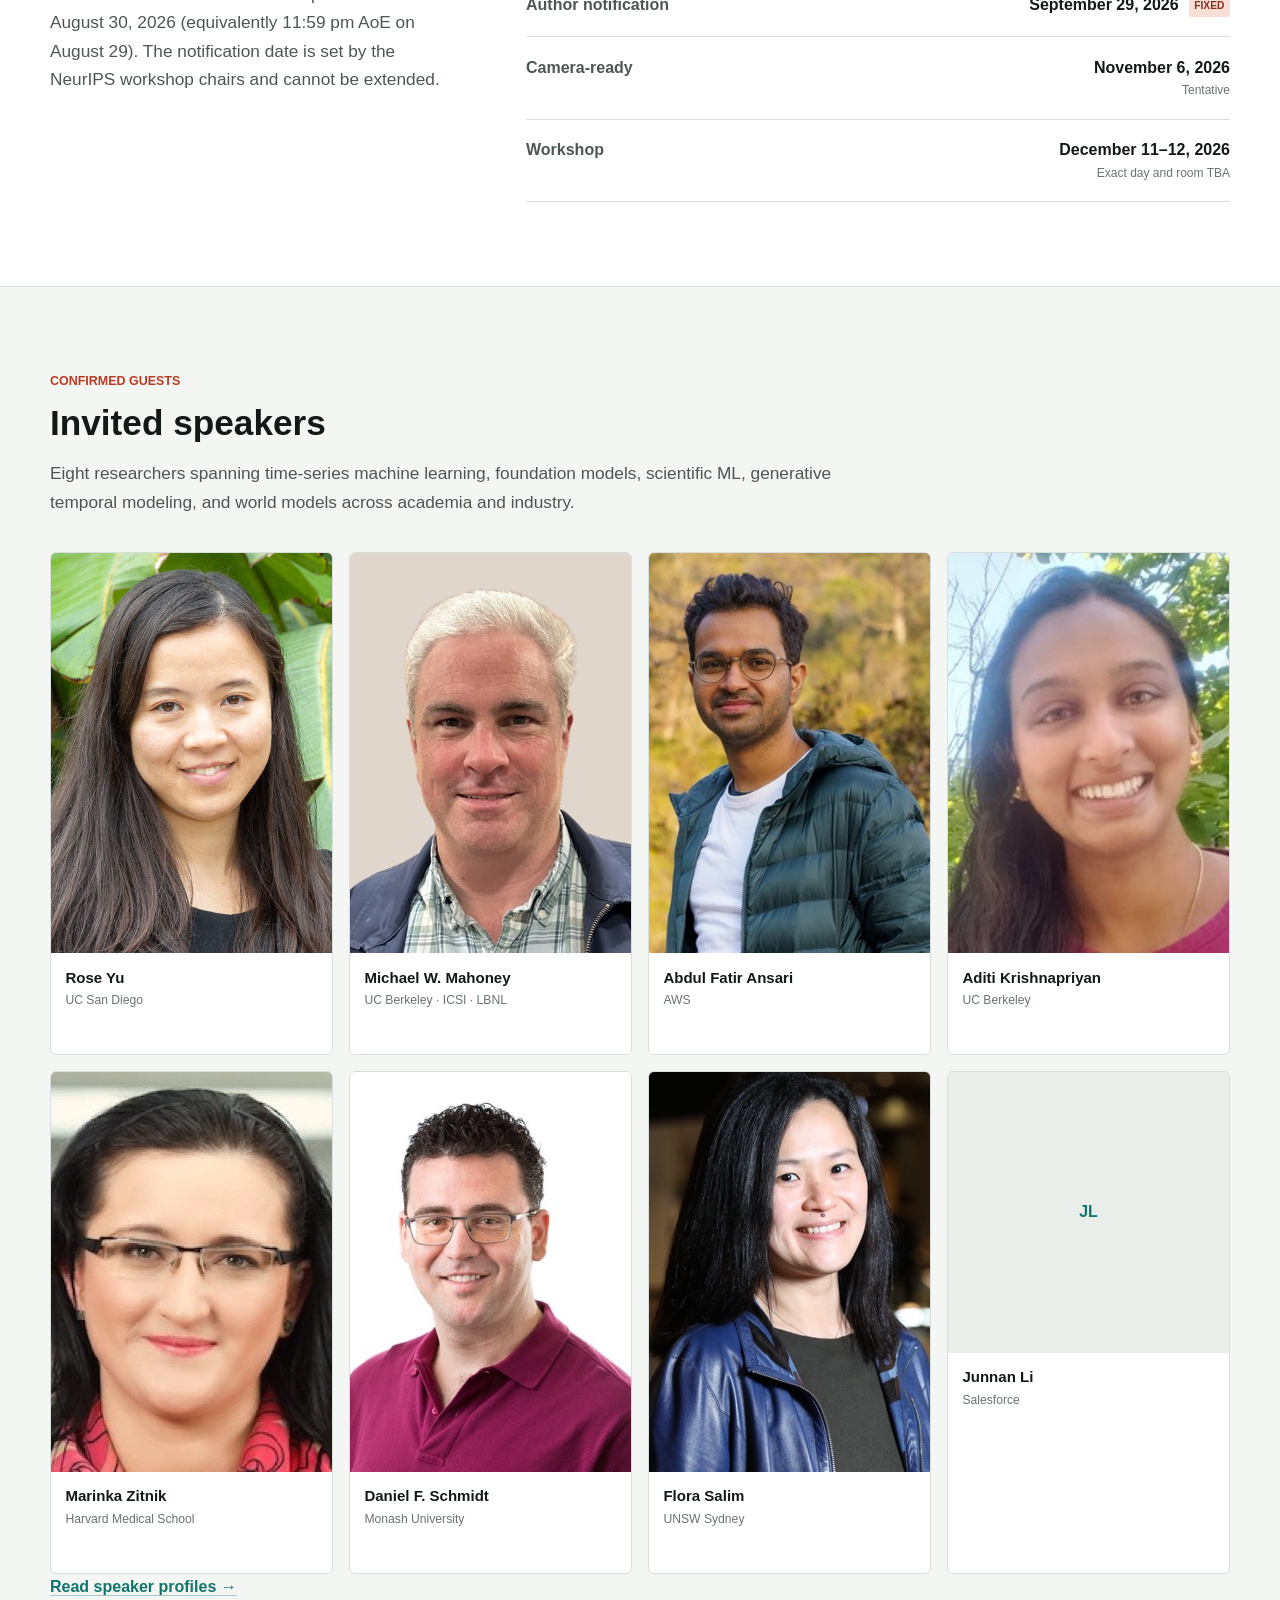
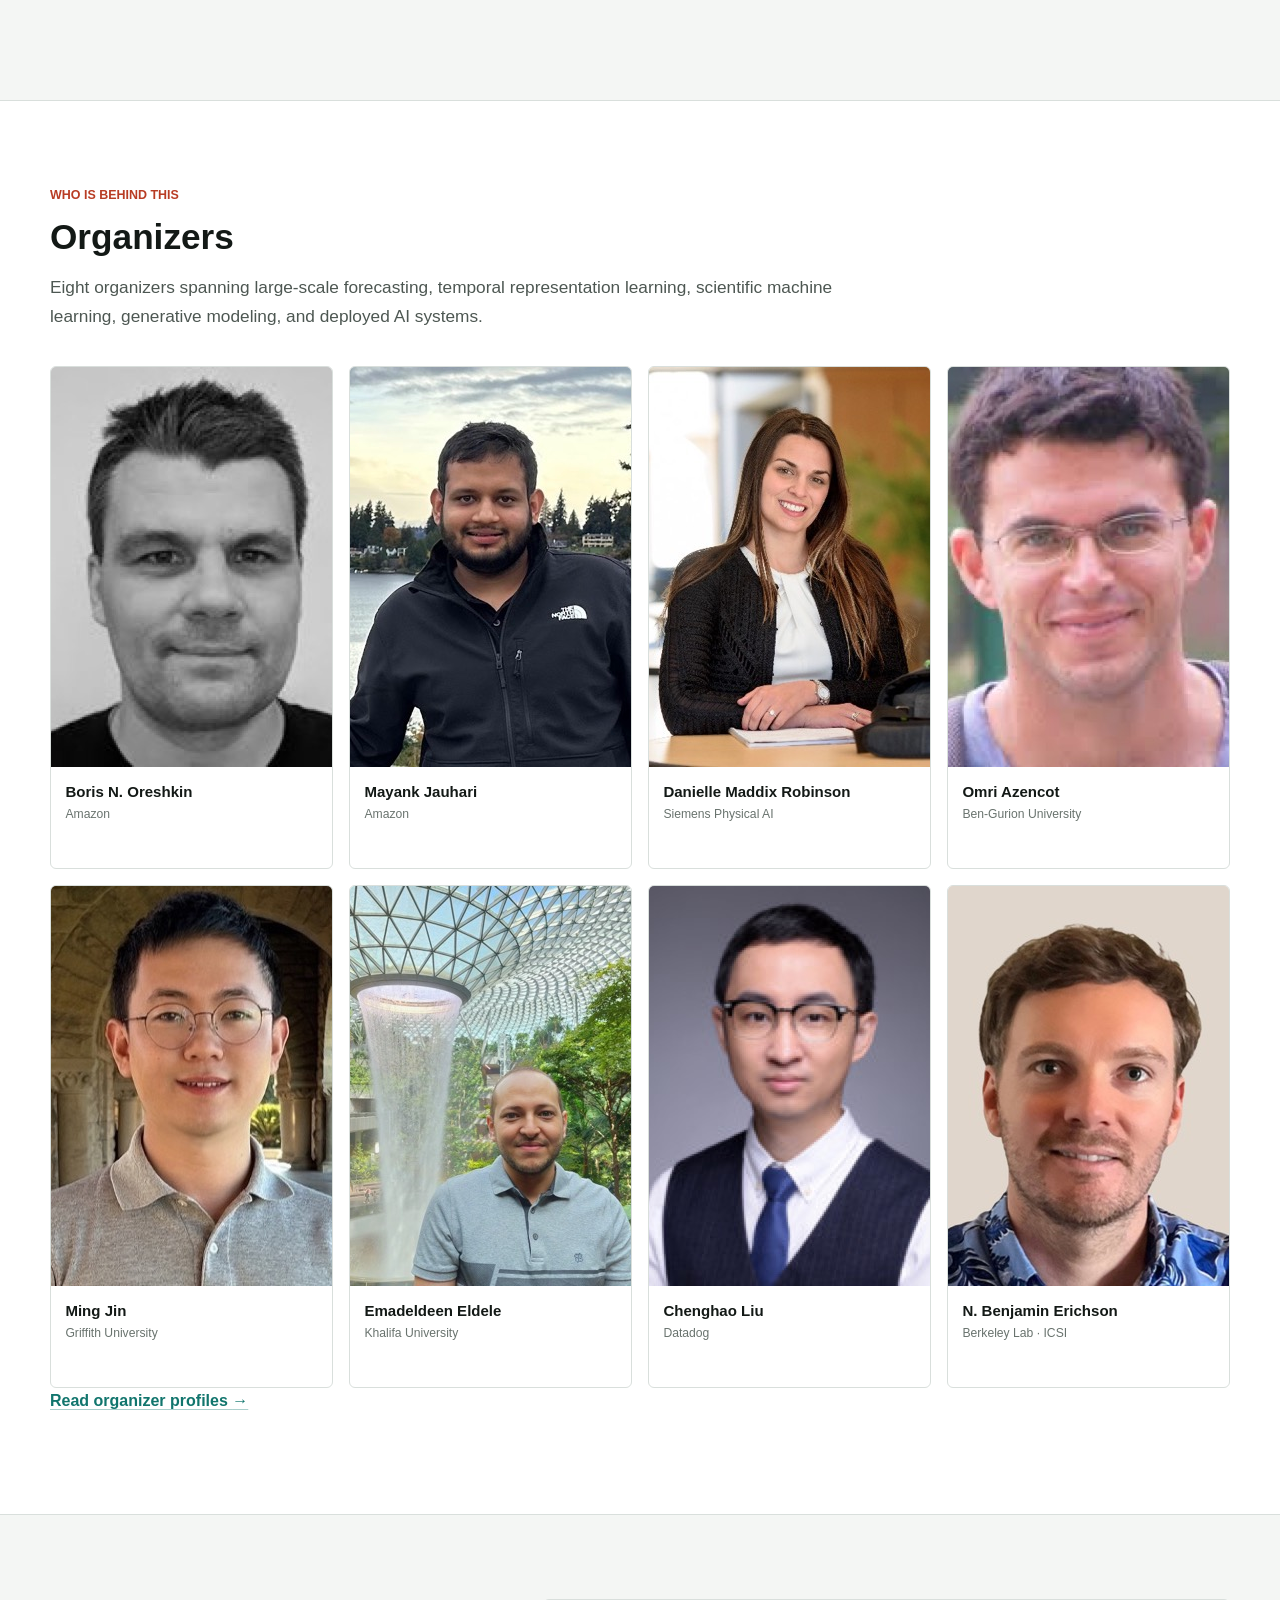
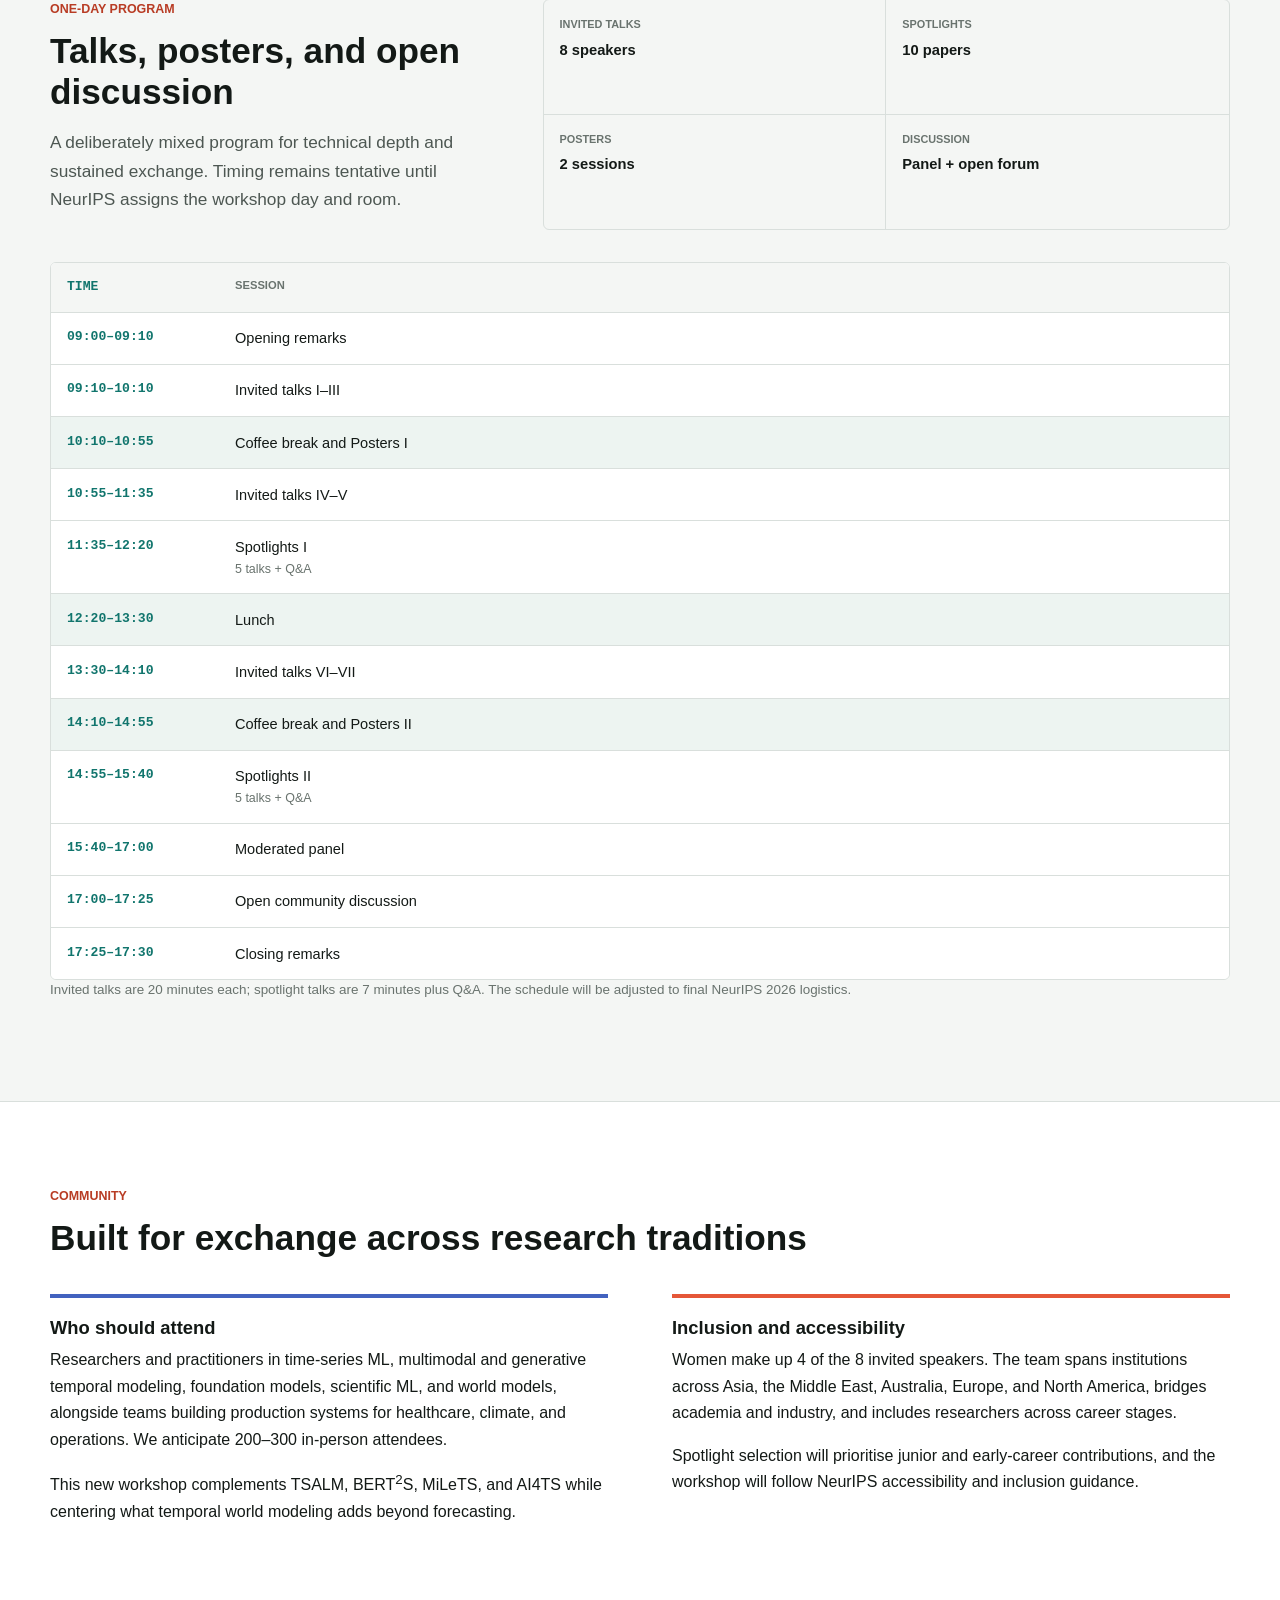
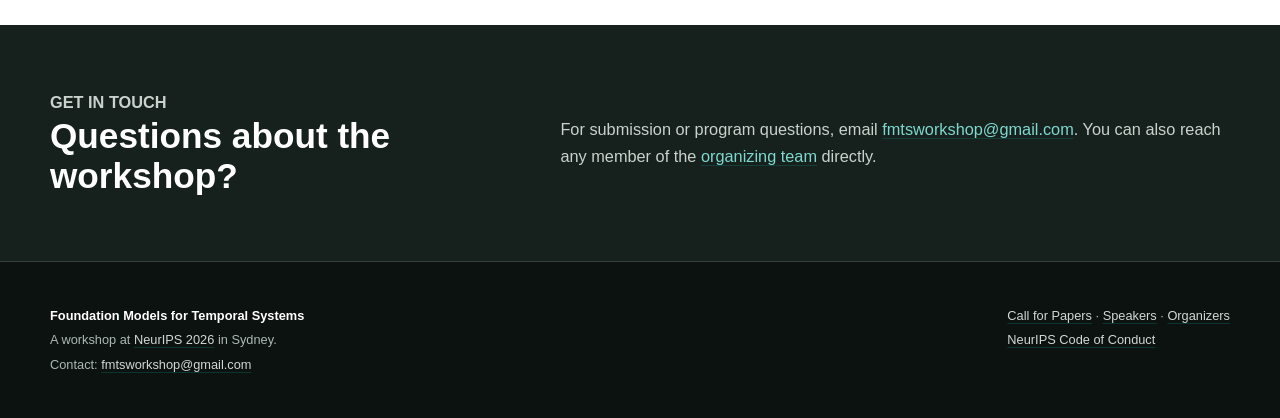
==== commit 45c17f93: "Add Junnan Li as eighth invited speaker Adds Junnan Li (Senior Director, AI Research, Salesforce) to" ====
--- a/index.html
+++ b/index.html
@@ -58,8 +58,8 @@
     <div class="wrap status-grid">
       <div class="status-item">
         <span class="status-label">Submission deadline</span>
-        <span class="status-value">August 29, 2026</span>
-        <span class="status-note">11:59 pm Anywhere on Earth</span>
+        <span class="status-value">August 30, 2026</span>
+        <span class="status-note">11:59 pm UTC (Aug 29 AoE)</span>
       </div>
       <div class="status-item">
         <span class="status-label">Author notification</span>
@@ -73,8 +73,8 @@
       </div>
       <div class="status-item">
         <span class="status-label">Submission portal</span>
-        <span class="status-value status-open"><a href="https://openreview.net/group?id=NeurIPS.cc/2026/Workshop/FMTS">OpenReview venue</a></span>
-        <span class="status-note">Submission form opens soon</span>
+        <span class="status-value status-open"><a href="https://openreview.net/group?id=NeurIPS.cc/2026/Workshop/FMTS">Open on OpenReview</a></span>
+        <span class="status-note">Submit up to 4 pages</span>
       </div>
     </div>
   </div>
@@ -152,13 +152,13 @@
         <div>
           <p class="section-kicker">Timeline</p>
           <h2>Important dates</h2>
-          <p class="section-intro">All submission deadlines are at 11:59 pm AoE. The notification date is set by the NeurIPS workshop chairs and cannot be extended.</p>
+          <p class="section-intro">The submission deadline is 11:59 pm UTC on August 30, 2026 (equivalently 11:59 pm AoE on August 29). The notification date is set by the NeurIPS workshop chairs and cannot be extended.</p>
         </div>
         <div>
           <ul class="date-list">
             <li>
               <span class="date-label">Submission deadline</span>
-              <span class="date-value">August 29, 2026<span class="date-note">11:59 pm AoE</span></span>
+              <span class="date-value">August 30, 2026<span class="date-note">11:59 pm UTC (Aug 29 AoE)</span></span>
             </li>
             <li>
               <span class="date-label">Author notification</span>
@@ -182,7 +182,7 @@
         <div class="section-head">
           <p class="section-kicker">Confirmed guests</p>
           <h2>Invited speakers</h2>
-          <p class="section-intro">Seven researchers spanning time-series machine learning, foundation models, scientific ML, generative temporal modeling, and world models across academia and industry.</p>
+          <p class="section-intro">Eight researchers spanning time-series machine learning, foundation models, scientific ML, generative temporal modeling, and world models across academia and industry.</p>
         </div>
 
         <div class="speaker-grid">
@@ -213,6 +213,10 @@
           <figure class="speaker-tile">
             <img class="portrait" src="assets/img/people/flora-salim.jpg" alt="Flora Salim" data-name="Flora Salim" loading="lazy" width="400" height="400">
             <figcaption><a href="speakers.html"><span class="speaker-name">Flora Salim</span><span class="speaker-affil">UNSW Sydney</span></a></figcaption>
+          </figure>
+          <figure class="speaker-tile">
+            <img class="portrait" src="assets/img/people/junnan-li.jpg" alt="Junnan Li" data-name="Junnan Li" loading="lazy" width="400" height="400">
+            <figcaption><a href="speakers.html"><span class="speaker-name">Junnan Li</span><span class="speaker-affil">Salesforce</span></a></figcaption>
           </figure>
         </div>
         <p><a class="text-link" href="speakers.html">Read speaker profiles <span aria-hidden="true">→</span></a></p>
@@ -274,7 +278,7 @@
             <p class="section-intro">A deliberately mixed program for technical depth and sustained exchange. Timing remains tentative until NeurIPS assigns the workshop day and room.</p>
           </div>
           <dl class="program-facts">
-            <div><dt>Invited talks</dt><dd>7 speakers</dd></div>
+            <div><dt>Invited talks</dt><dd>8 speakers</dd></div>
             <div><dt>Spotlights</dt><dd>10 papers</dd></div>
             <div><dt>Posters</dt><dd>2 sessions</dd></div>
             <div><dt>Discussion</dt><dd>Panel + open forum</dd></div>
@@ -321,7 +325,7 @@
           </article>
           <article class="community-block">
             <h3>Inclusion and accessibility</h3>
-            <p>Women make up 4 of the 7 invited speakers. The team spans institutions across Asia, the Middle East, Australia, Europe, and North America, bridges academia and industry, and includes researchers across career stages.</p>
+            <p>Women make up 4 of the 8 invited speakers. The team spans institutions across Asia, the Middle East, Australia, Europe, and North America, bridges academia and industry, and includes researchers across career stages.</p>
             <p>Spotlight selection will prioritise junior and early-career contributions, and the workshop will follow NeurIPS accessibility and inclusion guidance.</p>
           </article>
         </div>
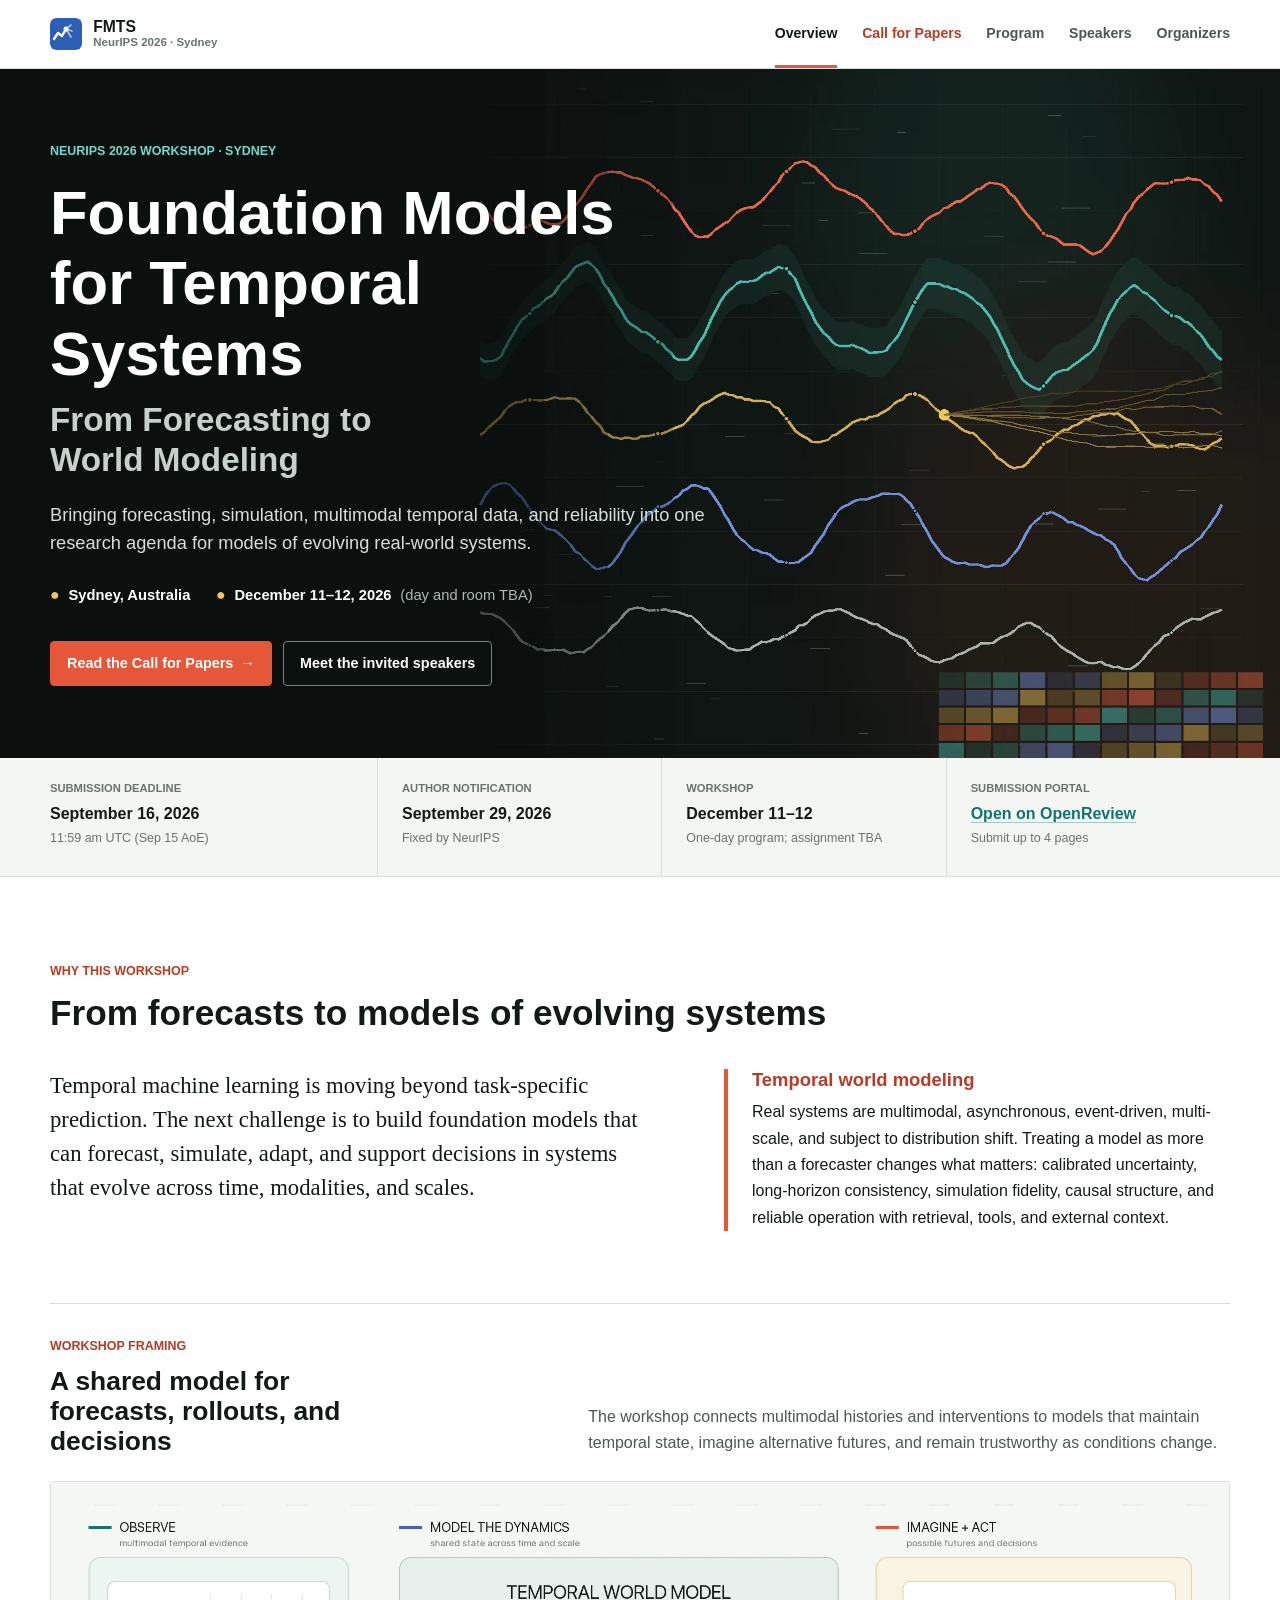
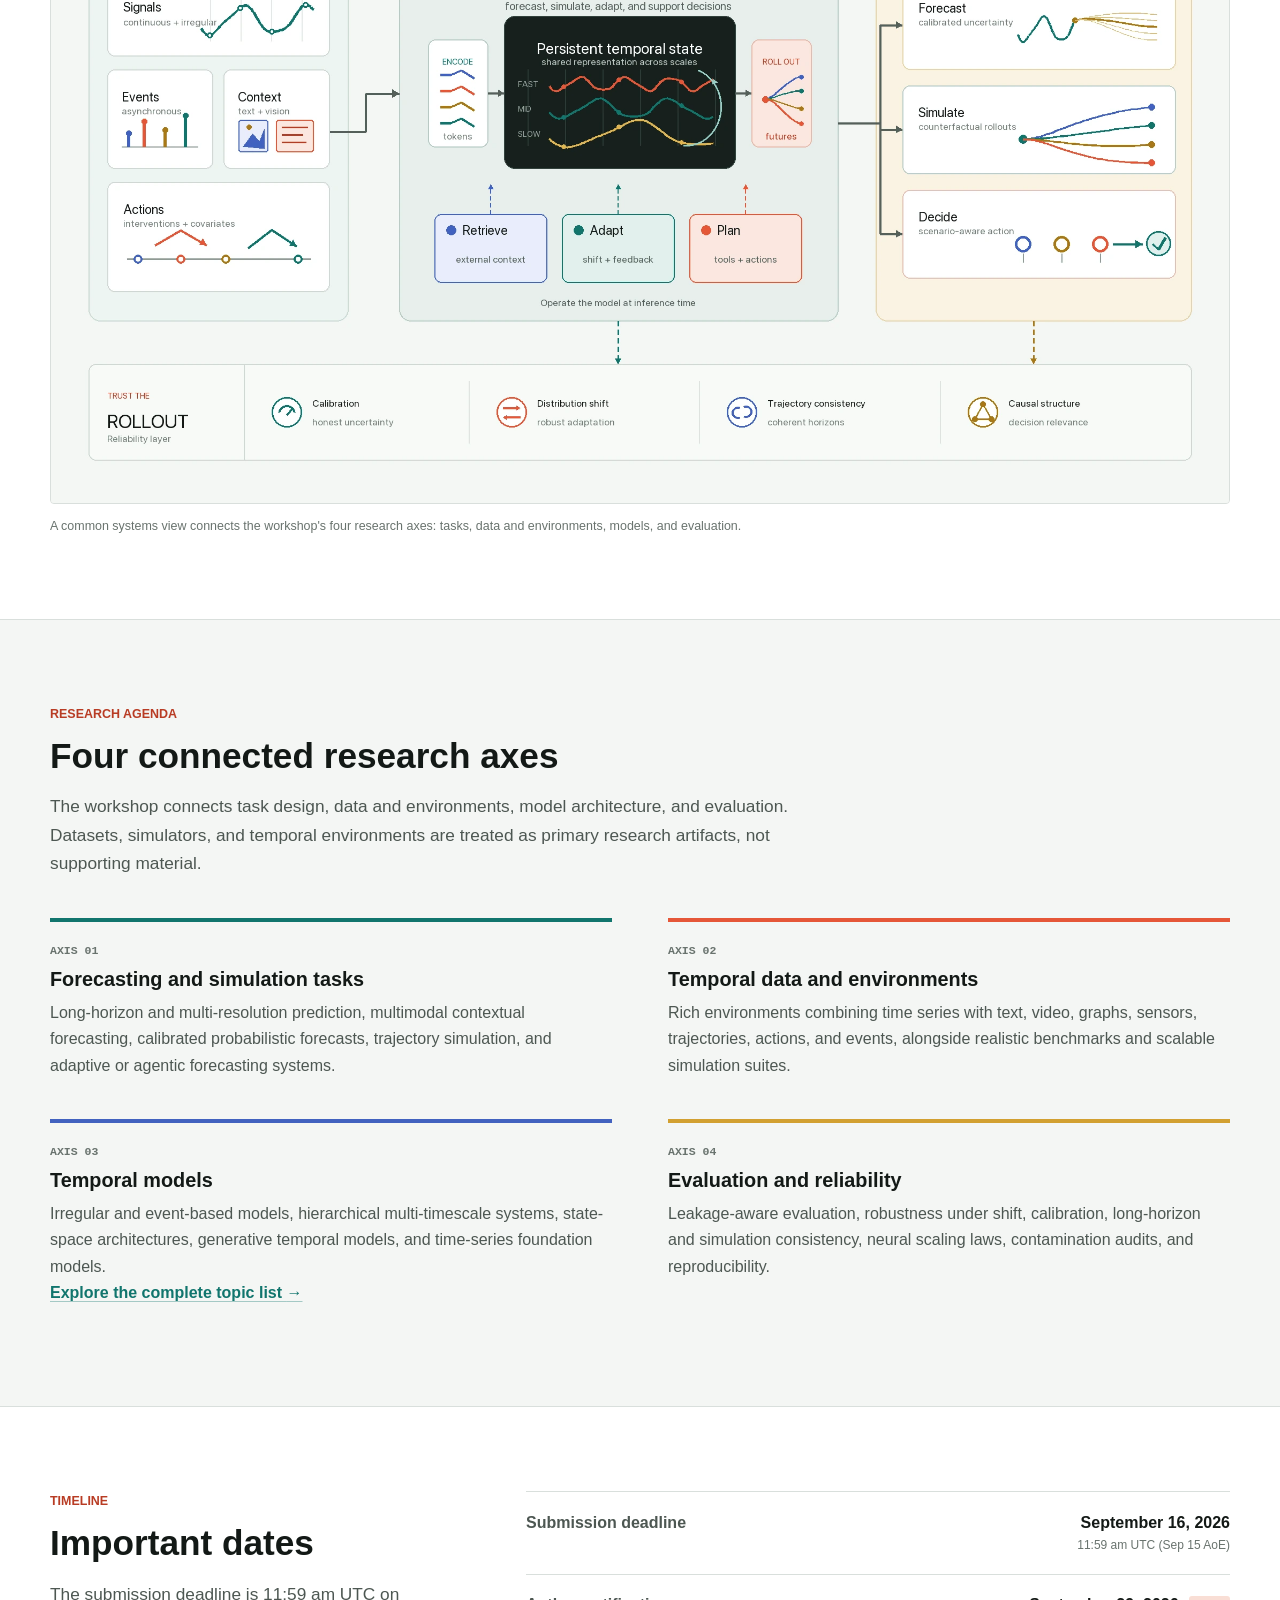
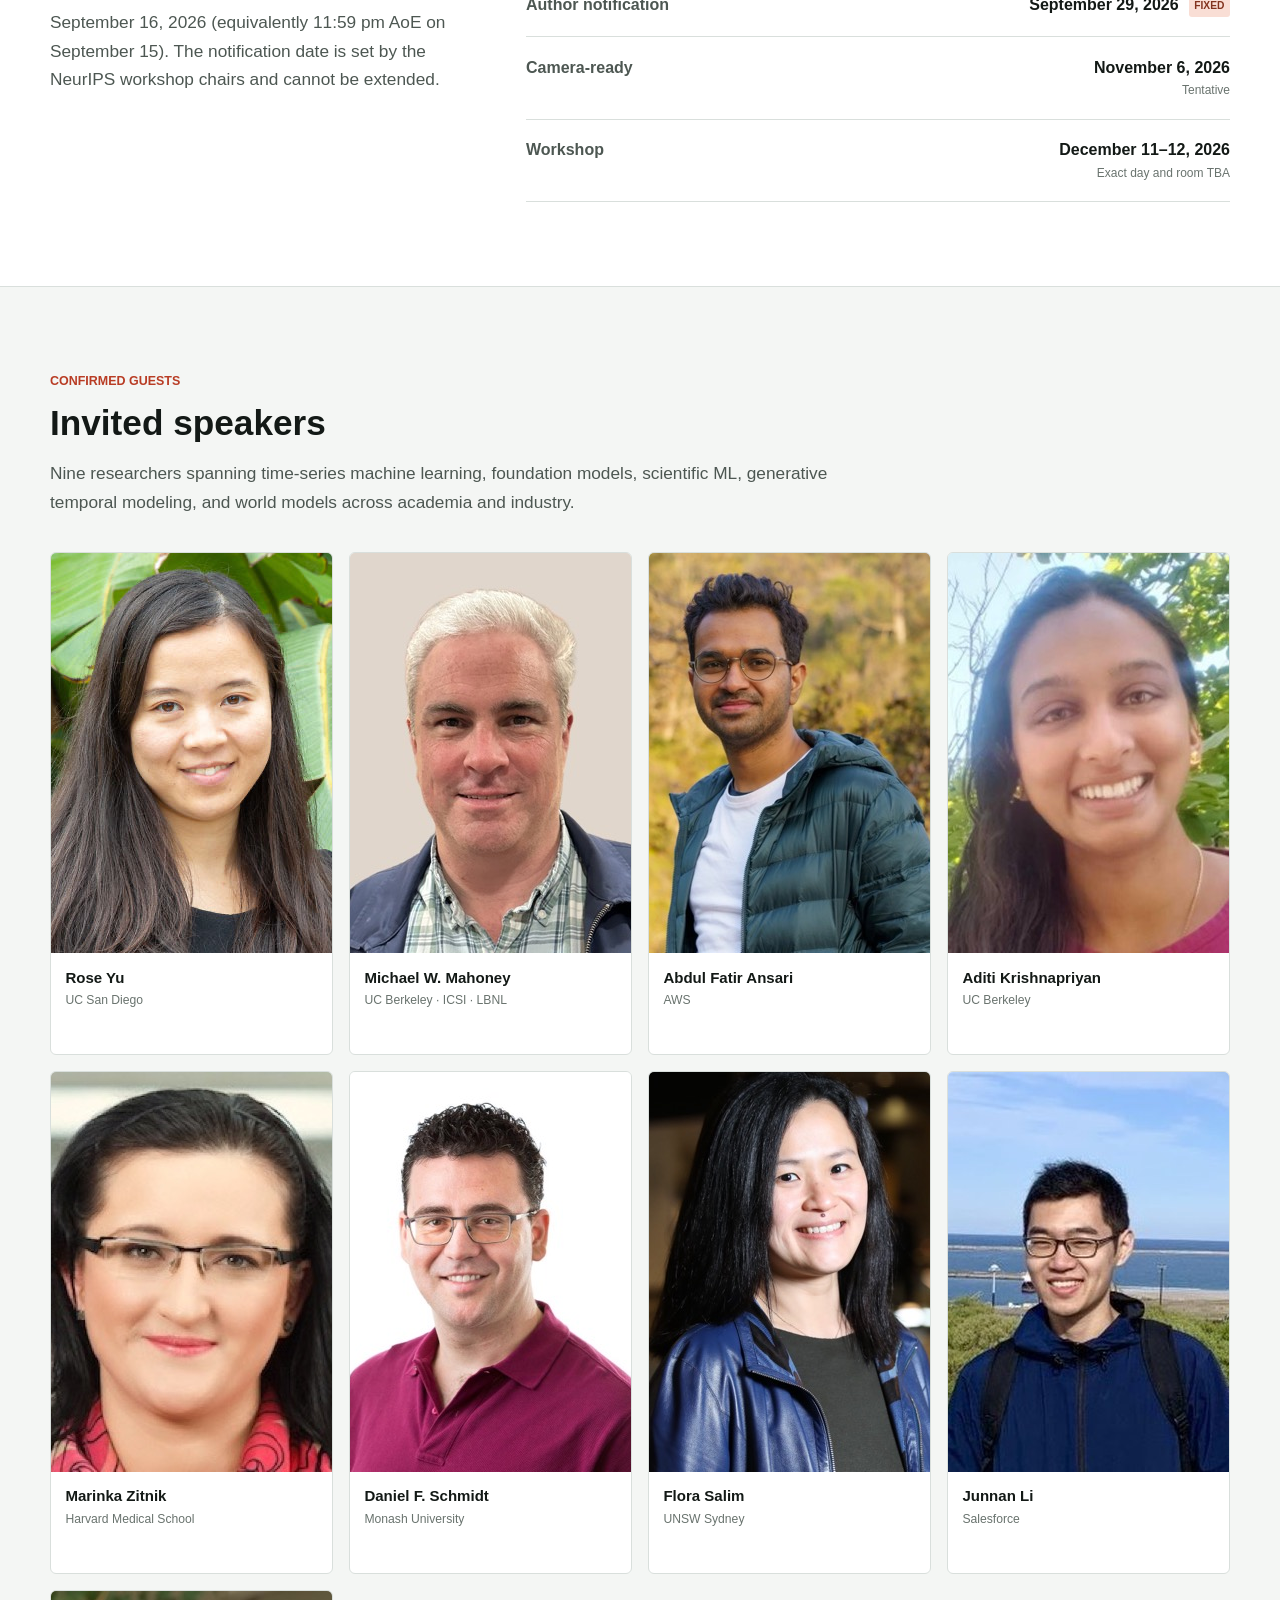
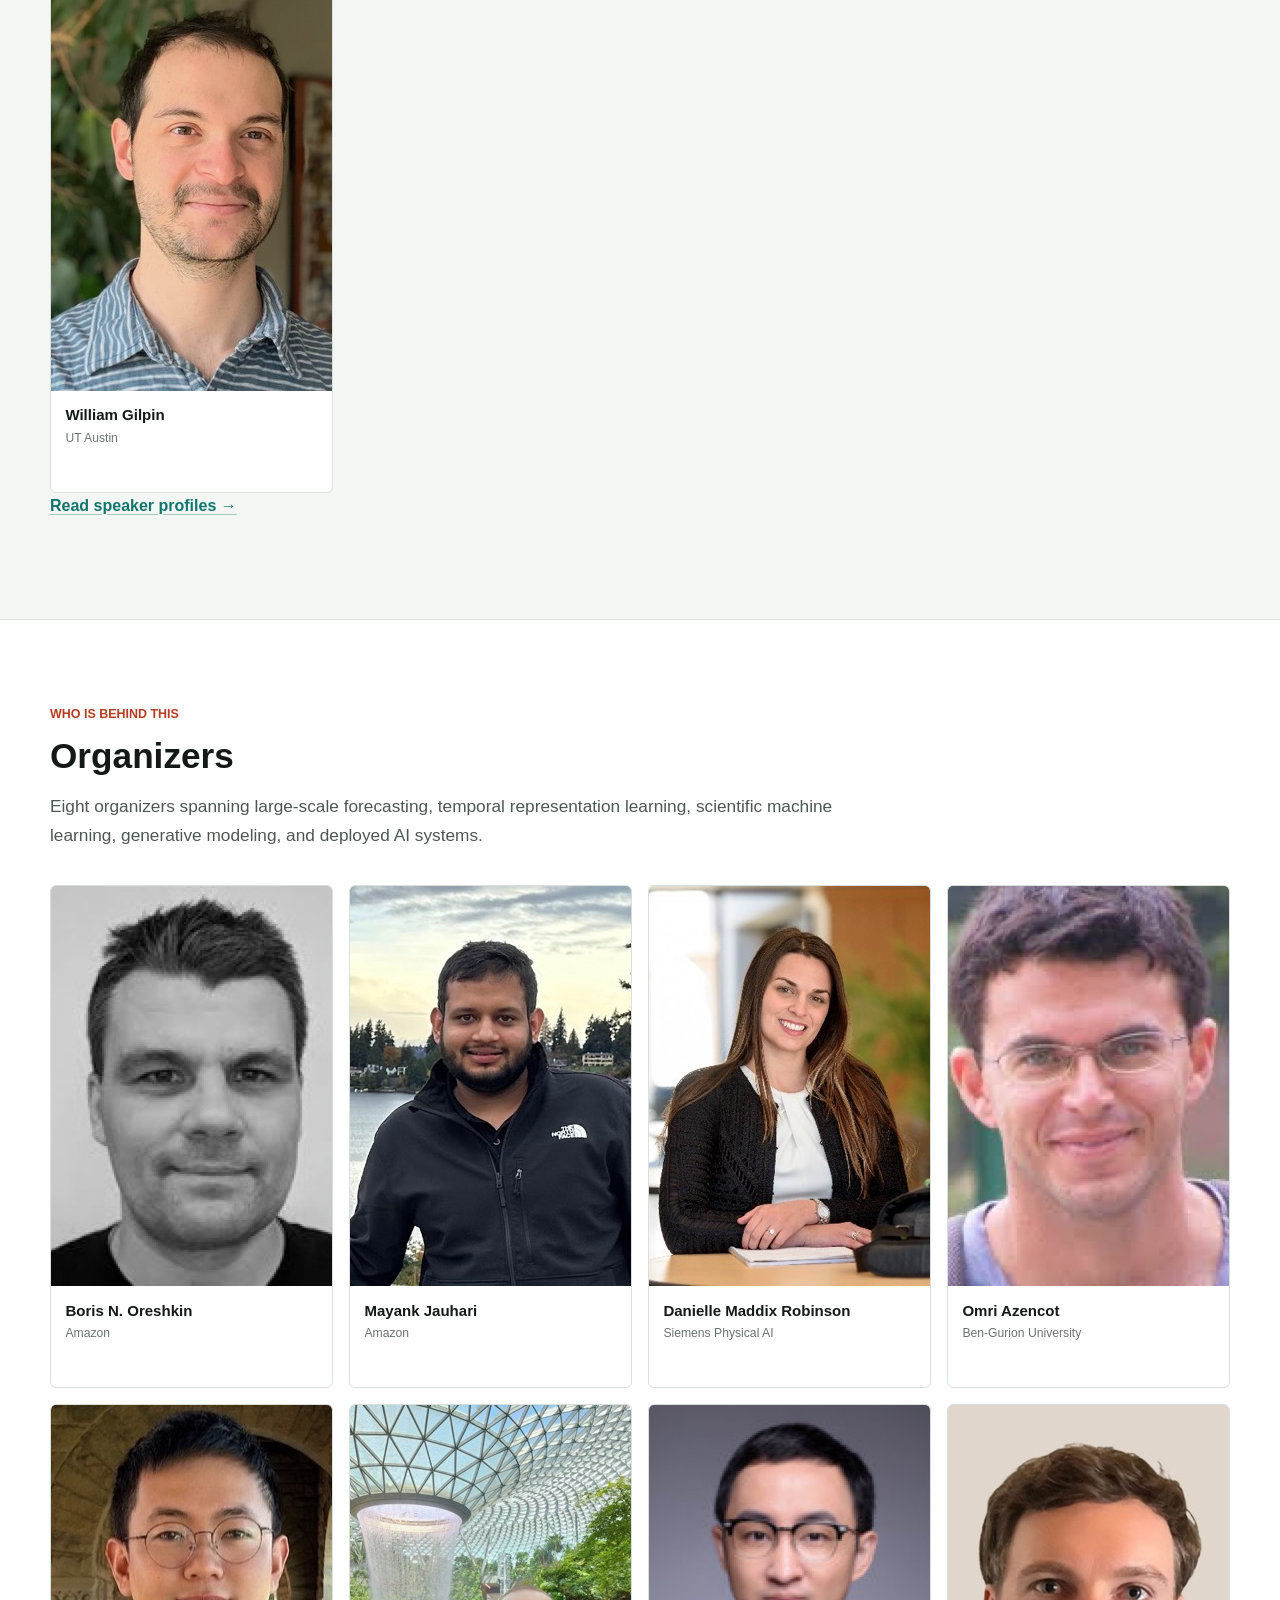
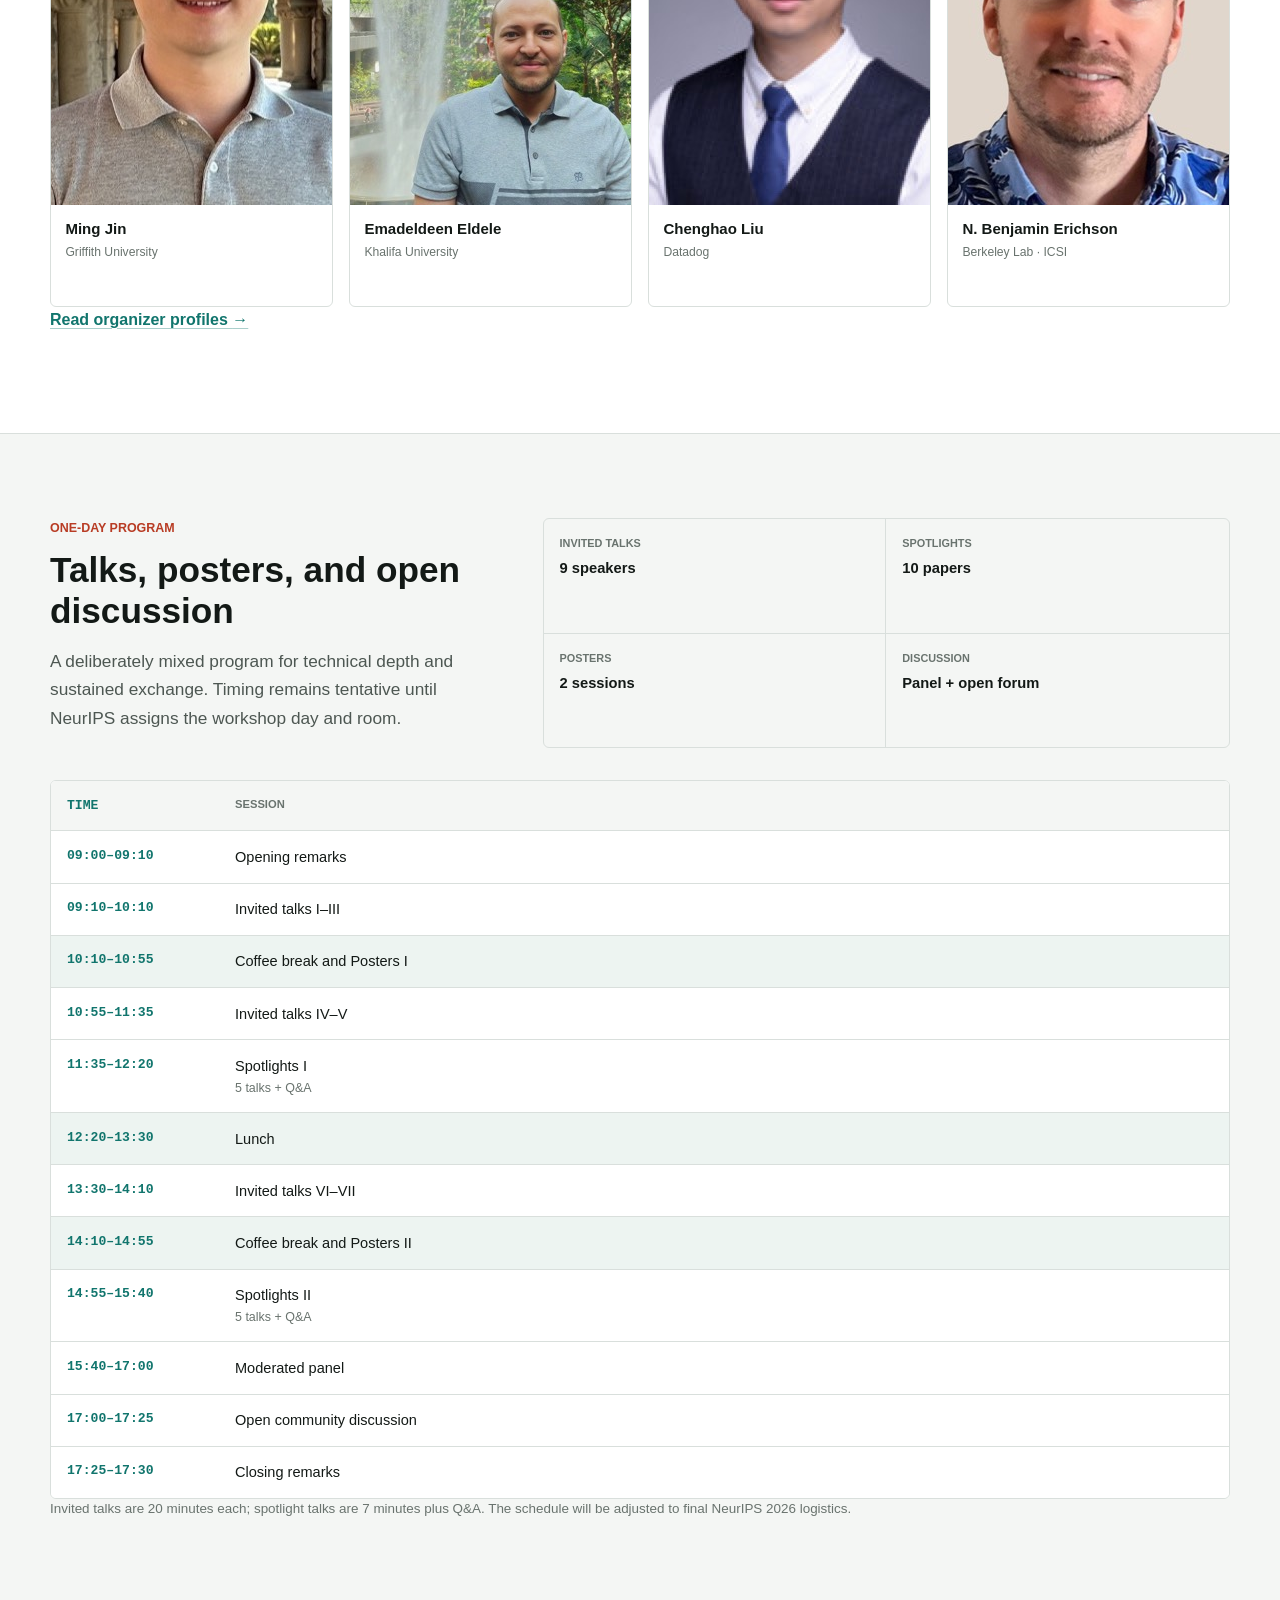
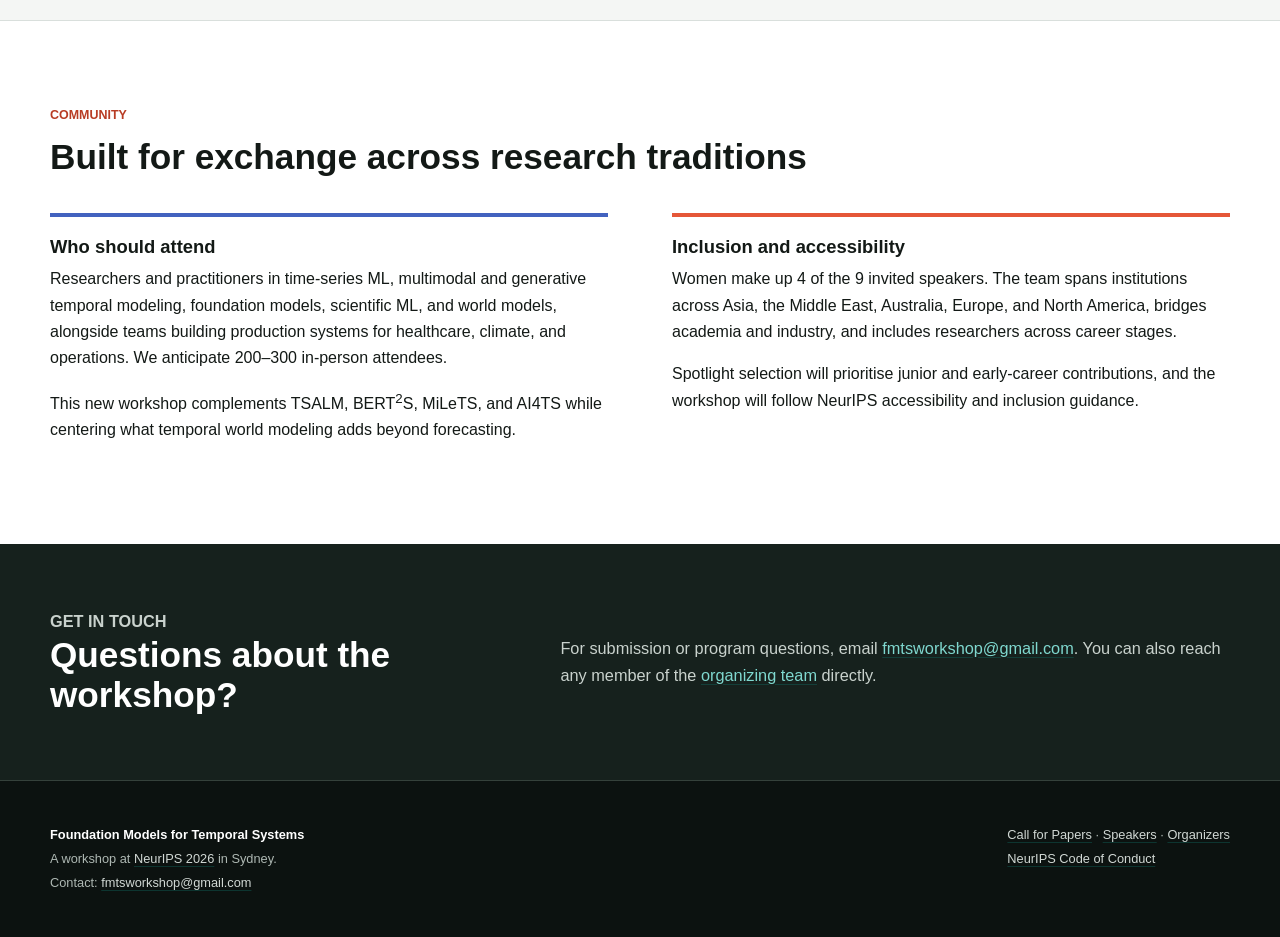
==== commit 4bbf3cad: "Add William Gilpin as ninth speaker; move deadline to September 16 Adds William Gilpin (Assistant Pr" ====
--- a/index.html
+++ b/index.html
@@ -58,8 +58,8 @@
     <div class="wrap status-grid">
       <div class="status-item">
         <span class="status-label">Submission deadline</span>
-        <span class="status-value">August 30, 2026</span>
-        <span class="status-note">11:59 pm UTC (Aug 29 AoE)</span>
+        <span class="status-value">September 16, 2026</span>
+        <span class="status-note">11:59 am UTC (Sep 15 AoE)</span>
       </div>
       <div class="status-item">
         <span class="status-label">Author notification</span>
@@ -152,13 +152,13 @@
         <div>
           <p class="section-kicker">Timeline</p>
           <h2>Important dates</h2>
-          <p class="section-intro">The submission deadline is 11:59 pm UTC on August 30, 2026 (equivalently 11:59 pm AoE on August 29). The notification date is set by the NeurIPS workshop chairs and cannot be extended.</p>
+          <p class="section-intro">The submission deadline is 11:59 am UTC on September 16, 2026 (equivalently 11:59 pm AoE on September 15). The notification date is set by the NeurIPS workshop chairs and cannot be extended.</p>
         </div>
         <div>
           <ul class="date-list">
             <li>
               <span class="date-label">Submission deadline</span>
-              <span class="date-value">August 30, 2026<span class="date-note">11:59 pm UTC (Aug 29 AoE)</span></span>
+              <span class="date-value">September 16, 2026<span class="date-note">11:59 am UTC (Sep 15 AoE)</span></span>
             </li>
             <li>
               <span class="date-label">Author notification</span>
@@ -182,7 +182,7 @@
         <div class="section-head">
           <p class="section-kicker">Confirmed guests</p>
           <h2>Invited speakers</h2>
-          <p class="section-intro">Eight researchers spanning time-series machine learning, foundation models, scientific ML, generative temporal modeling, and world models across academia and industry.</p>
+          <p class="section-intro">Nine researchers spanning time-series machine learning, foundation models, scientific ML, generative temporal modeling, and world models across academia and industry.</p>
         </div>
 
         <div class="speaker-grid">
@@ -217,6 +217,10 @@
           <figure class="speaker-tile">
             <img class="portrait" src="assets/img/people/junnan-li.jpg" alt="Junnan Li" data-name="Junnan Li" loading="lazy" width="400" height="400">
             <figcaption><a href="speakers.html"><span class="speaker-name">Junnan Li</span><span class="speaker-affil">Salesforce</span></a></figcaption>
+          </figure>
+          <figure class="speaker-tile">
+            <img class="portrait" src="assets/img/people/william-gilpin.jpg" alt="William Gilpin" data-name="William Gilpin" loading="lazy" width="400" height="400">
+            <figcaption><a href="speakers.html"><span class="speaker-name">William Gilpin</span><span class="speaker-affil">UT Austin</span></a></figcaption>
           </figure>
         </div>
         <p><a class="text-link" href="speakers.html">Read speaker profiles <span aria-hidden="true">→</span></a></p>
@@ -278,7 +282,7 @@
             <p class="section-intro">A deliberately mixed program for technical depth and sustained exchange. Timing remains tentative until NeurIPS assigns the workshop day and room.</p>
           </div>
           <dl class="program-facts">
-            <div><dt>Invited talks</dt><dd>8 speakers</dd></div>
+            <div><dt>Invited talks</dt><dd>9 speakers</dd></div>
             <div><dt>Spotlights</dt><dd>10 papers</dd></div>
             <div><dt>Posters</dt><dd>2 sessions</dd></div>
             <div><dt>Discussion</dt><dd>Panel + open forum</dd></div>
@@ -325,7 +329,7 @@
           </article>
           <article class="community-block">
             <h3>Inclusion and accessibility</h3>
-            <p>Women make up 4 of the 8 invited speakers. The team spans institutions across Asia, the Middle East, Australia, Europe, and North America, bridges academia and industry, and includes researchers across career stages.</p>
+            <p>Women make up 4 of the 9 invited speakers. The team spans institutions across Asia, the Middle East, Australia, Europe, and North America, bridges academia and industry, and includes researchers across career stages.</p>
             <p>Spotlight selection will prioritise junior and early-career contributions, and the workshop will follow NeurIPS accessibility and inclusion guidance.</p>
           </article>
         </div>
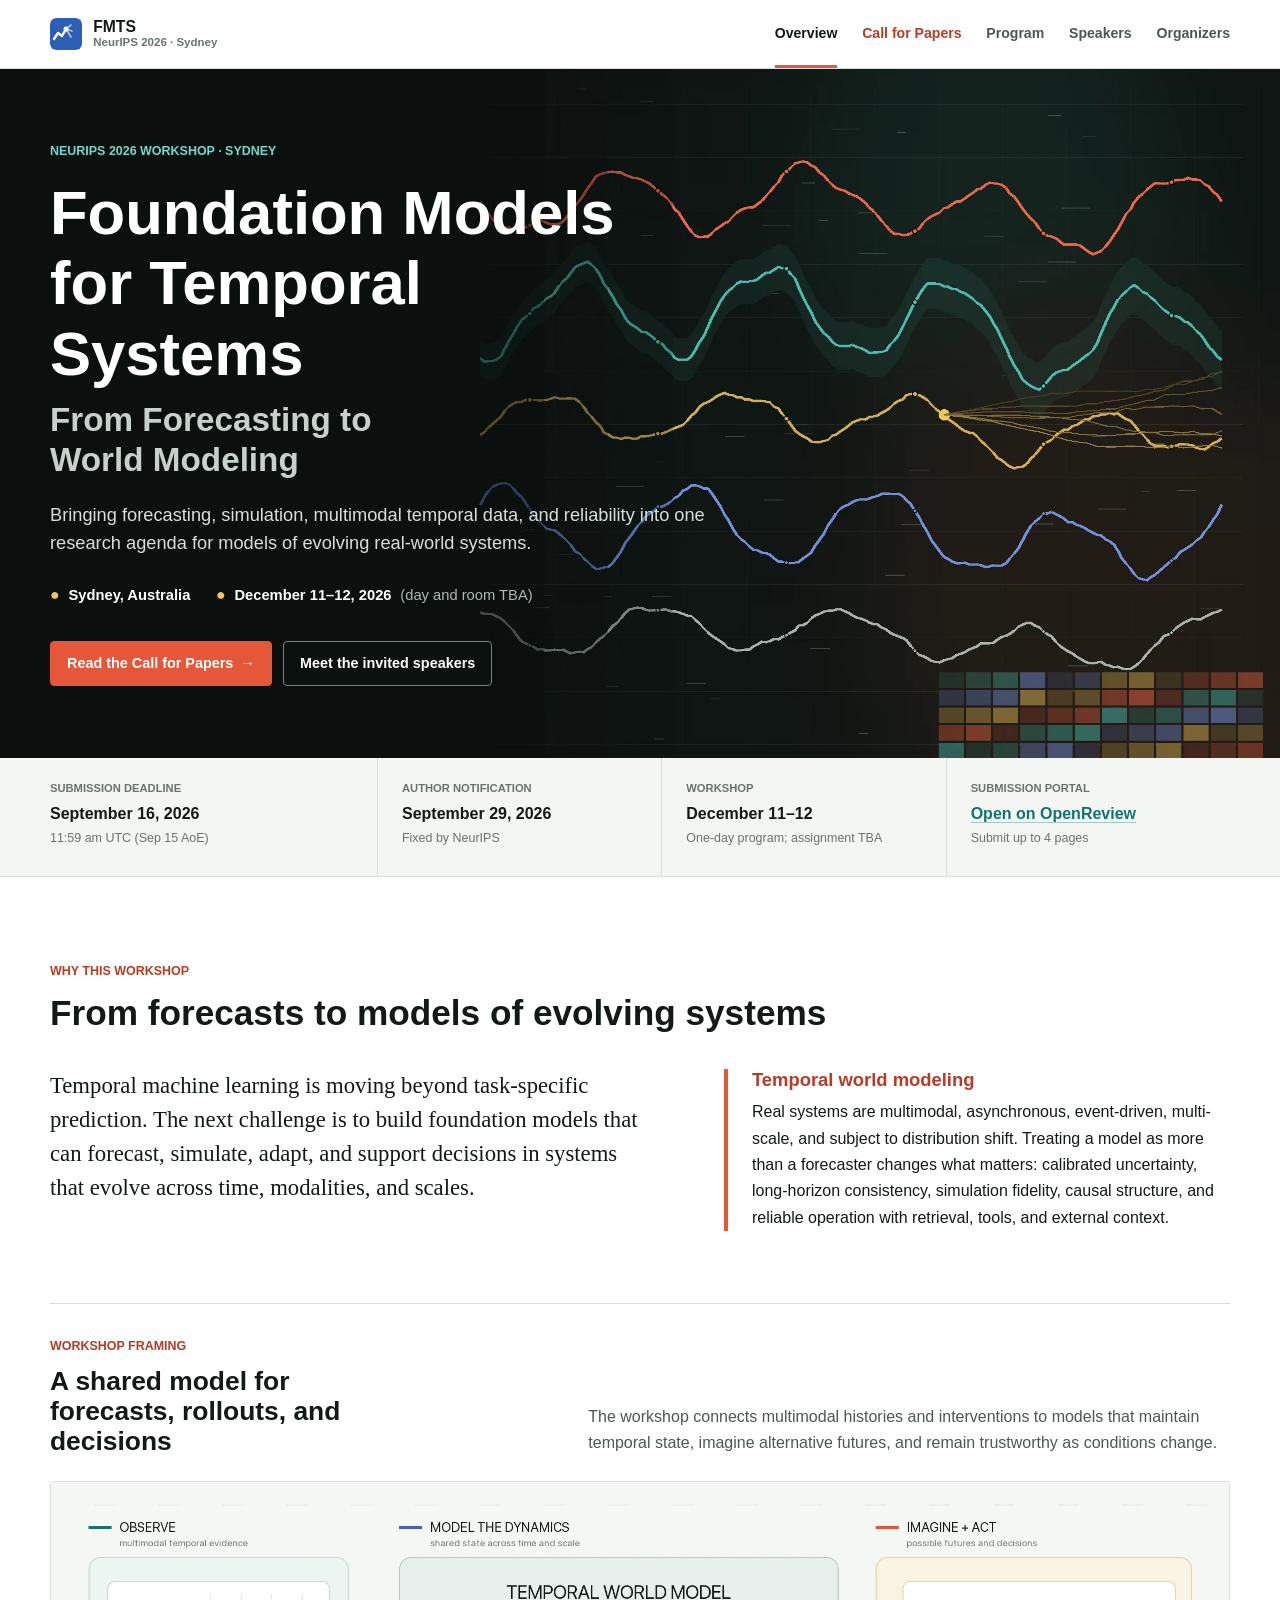
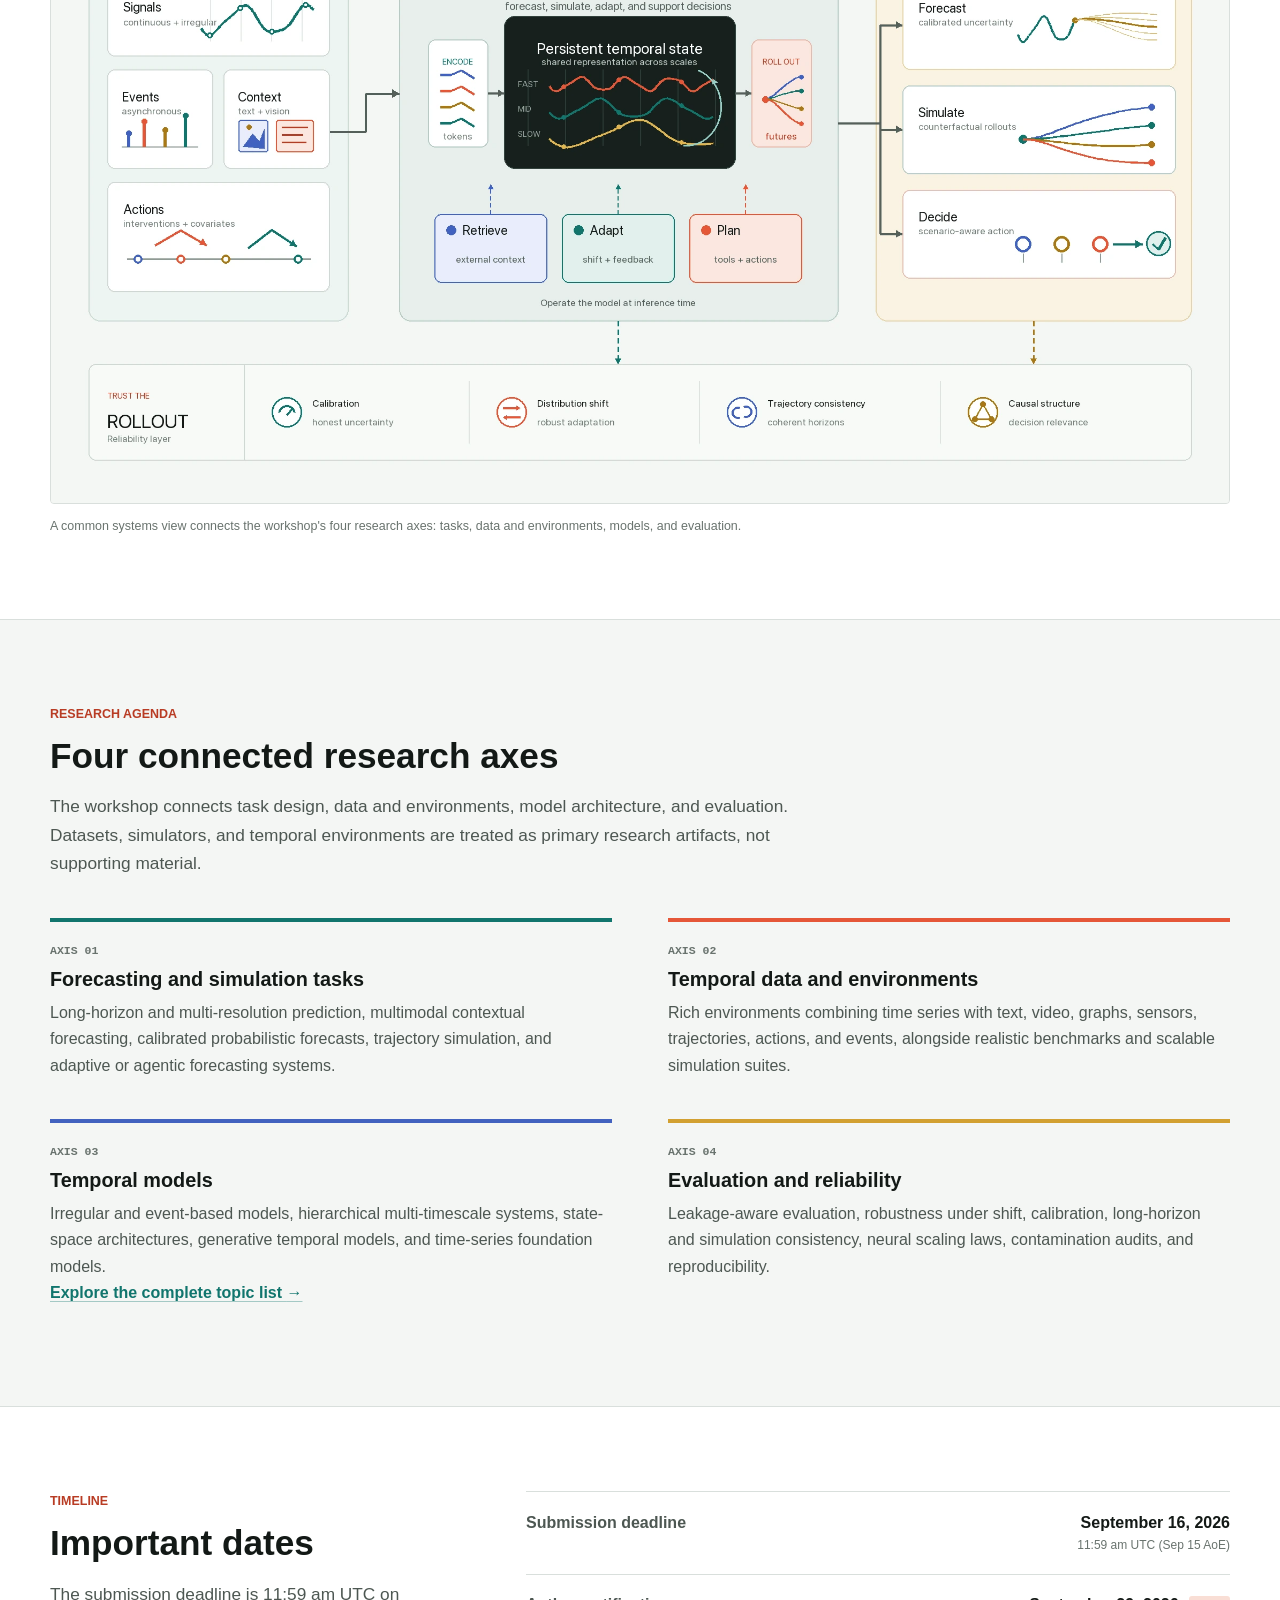
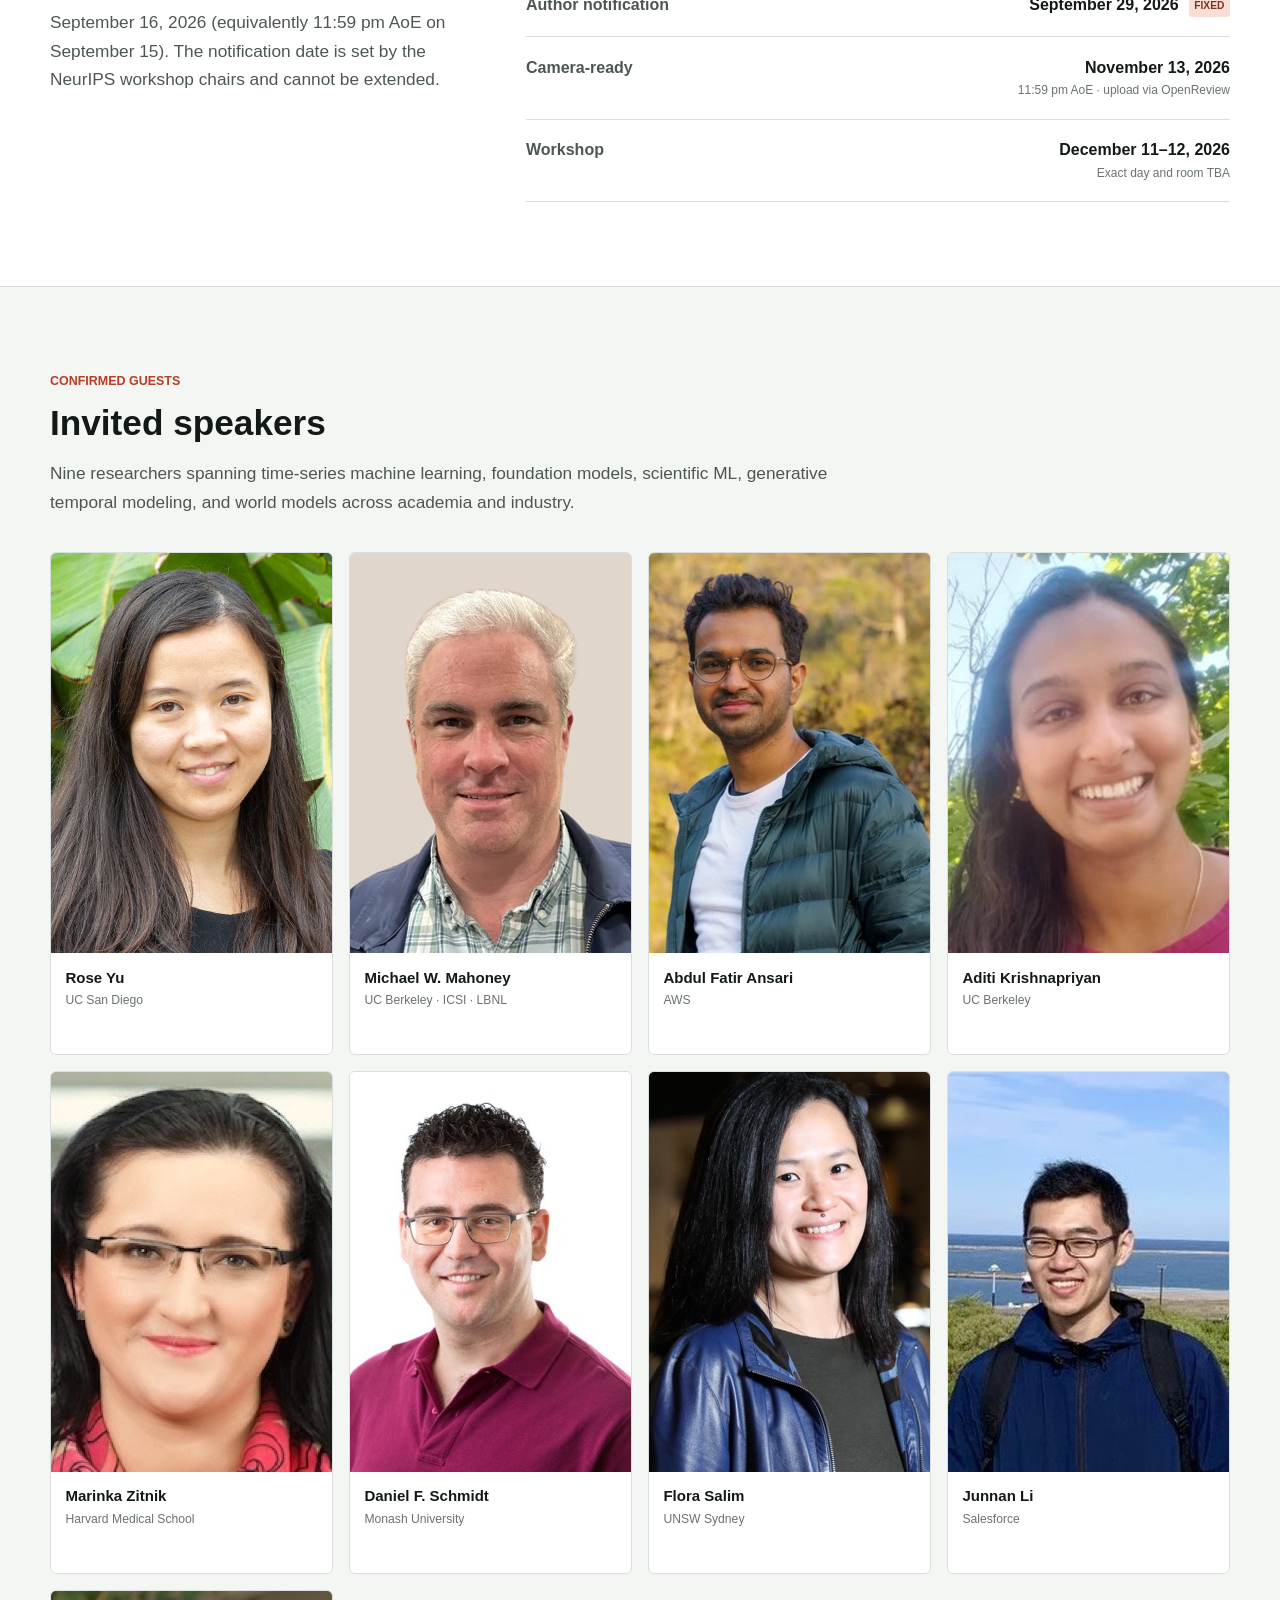
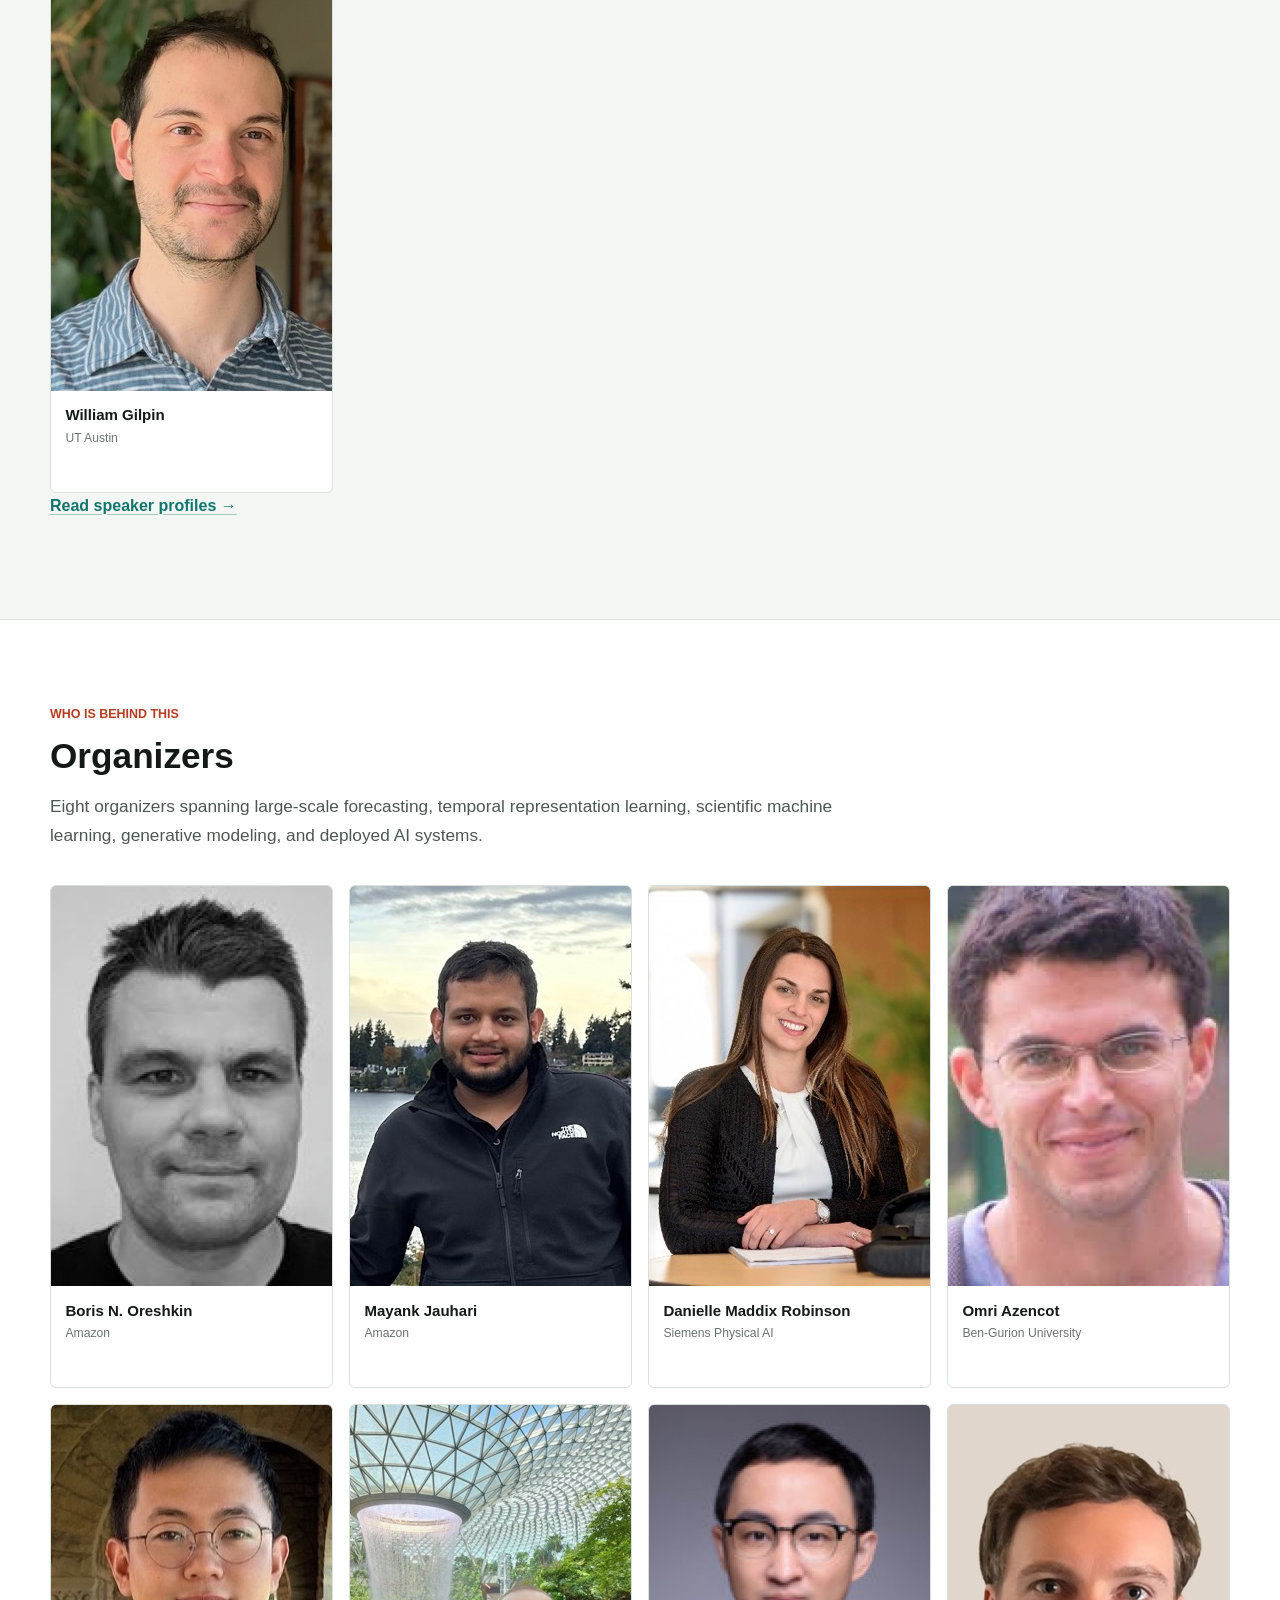
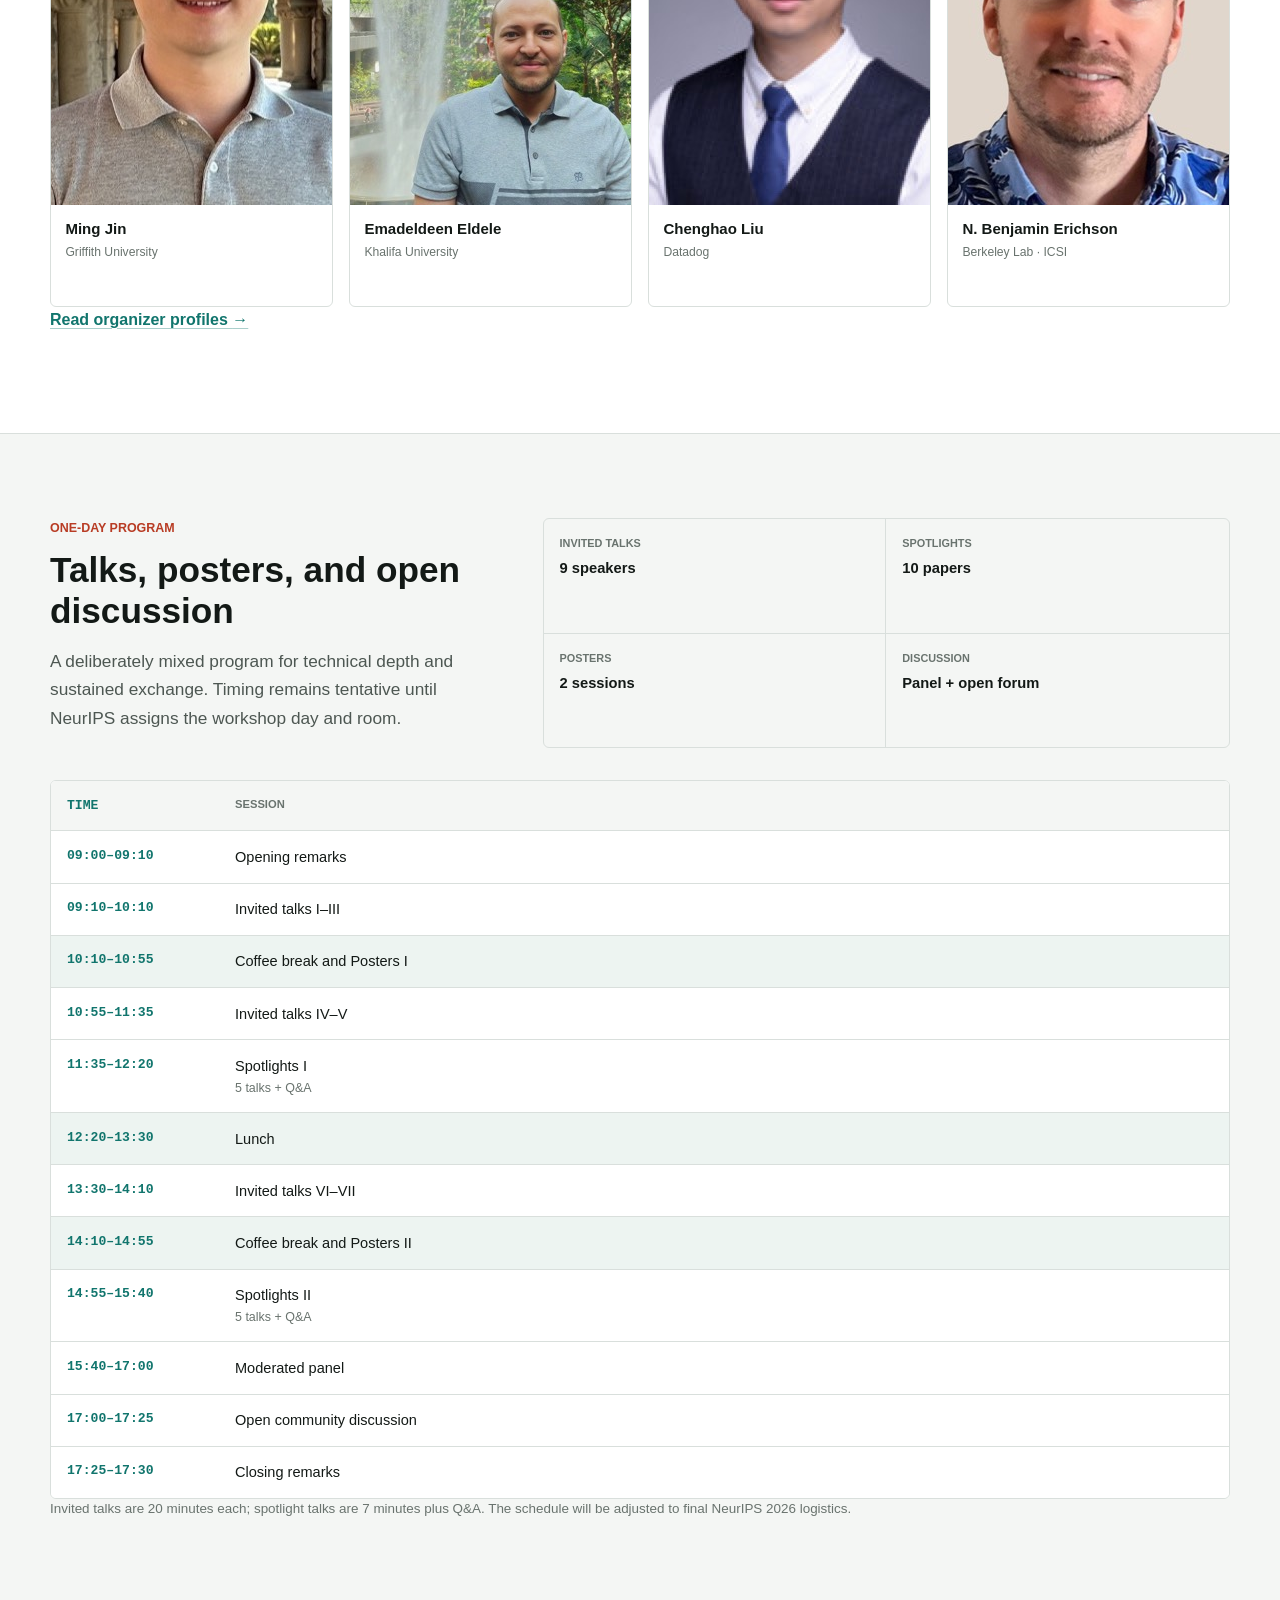
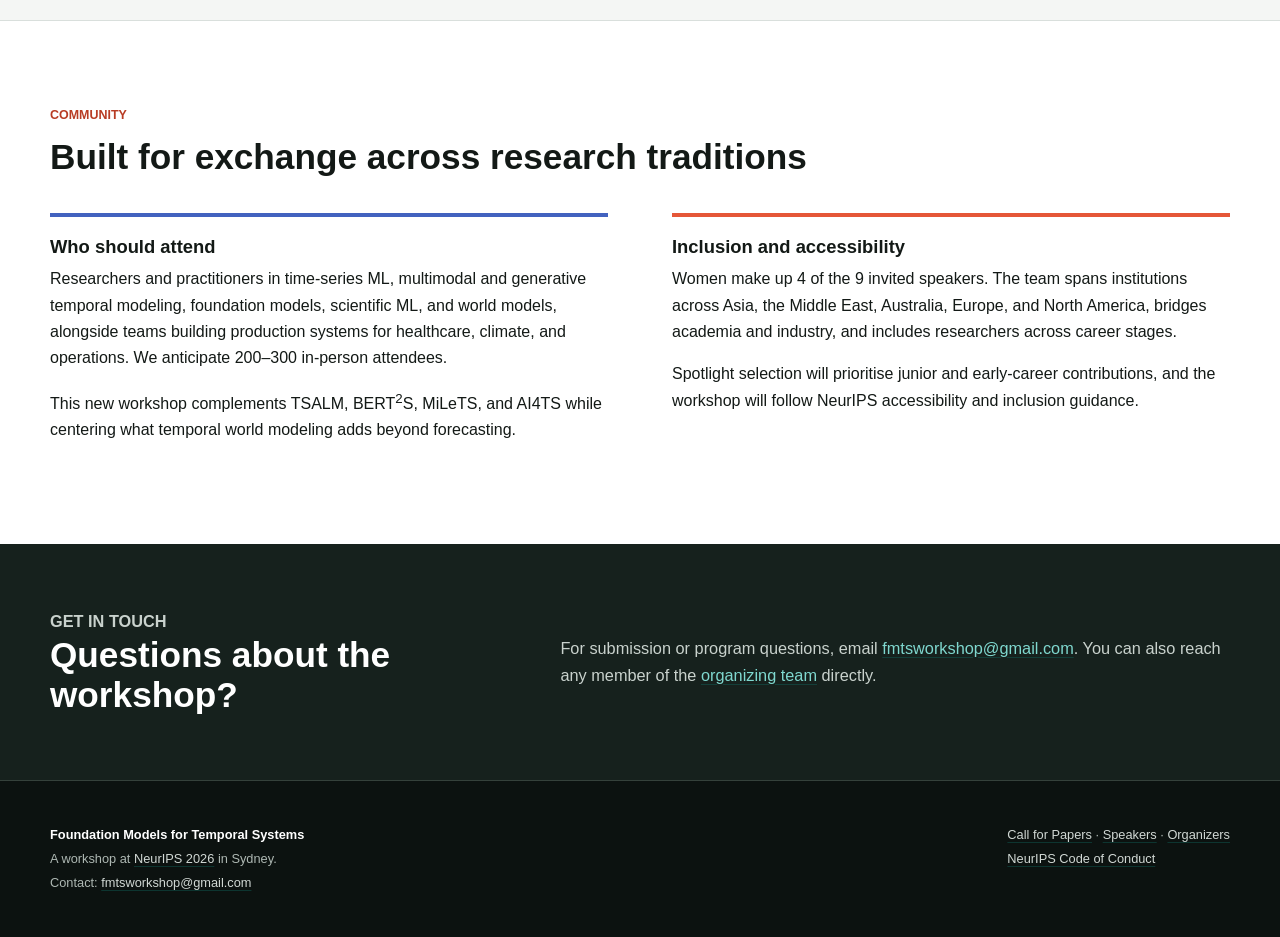
==== commit 8761f4c9: "Set camera-ready deadline to November   13, 2026 (AoE) via OpenReview" ====
--- a/index.html
+++ b/index.html
@@ -166,7 +166,7 @@
             </li>
             <li>
               <span class="date-label">Camera-ready</span>
-              <span class="date-value">November 6, 2026<span class="date-note">Tentative</span></span>
+              <span class="date-value">November 13, 2026<span class="date-note">11:59 pm AoE · upload via OpenReview</span></span>
             </li>
             <li>
               <span class="date-label">Workshop</span>
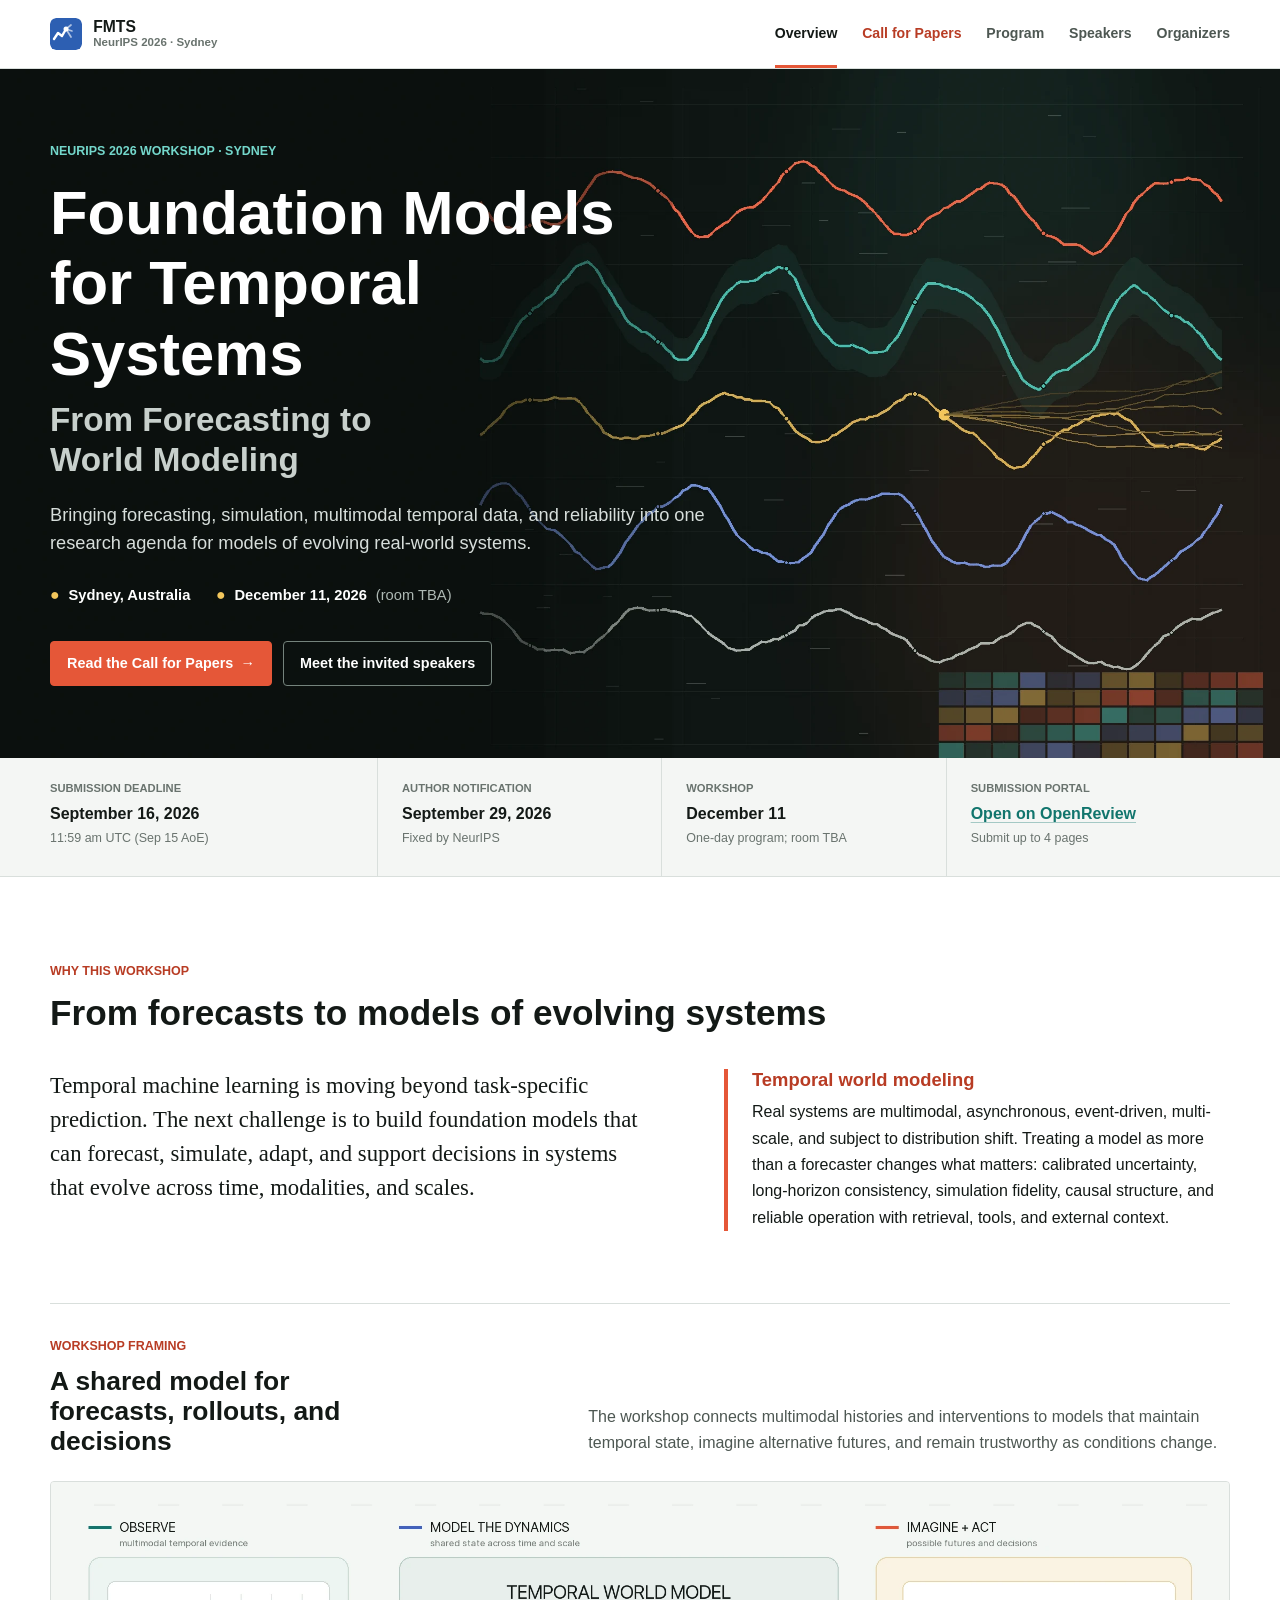
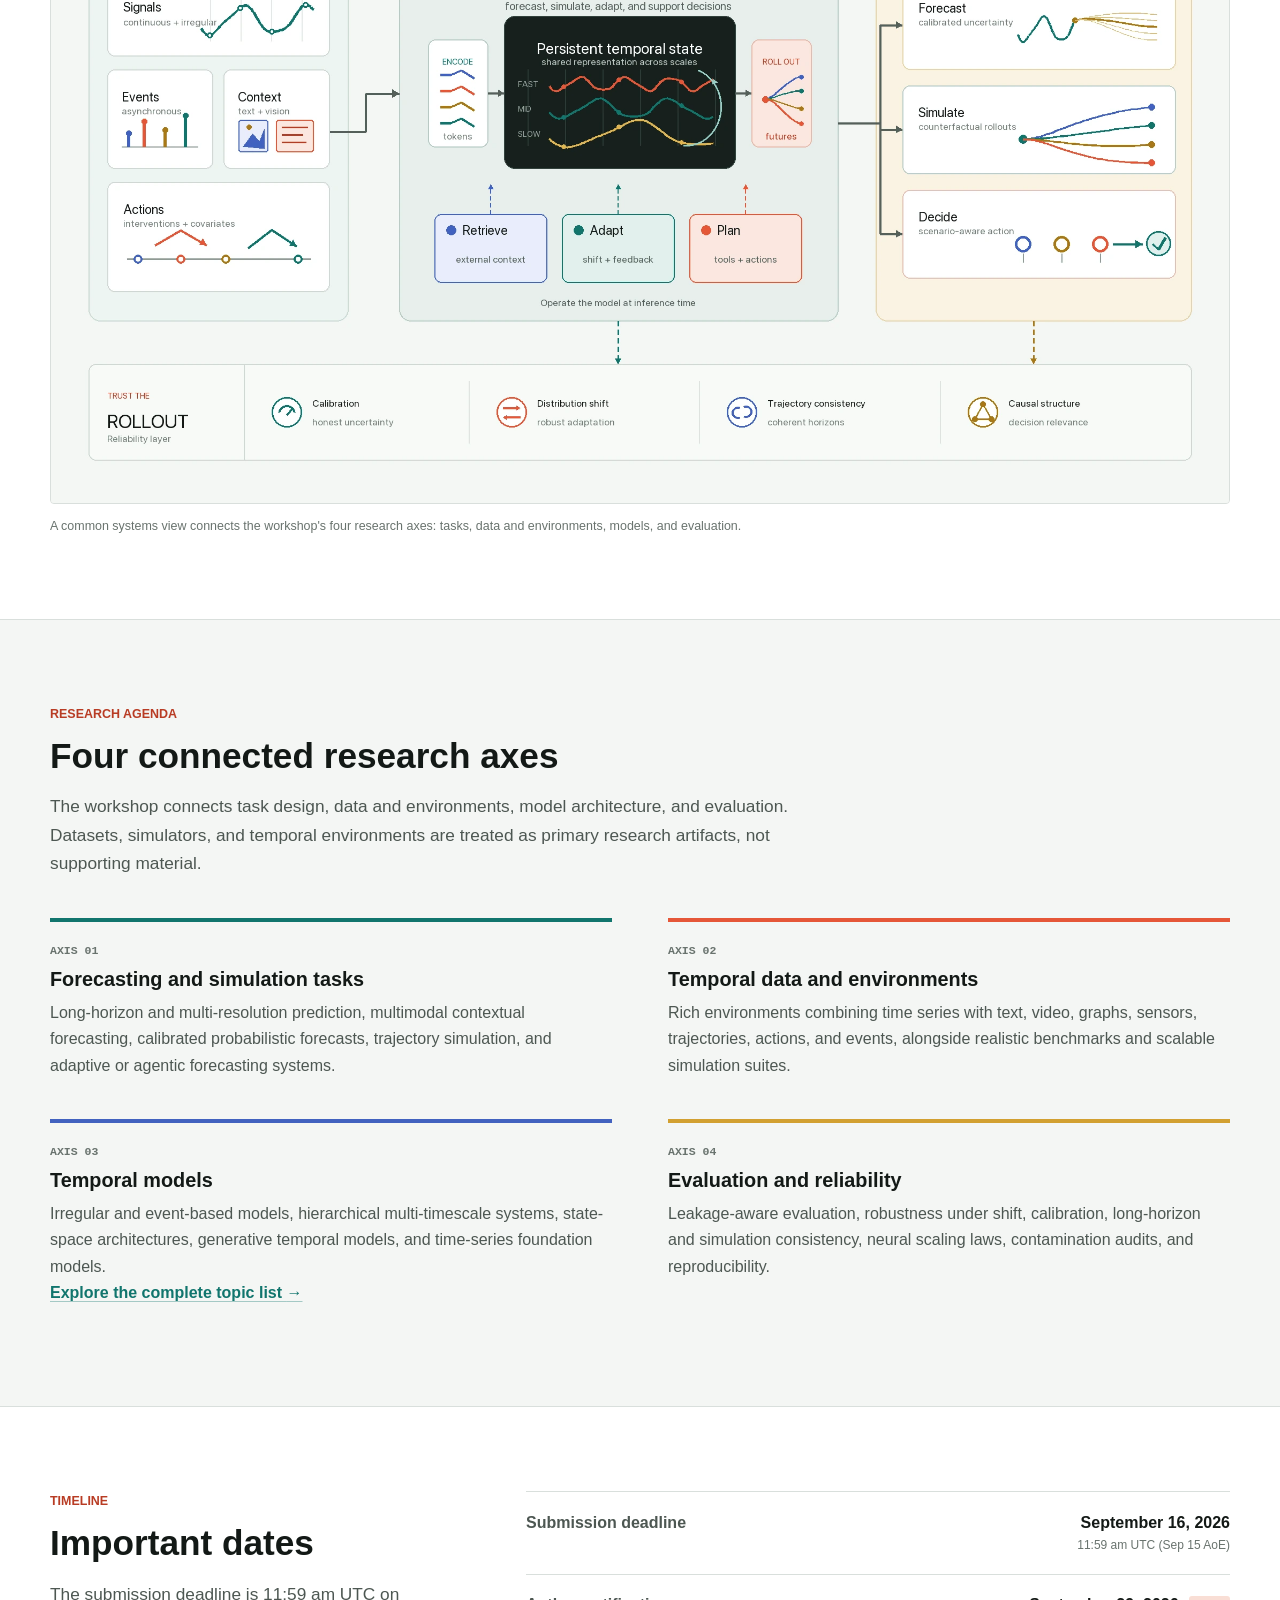
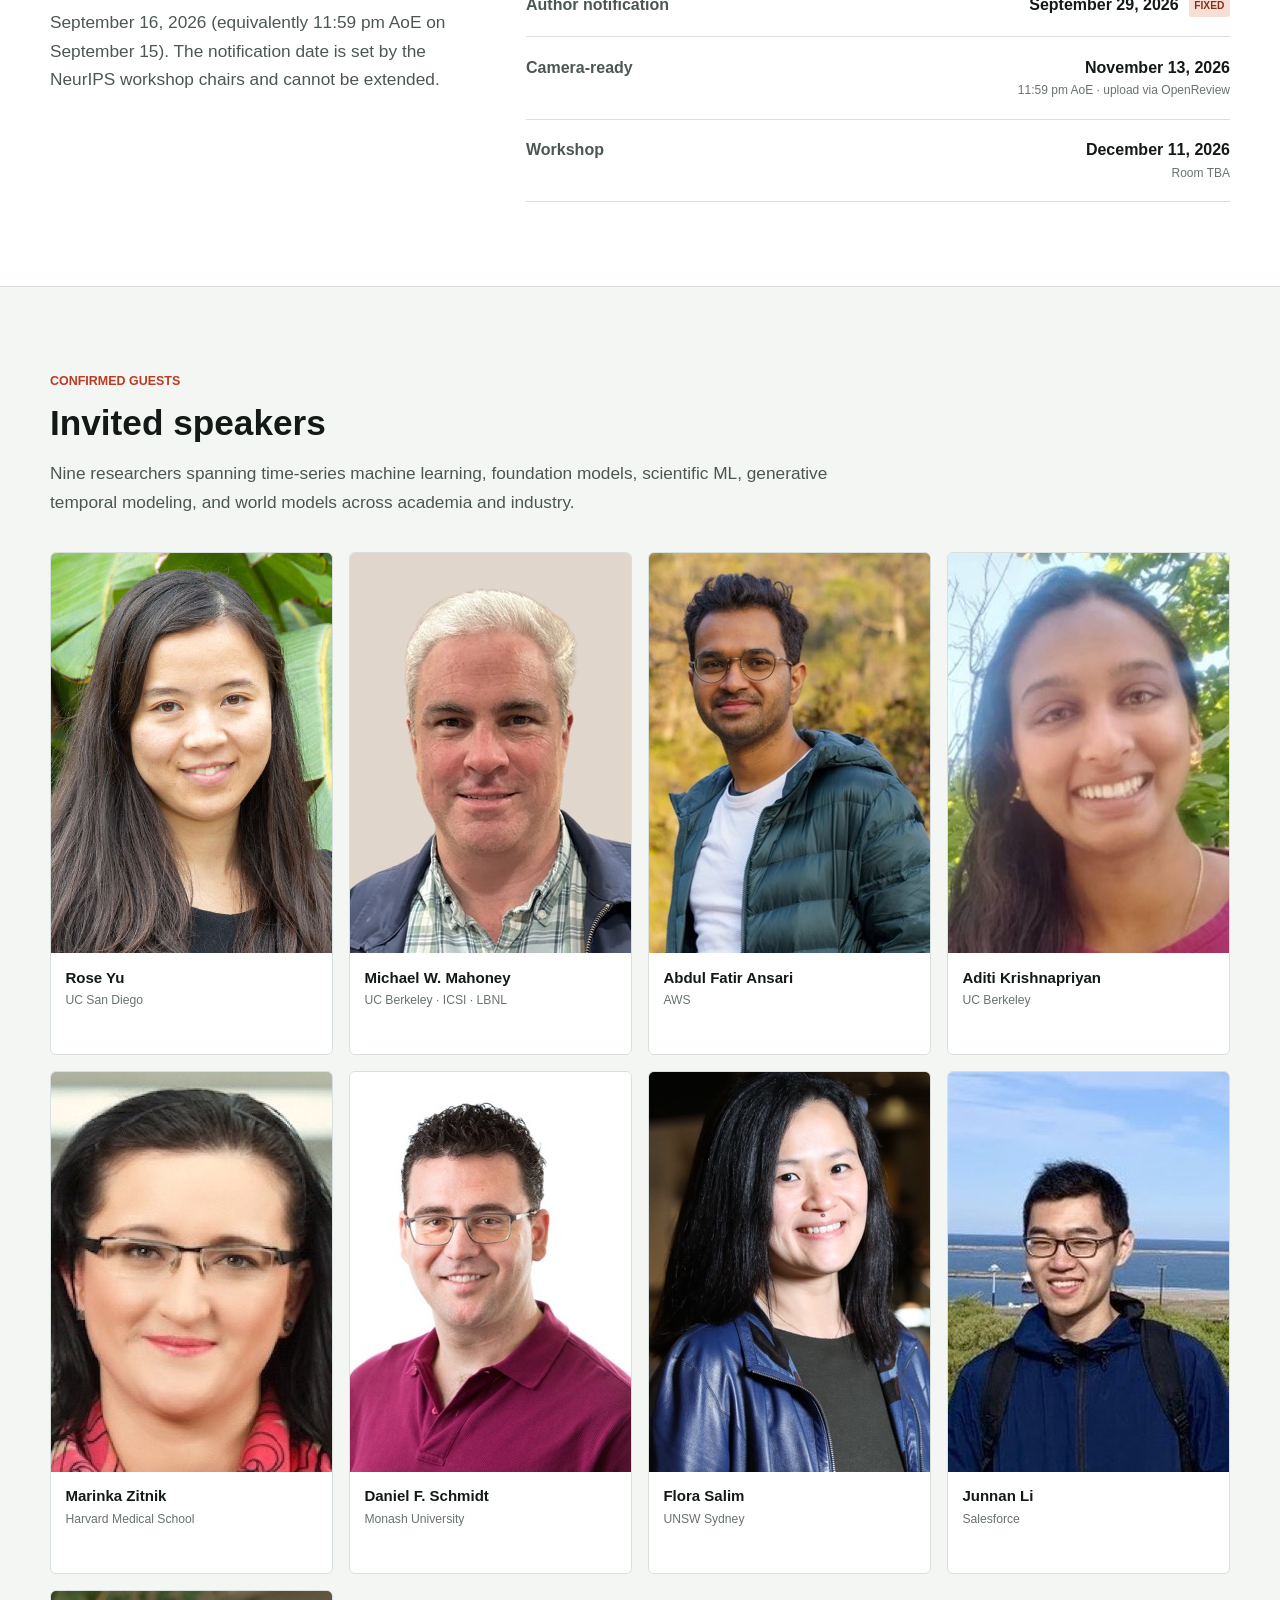
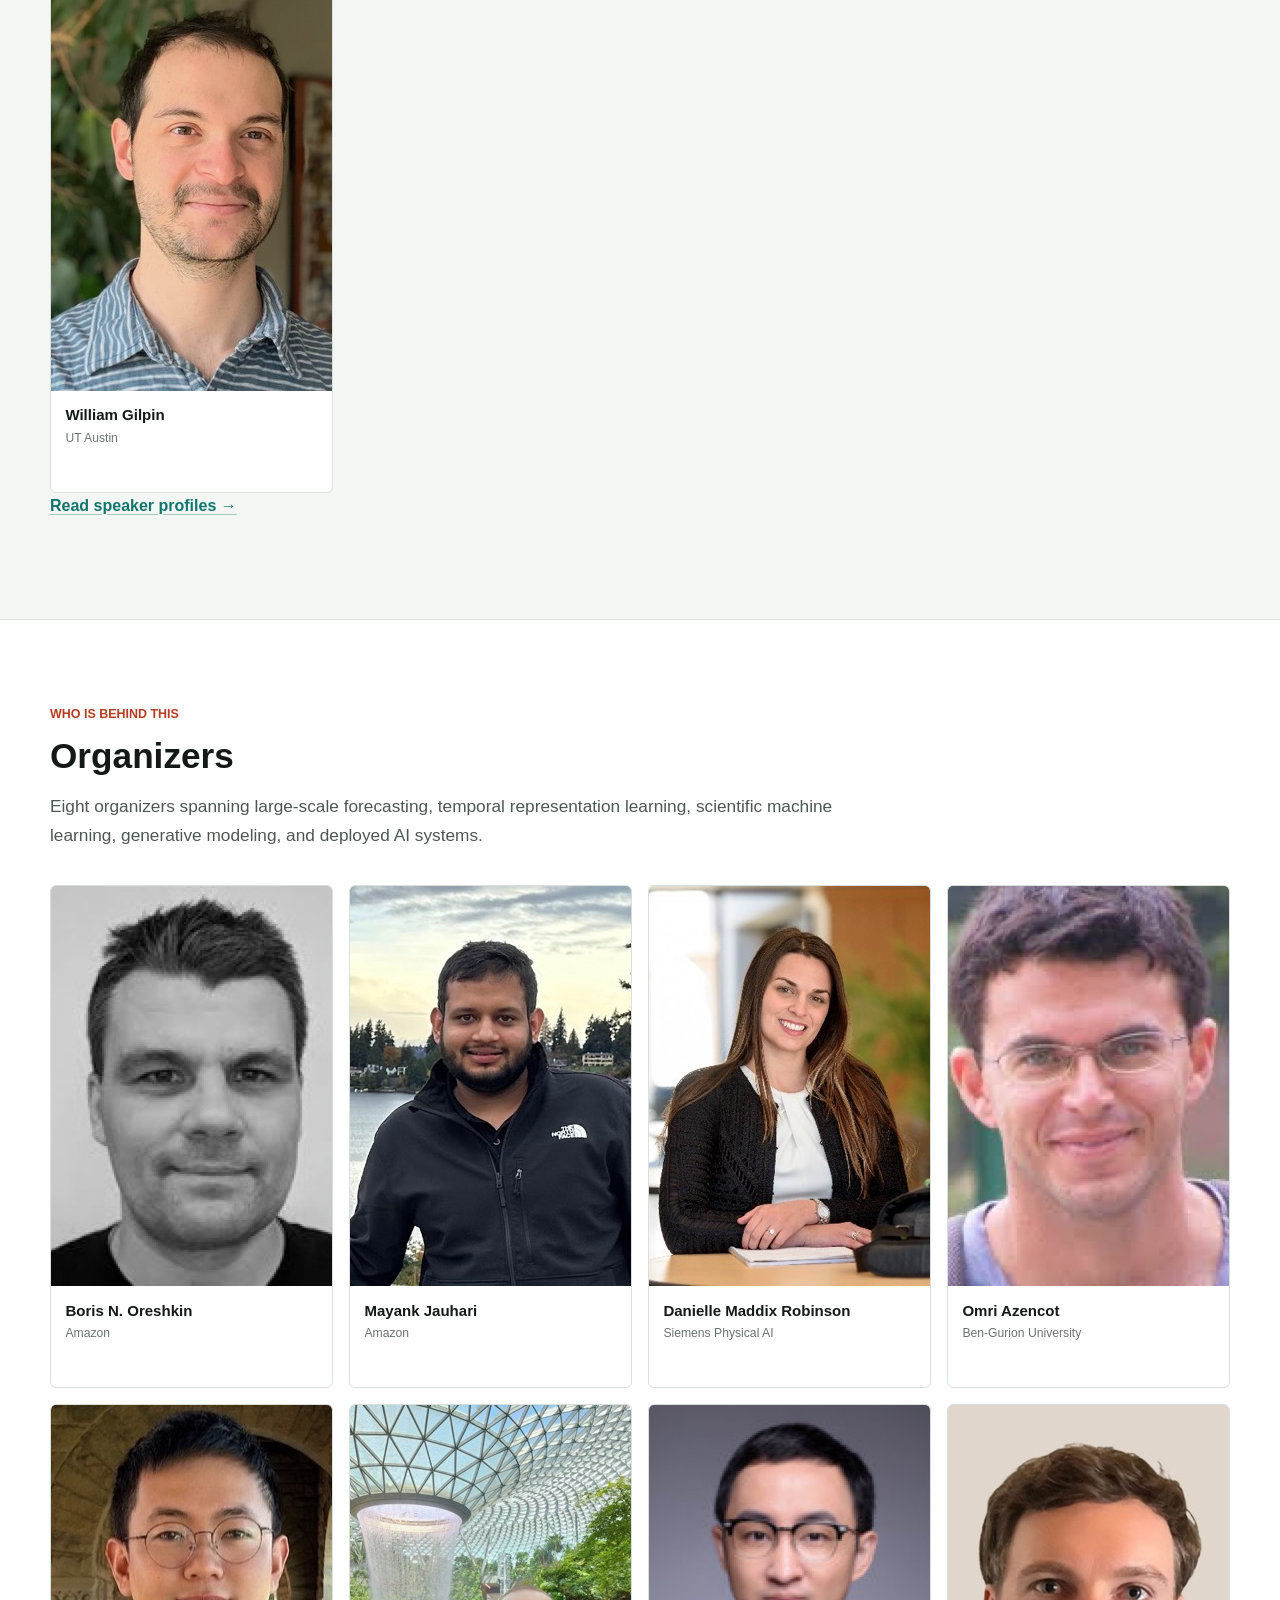
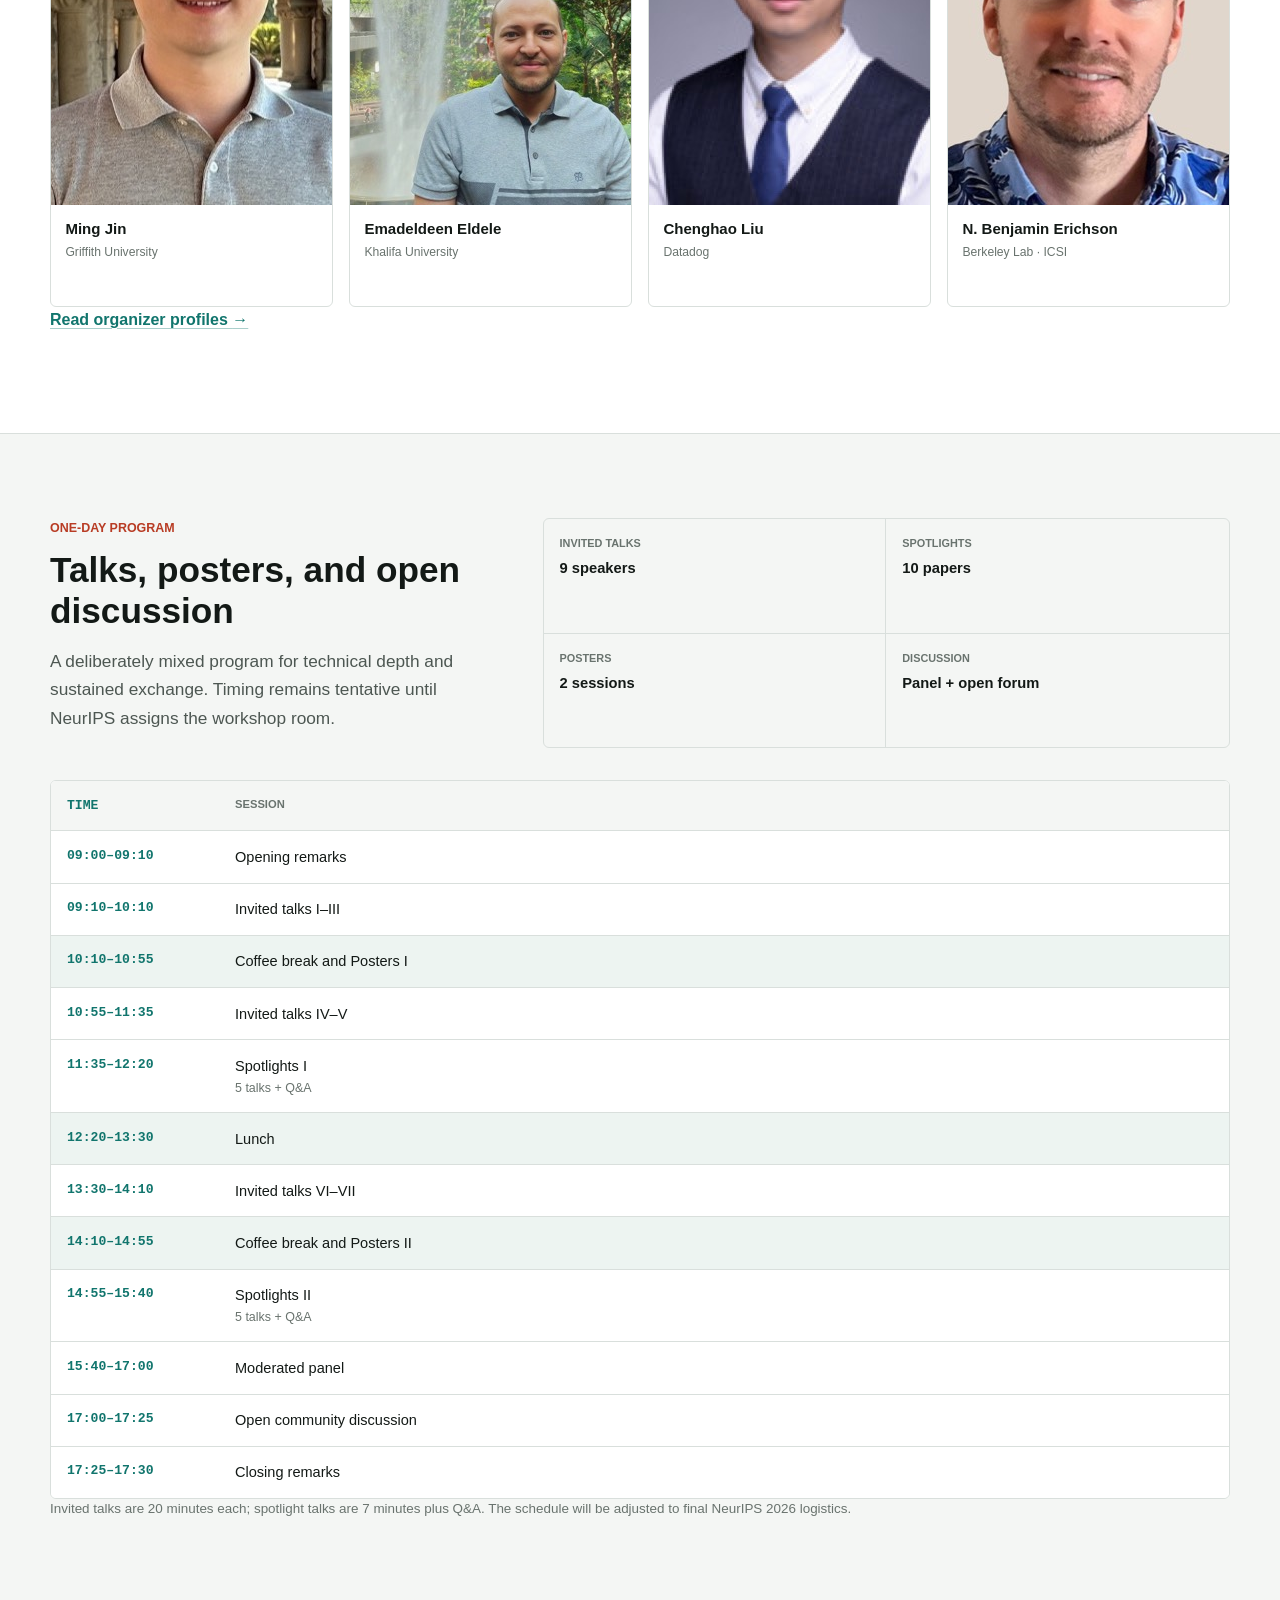
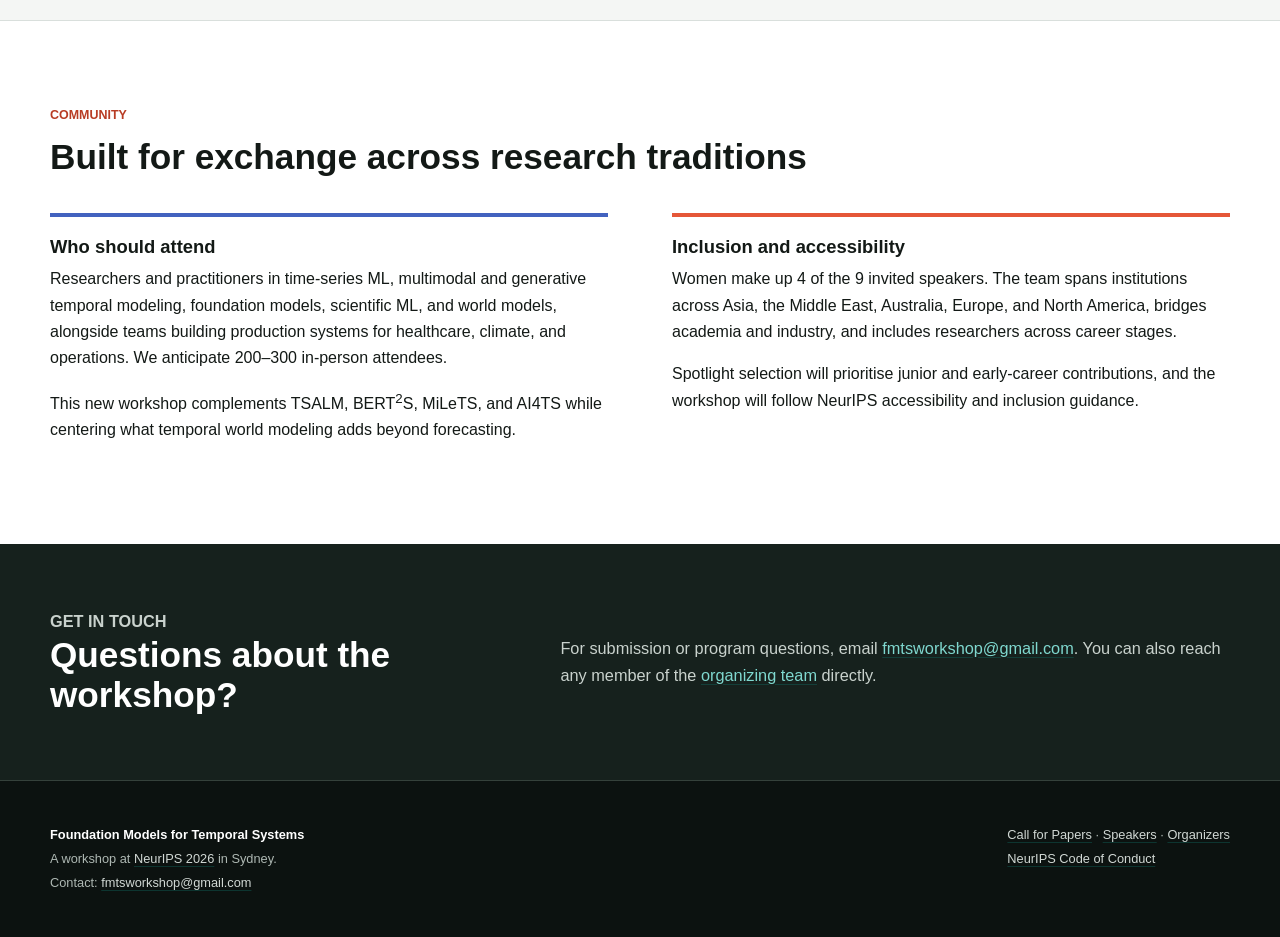
==== commit 0d8c5867: "Set workshop date to December 11, 2026 (room TBA) Co-Authored-By: Claude Opus 5.5 <noreply@anthropic" ====
--- a/index.html
+++ b/index.html
@@ -45,7 +45,7 @@
       <p class="hero-summary">Bringing forecasting, simulation, multimodal temporal data, and reliability into one research agenda for models of evolving real-world systems.</p>
       <div class="hero-meta" aria-label="Workshop logistics">
         <span class="hero-meta-item"><span class="meta-icon" aria-hidden="true">&#9679;</span>Sydney, Australia</span>
-        <span class="hero-meta-item"><span class="meta-icon" aria-hidden="true">&#9679;</span>December 11–12, 2026 <span class="meta-detail">(day and room TBA)</span></span>
+        <span class="hero-meta-item"><span class="meta-icon" aria-hidden="true">&#9679;</span>December 11, 2026 <span class="meta-detail">(room TBA)</span></span>
       </div>
       <div class="btn-row">
         <a class="btn" href="cfp.html">Read the Call for Papers <span aria-hidden="true">→</span></a>
@@ -68,8 +68,8 @@
       </div>
       <div class="status-item">
         <span class="status-label">Workshop</span>
-        <span class="status-value">December 11–12</span>
-        <span class="status-note">One-day program; assignment TBA</span>
+        <span class="status-value">December 11</span>
+        <span class="status-note">One-day program; room TBA</span>
       </div>
       <div class="status-item">
         <span class="status-label">Submission portal</span>
@@ -170,7 +170,7 @@
             </li>
             <li>
               <span class="date-label">Workshop</span>
-              <span class="date-value">December 11–12, 2026<span class="date-note">Exact day and room TBA</span></span>
+              <span class="date-value">December 11, 2026<span class="date-note">Room TBA</span></span>
             </li>
           </ul>
         </div>
@@ -279,7 +279,7 @@
           <div>
             <p class="section-kicker">One-day program</p>
             <h2>Talks, posters, and open discussion</h2>
-            <p class="section-intro">A deliberately mixed program for technical depth and sustained exchange. Timing remains tentative until NeurIPS assigns the workshop day and room.</p>
+            <p class="section-intro">A deliberately mixed program for technical depth and sustained exchange. Timing remains tentative until NeurIPS assigns the workshop room.</p>
           </div>
           <dl class="program-facts">
             <div><dt>Invited talks</dt><dd>9 speakers</dd></div>
